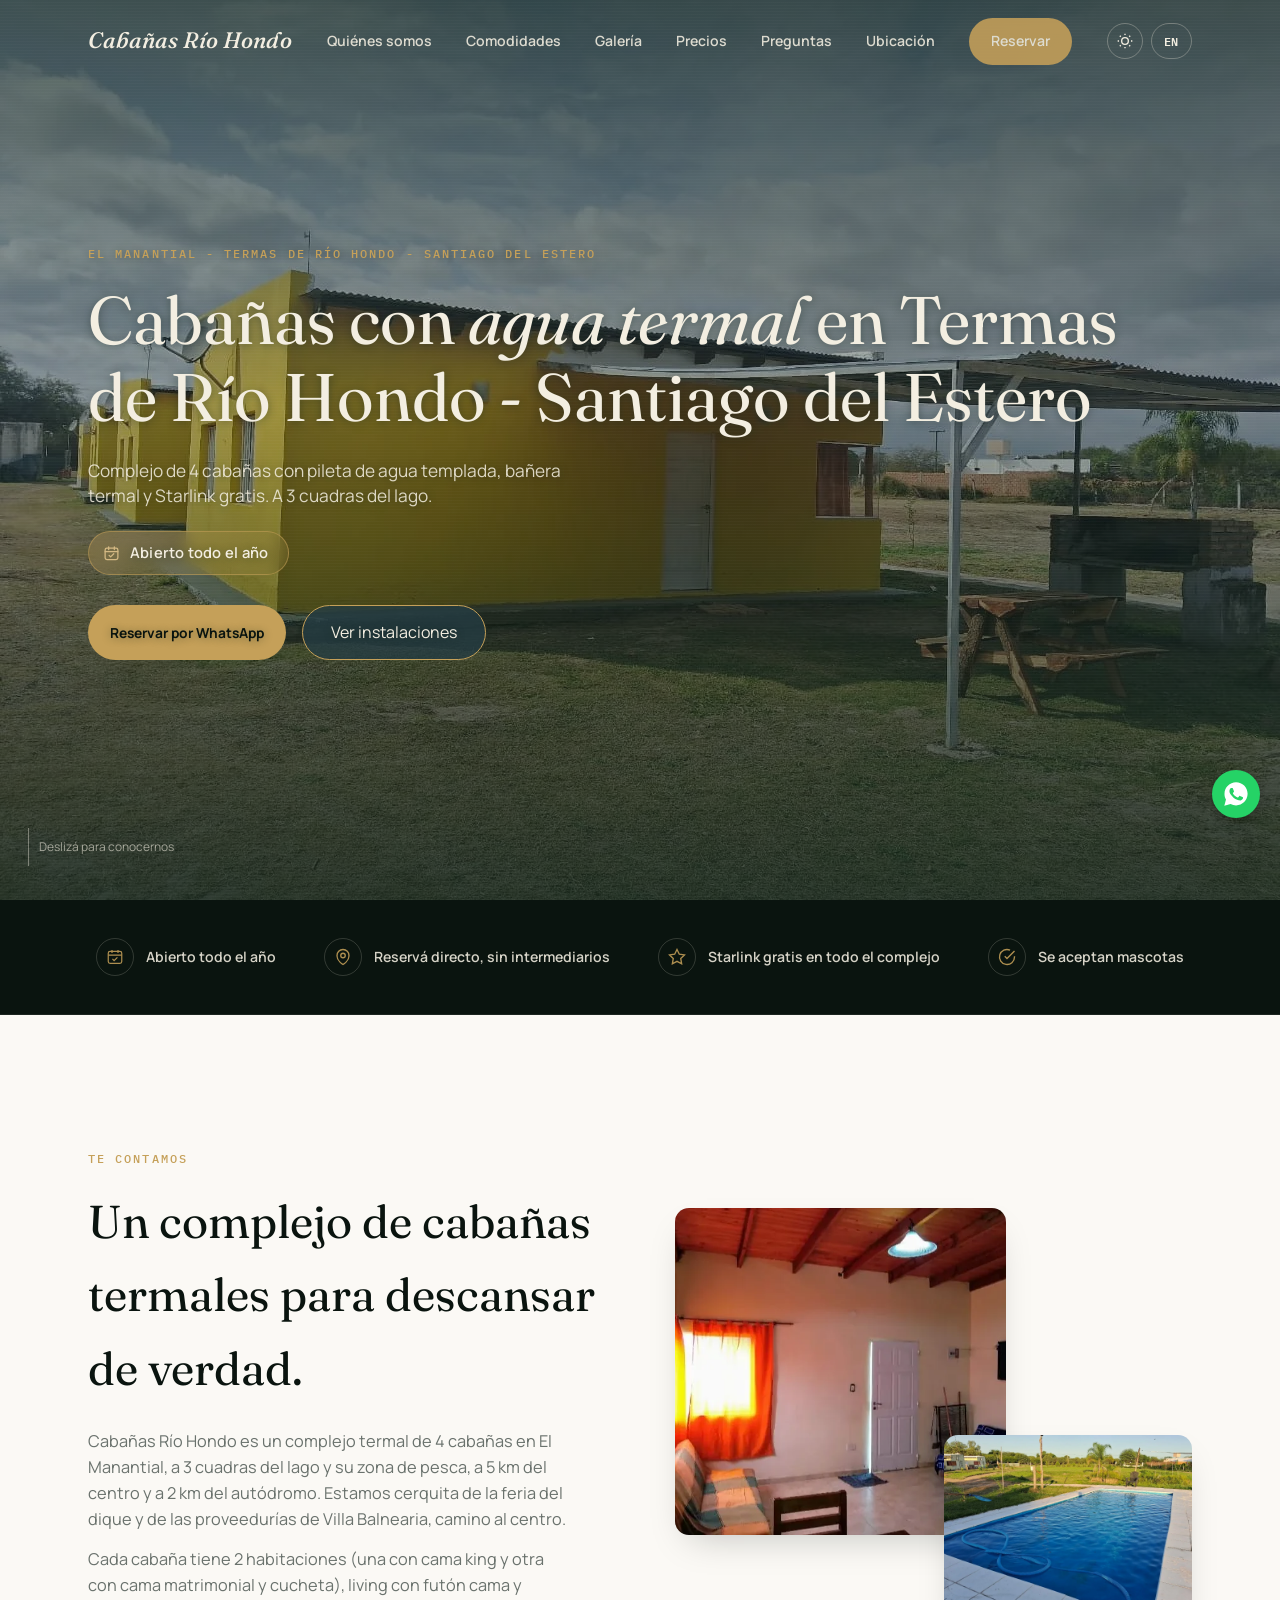
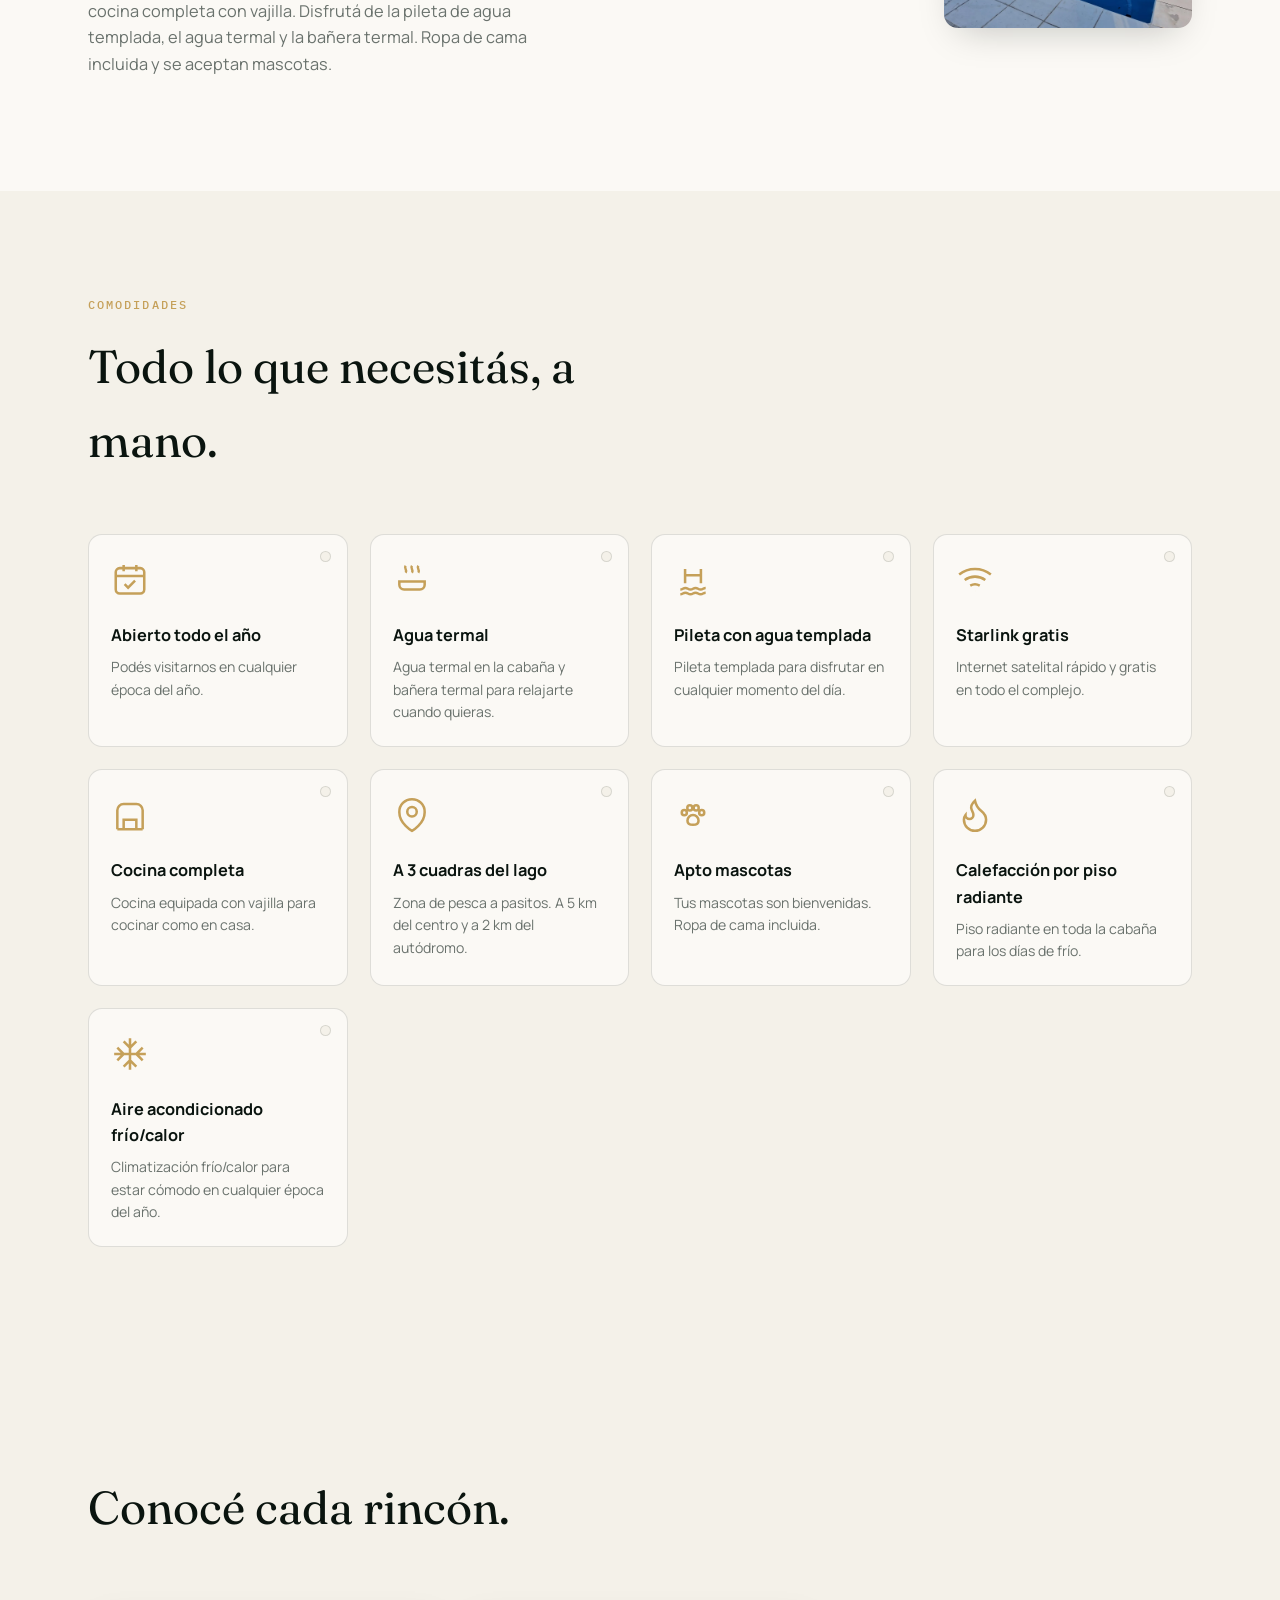
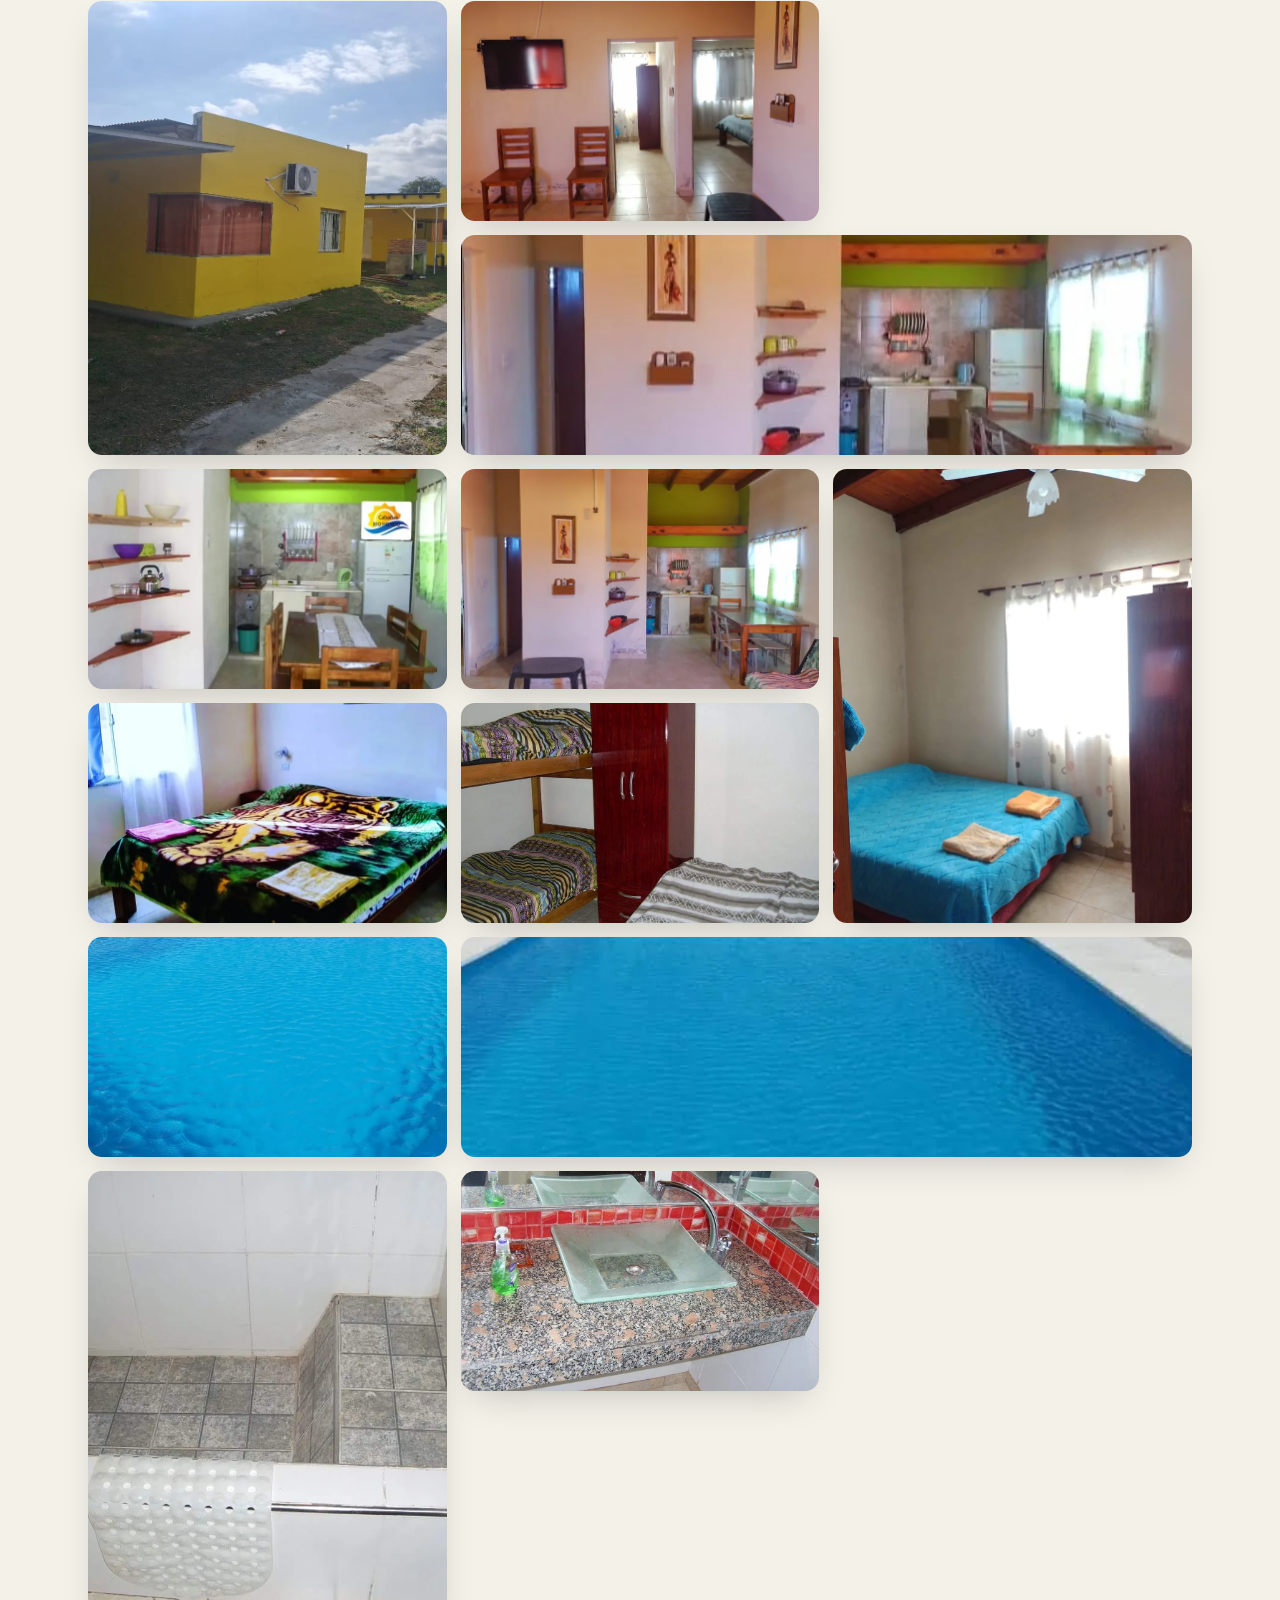
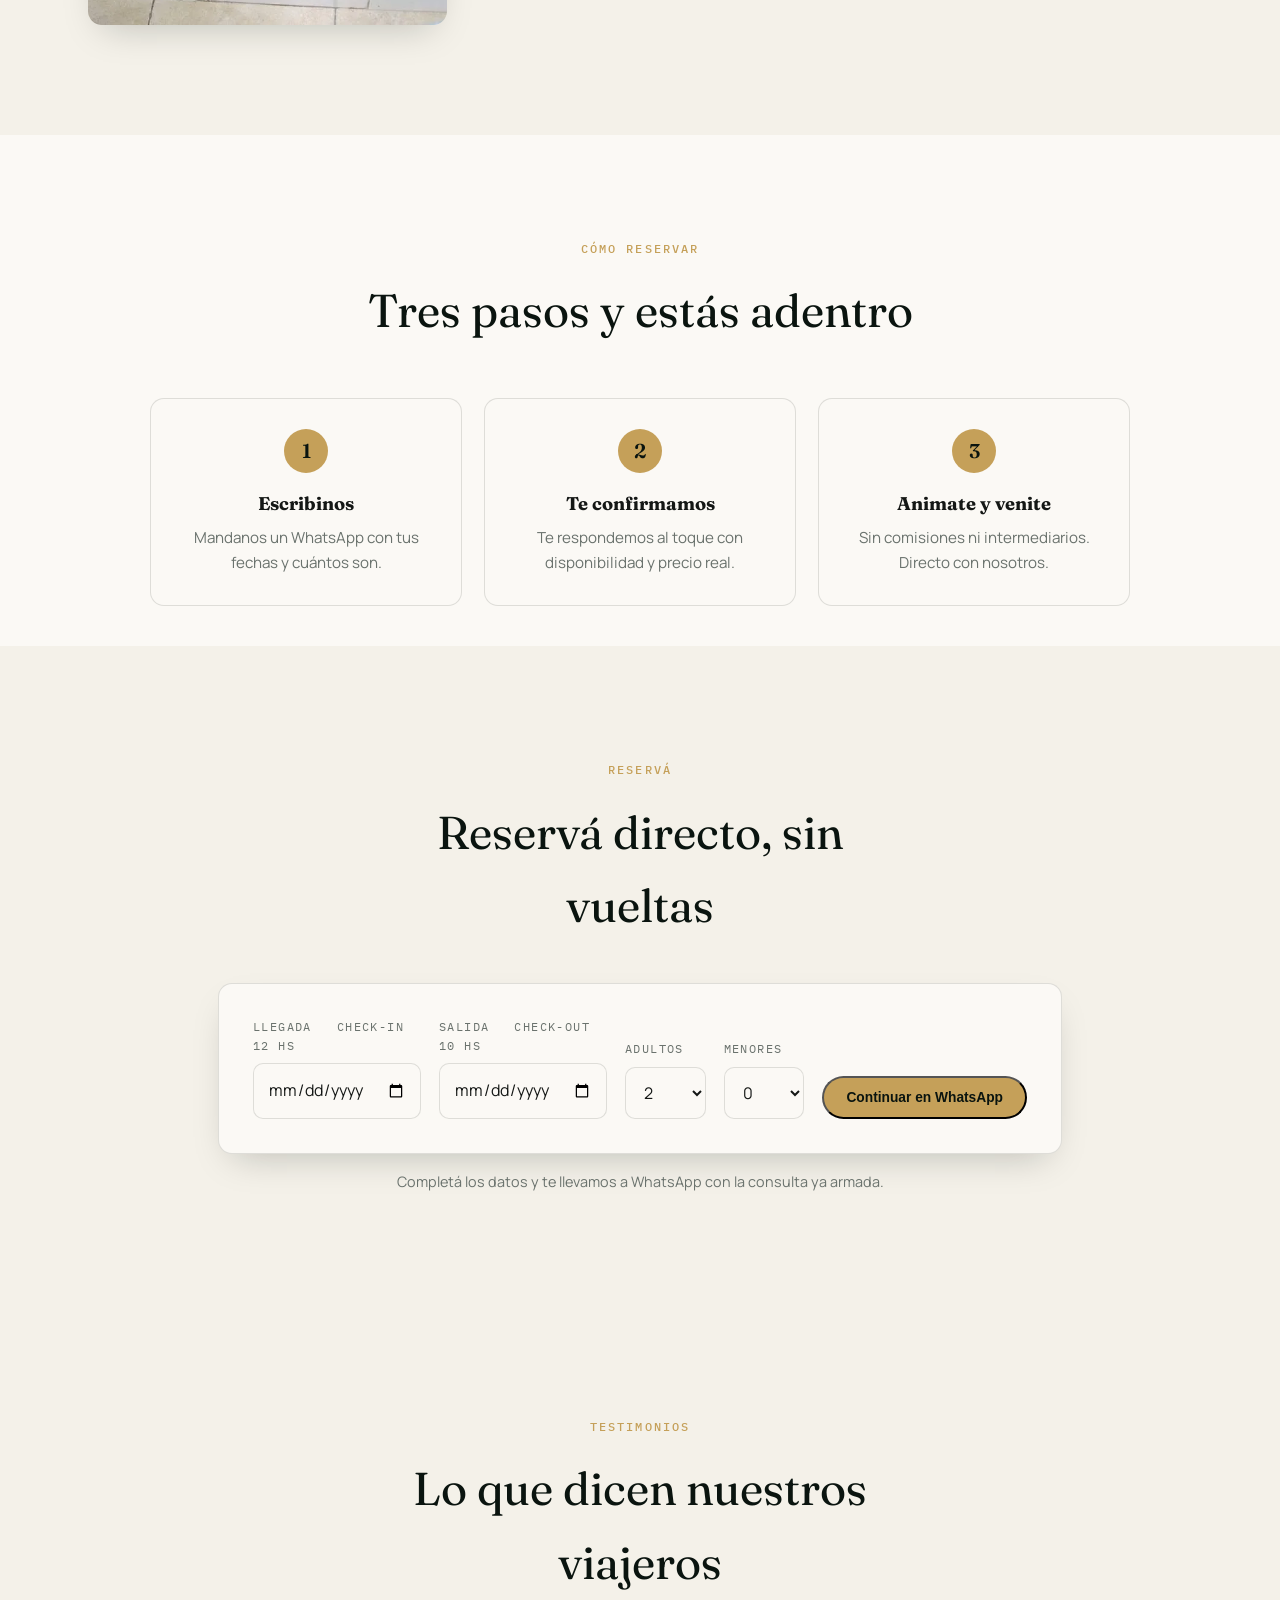
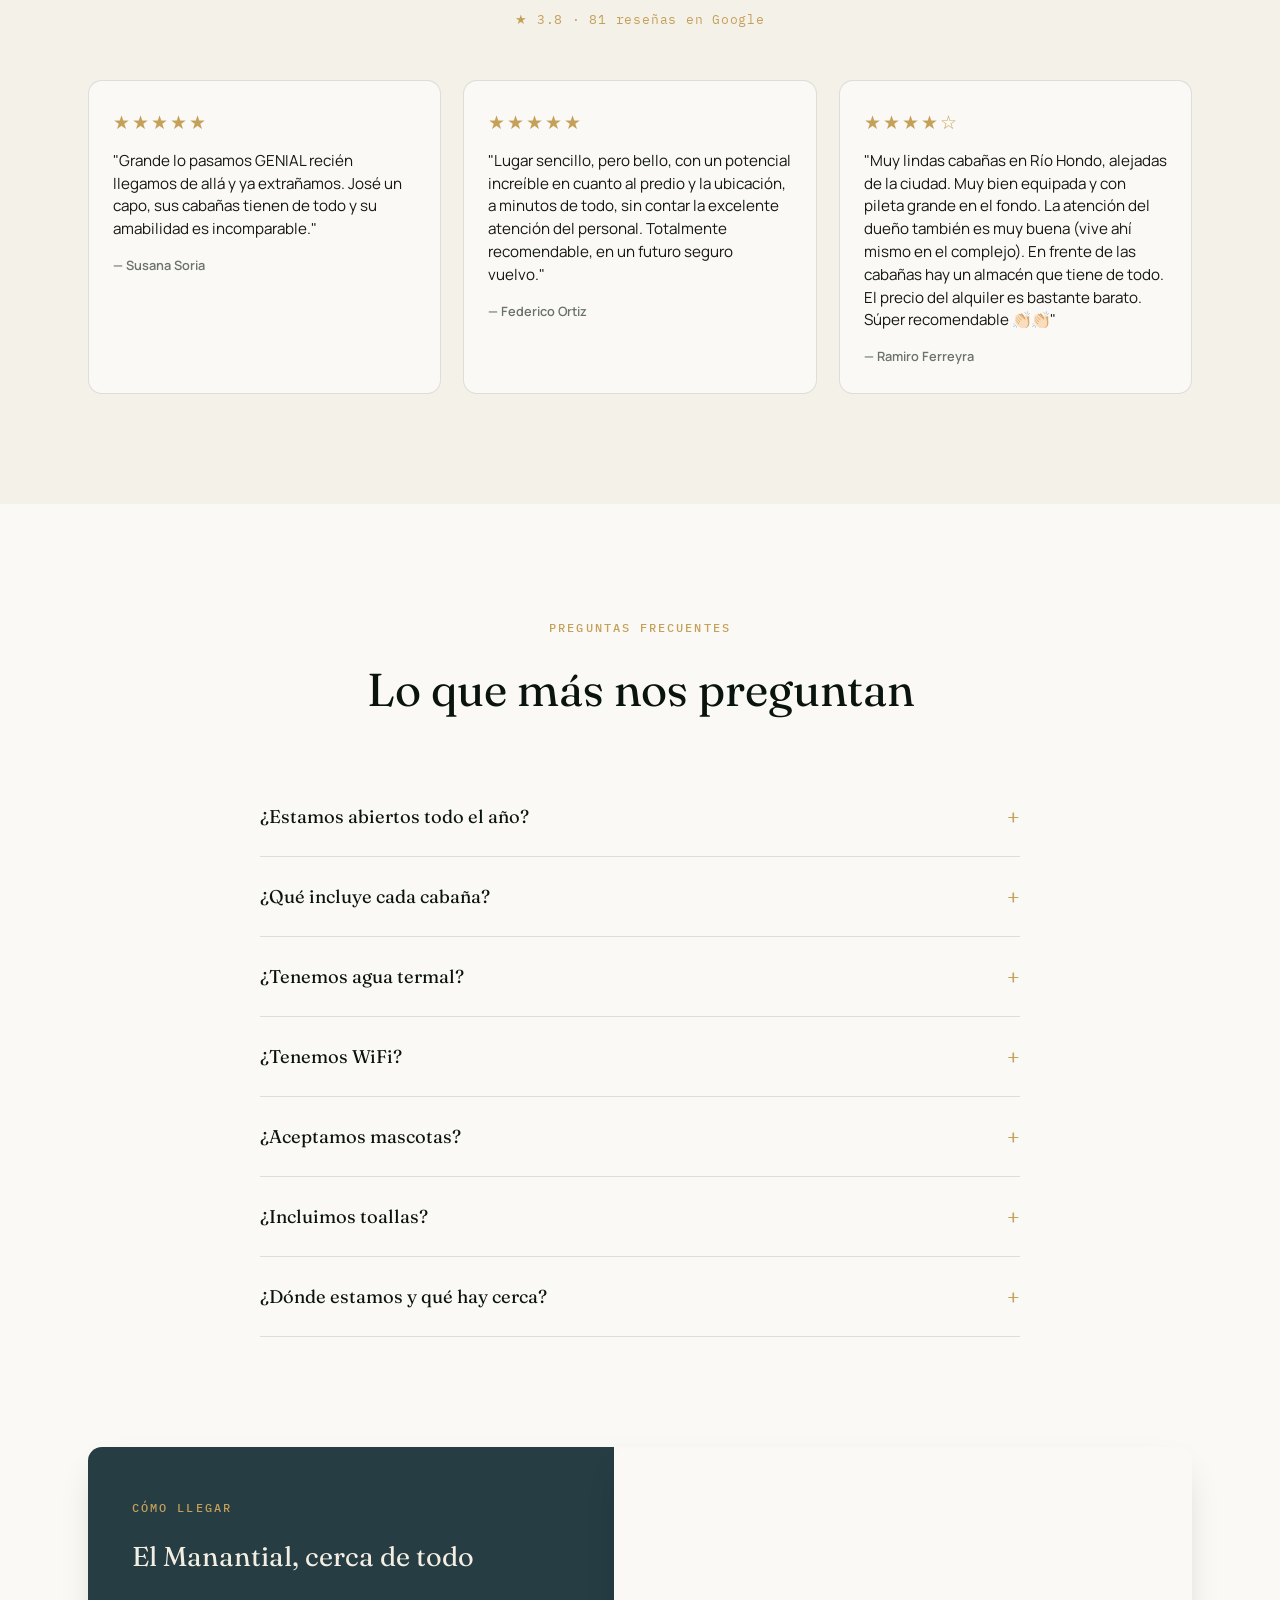
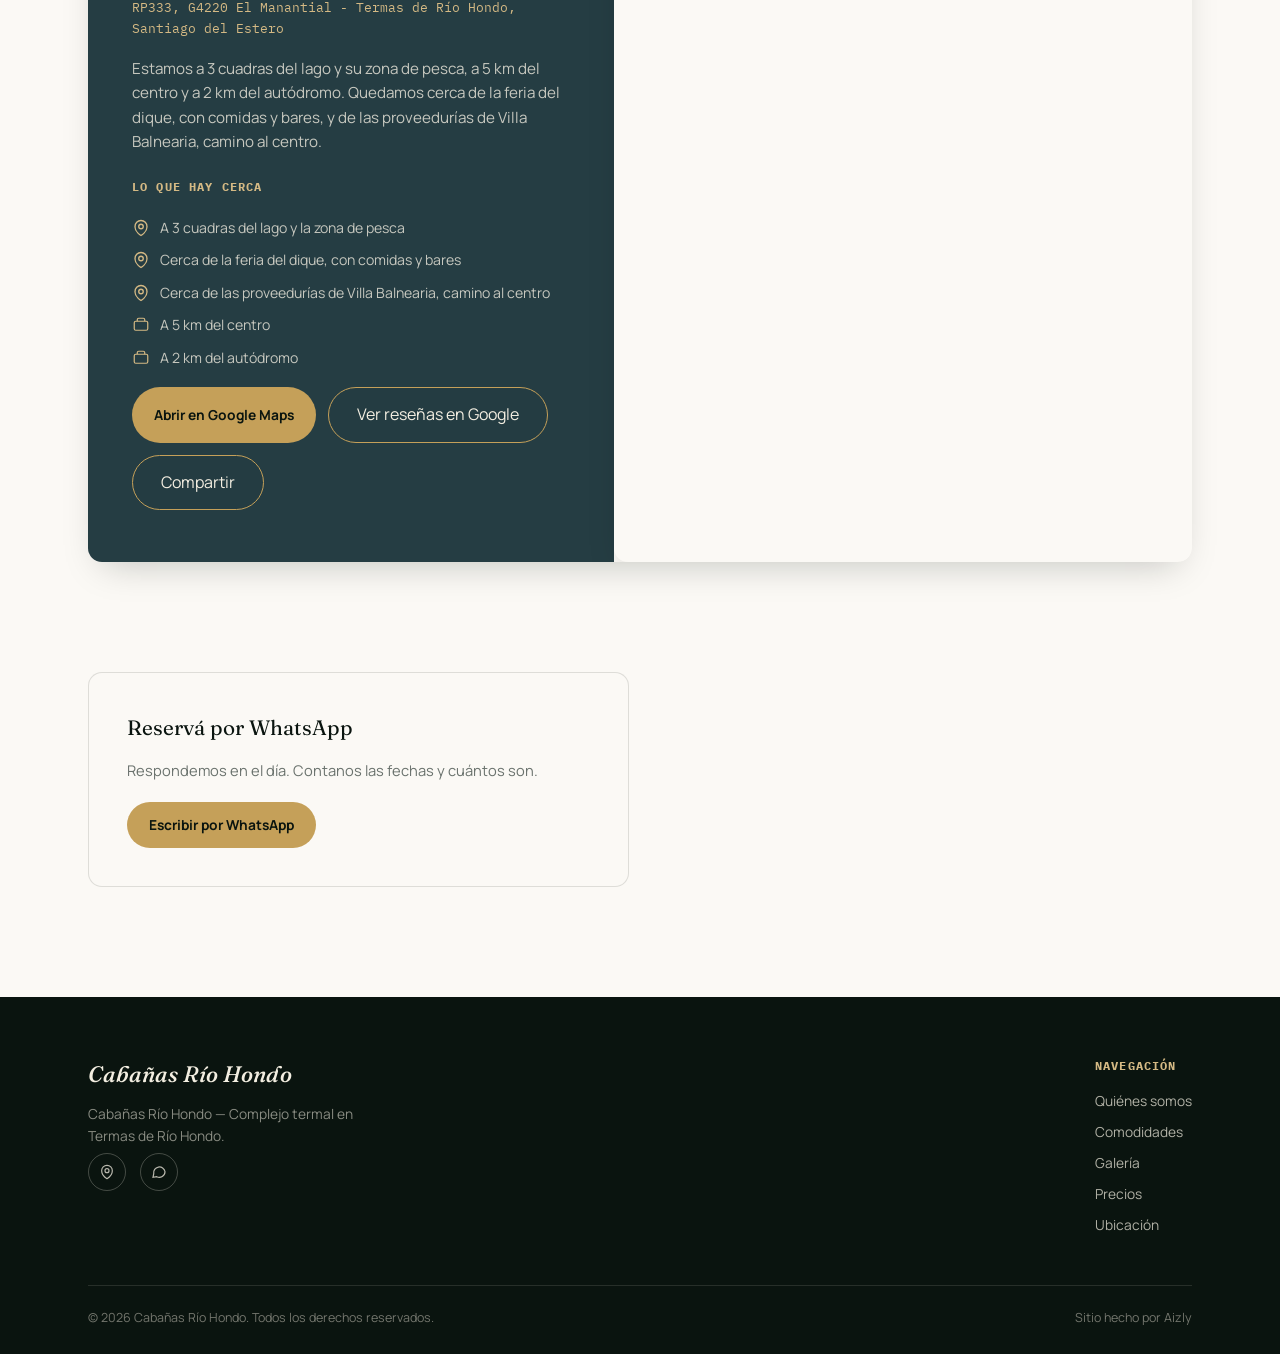
==== index.html @ 29305fe4 "Formulario de reserva: labels con check-in 12 hs y check-out 10 hs, campos separados de Adultos y Me" ====
<!DOCTYPE html>
<html lang="es-AR">

<head>
  <meta charset="UTF-8">
  <meta name="viewport" content="width=device-width, initial-scale=1.0">
  <meta name="robots" content="index,follow,max-image-preview:large,max-snippet:-1,max-video-preview:-1">
  <meta name="author" content="Cabañas Río Hondo">
  <meta name="geo.region" content="AR-G">
  <meta name="geo.placename" content="Termas de Río Hondo, Santiago del Estero">
  <meta name="geo.position" content="-27.5385363;-64.8663391">
  <meta name="ICBM" content="-27.5385363, -64.8663391">
  <title id="meta-title">Cabañas en Termas de Río Hondo | Reserva Directa y Sin Comisiones</title>
  <meta name="description" id="meta-description" content="Alquiler de cabañas en Termas de Río Hondo. Equipadas, con pileta y excelente ubicación. Consultá disponibilidad y reservá directo por WhatsApp.">
  <link rel="canonical" href="https://cabanas-rio-hondo.vercel.app/">
  <meta name="theme-color" content="#16281F">
  <meta name="apple-mobile-web-app-capable" content="yes">
  <meta name="apple-mobile-web-app-status-bar-style" content="black-translucent">
  <meta name="mobile-web-app-capable" content="yes">

  <script type="application/ld+json" id="schema-json">{"@context":"https://schema.org","@graph":[{"@type":"LodgingBusiness","@id":"https://cabanas-rio-hondo.vercel.app/#lodging","name":"Cabañas Río Hondo","alternateName":"Cabañas en Termas de Río Hondo","description":"Complejo termal de 4 cabañas en Termas de Río Hondo, con pileta de agua templada, agua termal, bañera termal y Starlink gratis. A 3 cuadras del lago.","url":"https://cabanas-rio-hondo.vercel.app/","telephone":"+5493813009166","image":["https://cabanas-rio-hondo.vercel.app/fotos/portada.webp","https://cabanas-rio-hondo.vercel.app/fotos/galeria-01.webp","https://cabanas-rio-hondo.vercel.app/fotos/galeria-05.webp","https://cabanas-rio-hondo.vercel.app/fotos/galeria-09.webp"],"logo":"https://cabanas-rio-hondo.vercel.app/fotos/Logo-direccionweb.jpeg","sameAs":["https://www.google.com/maps/place/Caba%C3%B1as+R%C3%ADo+Hondo/@-27.5385363,-64.8663391,17z/data=!3m1!4b1!4m9!3m8!1s0x94236fa59726b8b1:0x4a6b296bcb5cc215!5m2!4m1!1i2!8m2!3d-27.5385363!4d-64.8663391!16s%2Fg%2F11c7w748tw!18m1!1e1"],"hasMap":"https://www.google.com/maps/place/Caba%C3%B1as+R%C3%ADo+Hondo/@-27.5385363,-64.8663391,17z/data=!3m1!4b1!4m9!3m8!1s0x94236fa59726b8b1:0x4a6b296bcb5cc215!5m2!4m1!1i2!8m2!3d-27.5385363!4d-64.8663391!16s%2Fg%2F11c7w748tw!18m1!1e1","numberOfRooms":4,"petsAllowed":true,"address":{"@type":"PostalAddress","streetAddress":"RP333","addressLocality":"Termas de Río Hondo","addressRegion":"Santiago del Estero","postalCode":"G4220","addressCountry":"AR"},"geo":{"@type":"GeoCoordinates","latitude":-27.5385363,"longitude":-64.8663391},"areaServed":{"@type":"Place","name":"Termas de Río Hondo"},"amenityFeature":[{"@type":"LocationFeatureSpecification","name":"Abierto todo el año","value":true},{"@type":"LocationFeatureSpecification","name":"Agua termal","value":true},{"@type":"LocationFeatureSpecification","name":"Pileta con agua templada","value":true},{"@type":"LocationFeatureSpecification","name":"Starlink gratis","value":true},{"@type":"LocationFeatureSpecification","name":"Cocina completa","value":true},{"@type":"LocationFeatureSpecification","name":"A 3 cuadras del lago","value":true},{"@type":"LocationFeatureSpecification","name":"Apto mascotas","value":true},{"@type":"LocationFeatureSpecification","name":"Calefacción por piso radiante","value":true},{"@type":"LocationFeatureSpecification","name":"Aire acondicionado frío/calor","value":true}]},{"@type":"WebSite","@id":"https://cabanas-rio-hondo.vercel.app/#website","url":"https://cabanas-rio-hondo.vercel.app/","name":"Cabañas Río Hondo","inLanguage":"es-AR","publisher":{"@id":"https://cabanas-rio-hondo.vercel.app/#lodging"}},{"@type":"FAQPage","@id":"https://cabanas-rio-hondo.vercel.app/#faq","mainEntity":[{"@type":"Question","name":"¿Estamos abiertos todo el año?","acceptedAnswer":{"@type":"Answer","text":"Sí, estamos abiertos todo el año."}},{"@type":"Question","name":"¿Qué incluye cada cabaña?","acceptedAnswer":{"@type":"Answer","text":"Cada cabaña tiene 2 habitaciones (una con cama king y otra con cama matrimonial y cucheta), living con futón cama y cocina completa con vajilla."}},{"@type":"Question","name":"¿Tenemos agua termal?","acceptedAnswer":{"@type":"Answer","text":"Sí. Cada cabaña tiene agua termal y bañera termal, además de la pileta con agua templada."}},{"@type":"Question","name":"¿Tenemos WiFi?","acceptedAnswer":{"@type":"Answer","text":"Sí, Starlink gratis en todo el complejo."}},{"@type":"Question","name":"¿Aceptamos mascotas?","acceptedAnswer":{"@type":"Answer","text":"Sí, aceptamos mascotas."}},{"@type":"Question","name":"¿Incluimos toallas?","acceptedAnswer":{"@type":"Answer","text":"La ropa de cama está incluida. No entregamos toallas, te pedimos que traigas las tuyas."}},{"@type":"Question","name":"¿Dónde estamos y qué hay cerca?","acceptedAnswer":{"@type":"Answer","text":"Estamos en El Manantial, a 3 cuadras del lago y la zona de pesca, a 5 km del centro y a 2 km del autódromo. Además, cerca de la feria del dique (comidas y bares) y de las proveedurías de Villa Balnearia, camino al centro."}}]}]}</script>

  <meta property="og:title" id="og-title" content="Cabañas en Termas de Río Hondo | Reserva Directa y Sin Comisiones">
  <meta property="og:description" id="og-description" content="Alquiler de cabañas en Termas de Río Hondo. Equipadas, con pileta y excelente ubicación. Consultá disponibilidad y reservá directo por WhatsApp.">
  <meta property="og:url" id="og-url" content="https://cabanas-rio-hondo.vercel.app/">
  <meta property="og:type" content="website">
  <meta property="og:site_name" content="Cabañas Río Hondo">
  <meta property="og:locale" content="es_AR">
  <meta property="og:locale:alternate" content="en_US">
  <meta property="og:image" id="og-image" content="https://cabanas-rio-hondo.vercel.app/fotos/og-cabanas.jpg">
  <meta property="og:image:width" content="1200">
  <meta property="og:image:height" content="630">
  <meta property="og:image:type" content="image/jpeg">
  <meta property="og:image:alt" content="Cabañas en Termas de Río Hondo">
  <meta name="twitter:card" content="summary_large_image">
  <meta name="twitter:title" id="twitter-title" content="Cabañas en Termas de Río Hondo | Reserva Directa y Sin Comisiones">
  <meta name="twitter:description" id="twitter-description" content="Alquiler de cabañas en Termas de Río Hondo. Equipadas, con pileta y excelente ubicación. Consultá disponibilidad y reservá directo por WhatsApp.">
  <meta name="twitter:image" id="twitter-image" content="https://cabanas-rio-hondo.vercel.app/fotos/og-cabanas.jpg">

  <link rel="icon" id="favicon-link"
    href="data:image/svg+xml,%3Csvg xmlns='http://www.w3.org/2000/svg' viewBox='0 0 100 100'%3E%3Crect width='100' height='100' rx='22' fill='%2316281F'/%3E%3Cpath d='M18 70 L40 40 L52 56 L64 32 L84 70 Z' fill='%23D9A441'/%3E%3Ccircle cx='74' cy='26' r='7' fill='%23D9A441' opacity='0.85'/%3E%3C/svg%3E">
  <link rel="apple-touch-icon"
    href="data:image/svg+xml,%3Csvg xmlns='http://www.w3.org/2000/svg' viewBox='0 0 100 100'%3E%3Crect width='100' height='100' rx='22' fill='%2316281F'/%3E%3Cpath d='M18 70 L40 40 L52 56 L64 32 L84 70 Z' fill='%23D9A441'/%3E%3Ccircle cx='74' cy='26' r='7' fill='%23D9A441' opacity='0.85'/%3E%3C/svg%3E">

  <link rel="preconnect" href="https://fonts.googleapis.com">
  <link rel="preconnect" href="https://fonts.gstatic.com" crossorigin>
  <link
    href="https://fonts.googleapis.com/css2?family=Fraunces:ital,opsz,wght@0,9..144,400;0,9..144,600;1,9..144,500&family=Manrope:wght@400;500;600;700;800&family=IBM+Plex+Mono:wght@400;500&display=swap"
    rel="stylesheet">

  <style>
    :root {
      --pine-dark: #0A140F;
      --pine: #1A3025;
      --sea-dusk: #253D43;
      --gold: #C5A059;
      --gold-soft: #D4B984;
      --paper: #FBF9F5;
      --paper-warm: #F4F1E9;
      --ink: #141715;
      --ink-soft: #6A726D;
      --line: rgba(10, 20, 15, 0.12);
      --radius: 14px;
      --shadow: 0 15px 35px -15px rgba(10, 20, 15, 0.25);
      --card-bg: var(--paper);
      --section-alt-bg: var(--paper-warm);
      --header-scrolled-bg: rgba(251, 249, 245, 0.95);
      --header-scrolled-shadow: 0 4px 15px -5px rgba(10, 20, 15, 0.1);
    }

    [data-theme="dark"] {
      --paper: #0A140F;
      --paper-warm: #141715;
      --ink: #FBF9F5;
      --ink-soft: #A6A9A8;
      --line: rgba(251, 249, 245, 0.08);
      --shadow: 0 15px 35px -15px rgba(0, 0, 0, 0.5);
      --card-bg: #141715;
      --section-alt-bg: #141715;
      --header-scrolled-bg: rgba(10, 20, 15, 0.95);
      --header-scrolled-shadow: 0 4px 15px -5px rgba(0, 0, 0, 0.3);
    }

    * {
      margin: 0;
      padding: 0;
      box-sizing: border-box;
    }

    html {
      scroll-behavior: smooth;
      overflow-x: hidden;
    }

    body {
      font-family: 'Manrope', sans-serif;
      background: var(--paper);
      color: var(--ink);
      line-height: 1.6;
      overflow-x: hidden;
    }

    h1,
    h2,
    h3,
    .display {
      font-family: 'Fraunces', serif;
    }

    .mono {
      font-family: 'IBM Plex Mono', monospace;
    }

    a {
      text-decoration: none;
      color: inherit;
    }

    ul {
      list-style: none;
    }

    img {
      max-width: 100%;
      display: block;
    }

    section {
      position: relative;
    }

    .wrap {
      max-width: 1160px;
      margin: 0 auto;
      padding: 0 28px;
    }

    .eyebrow {
      font-family: 'IBM Plex Mono', monospace;
      text-transform: uppercase;
      letter-spacing: 0.18em;
      font-size: 0.72rem;
      color: var(--gold);
      font-weight: 500;
    }

    .reveal {
      opacity: 0;
      transform: translateY(28px);
      transition: opacity .8s ease, transform .8s ease;
    }

    .reveal.in {
      opacity: 1;
      transform: translateY(0);
    }

    @media (prefers-reduced-motion: reduce) {
      .reveal {
        opacity: 1;
        transform: none;
        transition: none;
      }

      html {
        scroll-behavior: auto;
      }
    }

    .trust-bar {
      background: var(--pine-dark);
      padding: 38px 0;
      text-align: center;
      border-bottom: 1px solid rgba(243, 238, 225, 0.08);
    }

    [data-theme="dark"] .trust-bar {
      background: #0A120D;
    }

    .trust-inner {
      display: flex;
      justify-content: center;
      align-items: center;
      gap: 48px;
      flex-wrap: wrap;
    }

    .trust-item {
      display: flex;
      align-items: center;
      gap: 12px;
      color: #F3EEE1;
      font-size: 0.88rem;
      font-weight: 600;
      opacity: 0.88;
    }

    .trust-item .trust-icon {
      width: 38px;
      height: 38px;
      border-radius: 50%;
      border: 1.5px solid rgba(243, 238, 225, 0.2);
      display: flex;
      align-items: center;
      justify-content: center;
      flex-shrink: 0;
      color: var(--gold);
    }

    .trust-item .trust-icon svg {
      width: 18px;
      height: 18px;
    }


    /* Botón flotante WhatsApp (móvil, sobre la barra de reserva) */
    .wa-float {
      position: fixed;
      bottom: 82px;
      right: 20px;
      z-index: 9999;
      width: 48px;
      height: 48px;
      border-radius: 50%;
      background: #25D366;
      display: flex;
      align-items: center;
      justify-content: center;
      box-shadow: 0 4px 12px rgba(0,0,0,0.25);
      transition: transform 0.2s;
    }
    .wa-float:hover {
      transform: scale(1.08);
    }

    .mobile-bar {
      display: none;
      position: fixed;
      bottom: 0;
      left: 0;
      right: 0;
      z-index: 9998;
      background: var(--pine-dark);
      padding: 10px;
      box-shadow: 0 -2px 10px rgba(0,0,0,0.2);
    }

    .mobile-bar a {
      display: flex;
      align-items: center;
      justify-content: center;
      gap: 6px;
      background: var(--gold);
      color: var(--pine-dark);
      padding: 8px;
      border-radius: 999px;
      font-weight: 700;
      font-size: 0.8rem;
      text-decoration: none;
    }

    .mobile-bar a svg {
      width: 18px;
      height: 18px;
    }

    @media (max-width:720px) {
      .mobile-bar {
        display: block;
      }
      body {
        padding-bottom: 70px;
      }
    }

    header {
      position: fixed;
      top: 0;
      left: 0;
      right: 0;
      z-index: 100;
      padding: 18px 0;
      transition: background .35s ease, padding .35s ease, box-shadow .35s ease;
    }

    header.scrolled {
      background: var(--header-scrolled-bg);
      backdrop-filter: blur(14px) saturate(180%);
      -webkit-backdrop-filter: blur(14px) saturate(180%);
      padding: 12px 0;
      box-shadow: var(--header-scrolled-shadow);
    }

    nav.wrap {
      display: flex;
      align-items: center;
      justify-content: space-between;
    }

    .logo {
      font-family: 'Fraunces', serif;
      font-style: italic;
      font-weight: 500;
      font-size: 1.4rem;
      color: #F3EEE1;
      letter-spacing: 0.01em;
      transition: color .35s ease;
    }

    header.scrolled .logo {
      color: var(--pine-dark);
    }

    .nav-links {
      display: flex;
      gap: 34px;
      align-items: center;
    }

    .nav-links a {
      font-size: 0.88rem;
      font-weight: 600;
      color: #F3EEE1;
      transition: color .35s ease, opacity .2s ease;
      opacity: 0.88;
    }

    header.scrolled .nav-links a {
      color: var(--pine-dark);
    }

    .nav-links a:hover {
      opacity: 1;
    }

    .nav-toggles {
      display: flex;
      gap: 8px;
      align-items: center;
    }

    .toggle-btn {
      width: 36px;
      height: 36px;
      border-radius: 50%;
      border: 1.5px solid rgba(243, 238, 225, 0.3);
      background: transparent;
      color: #F3EEE1;
      cursor: pointer;
      display: flex;
      align-items: center;
      justify-content: center;
      transition: background .2s, border-color .2s;
    }

    .toggle-btn:hover {
      background: rgba(243, 238, 225, 0.1);
      border-color: var(--gold);
    }

    .toggle-btn svg {
      width: 16px;
      height: 16px;
    }

    .lang-btn {
      width: auto;
      padding: 0 12px;
      border-radius: 999px;
      height: 36px;
      font-family: 'IBM Plex Mono', monospace;
      font-size: 0.72rem;
      font-weight: 600;
      letter-spacing: 0.05em;
    }

    header.scrolled .toggle-btn {
      border-color: rgba(22, 40, 31, 0.3);
      color: var(--ink);
    }

    header.scrolled .toggle-btn:hover {
      background: rgba(22, 40, 31, 0.06);
    }

    [data-theme="dark"] header.scrolled .toggle-btn {
      border-color: rgba(232, 227, 214, 0.2);
      color: var(--ink);
    }

    [data-theme="dark"] header.scrolled .toggle-btn:hover {
      background: rgba(232, 227, 214, 0.08);
    }

    [data-theme="dark"] header.scrolled .logo {
      color: var(--ink);
    }

    [data-theme="dark"] header.scrolled .nav-links a {
      color: var(--ink);
    }

    [data-theme="dark"] header.scrolled .burger span {
      background: var(--ink);
    }

    .btn {
      display: inline-flex;
      align-items: center;
      gap: 8px;
      padding: 12px 22px;
      border-radius: 999px;
      font-weight: 700;
      font-size: 0.86rem;
      transition: transform .25s ease, box-shadow .25s ease;
    }

    .btn-gold {
      background: var(--gold);
      color: var(--pine-dark);
    }

    .btn-gold:hover {
      transform: translateY(-2px);
      box-shadow: 0 12px 24px -10px rgba(217, 164, 65, 0.6);
    }

    .btn-ghost, button.btn-ghost {
      border: 1.5px solid var(--gold);
      color: #F3EEE1;
      padding: 14px 28px;
      border-radius: 999px;
      cursor: pointer;
      font: inherit;
      background: rgba(37, 61, 67, 0.8);
    }

    header.scrolled .btn-ghost {
      border-color: var(--pine-dark);
      color: var(--pine-dark);
    }

    [data-theme="dark"] .btn-ghost {
      border-color: rgba(232, 227, 214, 0.3);
      color: var(--ink);
    }

    [data-theme="dark"] header.scrolled .btn-ghost {
      border-color: var(--ink);
      color: var(--ink);
    }

    .burger {
      display: none;
      width: 26px;
      height: 20px;
      position: relative;
      cursor: pointer;
      background: none;
      border: none;
    }

    .burger span {
      position: absolute;
      left: 0;
      right: 0;
      height: 2px;
      background: var(--paper);
      transition: .3s;
    }

    header.scrolled .burger span {
      background: var(--pine-dark);
    }

    .burger span:nth-child(1) {
      top: 0;
    }

    .burger span:nth-child(2) {
      top: 9px;
    }

    .burger span:nth-child(3) {
      top: 18px;
    }

    .hero {
      height: 100vh;
      min-height: 640px;
      display: flex;
      align-items: center;
      position: relative;
      overflow: hidden;
      background: var(--pine-dark);
    }

    .hero-video {
      position: absolute;
      inset: 0;
      width: 100%;
      height: 100%;
      object-fit: cover;
      z-index: 0;
      background: var(--pine-dark);
    }

    .hero.no-video::before {
      content: '';
      position: absolute;
      inset: 0;
      background: linear-gradient(135deg, #1a3a2a 0%, #2d5a3d 25%, #1a3a2a 50%, #0f2318 75%, #1a3a2a 100%);
      background-size: 400% 400%;
      animation: gradientShift 8s ease infinite;
      z-index: 0;
    }

    .hero.no-video.has-poster::before {
      background: var(--hero-poster, var(--pine-dark)) center/cover no-repeat;
      animation: none;
    }

    @keyframes gradientShift {
      0%, 100% { background-position: 0% 50%; }
      25% { background-position: 100% 0%; }
      50% { background-position: 100% 100%; }
      75% { background-position: 0% 100%; }
    }

    .hero-overlay {
      position: absolute;
      inset: 0;
      z-index: 1;
      background: linear-gradient(180deg, rgba(22, 40, 31, 0.75) 0%, rgba(22, 40, 31, 0.35) 45%, rgba(22, 40, 31, 0.85) 100%);
    }

    .grain {
      position: absolute;
      inset: 0;
      z-index: 1;
      background: repeating-linear-gradient(0deg, rgba(255, 255, 255, 0.02) 0 1px, transparent 1px 3px);
      pointer-events: none;
    }

    .hero-content {
      position: relative;
      z-index: 2;
      color: #F3EEE1;
      text-shadow: 0 1px 8px rgba(22, 40, 31, 0.4);
    }

    .hero-content .eyebrow {
      margin-bottom: 18px;
      display: inline-block;
    }

    .hero-content h1 {
      font-size: clamp(2.4rem, 6vw, 4.2rem);
      font-weight: 400;
      line-height: 1.15;
      margin-bottom: 22px;
      overflow-wrap: break-word;
      word-break: break-word;
      hyphens: auto;
    }

    .hero-content p {
      max-width: 520px;
      font-size: 1.08rem;
      color: rgba(243, 238, 225, 0.85);
      margin-bottom: 34px;
      line-height: 1.5;
    }

    .hero-social-proof {
      display: inline-flex;
      align-items: center;
      gap: 9px;
      margin: 0 0 26px;
      padding: 8px 16px 8px 12px;
      border-radius: 999px;
      border: 1px solid rgba(243, 238, 225, 0.25);
      background: rgba(243, 238, 225, 0.08);
      backdrop-filter: blur(6px);
      color: #F3EEE1;
      font-size: 0.86rem;
      font-weight: 600;
      width: fit-content;
    }

    .hero-social-proof svg {
      width: 16px;
      height: 16px;
      color: var(--gold-soft);
      flex-shrink: 0;
    }

    .hero-social-proof .count {
      font-family: 'IBM Plex Mono', monospace;
      color: var(--gold-soft);
    }

    .hero-badge {
      display: inline-flex;
      align-items: center;
      gap: 10px;
      margin: -12px 0 30px;
      padding: 9px 20px 9px 14px;
      border-radius: 999px;
      border: 1px solid rgba(197, 160, 89, 0.55);
      background: linear-gradient(135deg, rgba(197, 160, 89, 0.30), rgba(197, 160, 89, 0.08));
      backdrop-filter: blur(8px);
      -webkit-backdrop-filter: blur(8px);
      color: #F3EEE1;
      font-size: 0.92rem;
      font-weight: 600;
      letter-spacing: 0.015em;
      width: fit-content;
      animation: heroReveal .7s ease forwards .55s, heroBadgeGlow 3s ease-in-out infinite 1.4s;
      opacity: 0;
    }

    .hero-badge svg {
      width: 17px;
      height: 17px;
      color: var(--gold-soft);
      flex-shrink: 0;
    }

    @keyframes heroBadgeGlow {
      0%,
      100% {
        box-shadow: 0 8px 26px rgba(197, 160, 89, 0.18);
      }

      50% {
        box-shadow: 0 10px 32px rgba(197, 160, 89, 0.5);
      }
    }

    .hero-actions {
      display: flex;
      gap: 16px;
      flex-wrap: wrap;
    }

    .scroll-cue {
      position: absolute;
      bottom: 34px;
      left: 28px;
      z-index: 2;
      display: flex;
      align-items: center;
      gap: 10px;
      color: rgba(243, 238, 225, 0.6);
      font-size: 0.75rem;
    }

    @keyframes heroReveal {
      from {
        opacity: 0;
        transform: translateY(30px);
      }

      to {
        opacity: 1;
        transform: translateY(0);
      }
    }

    .hero-content .eyebrow {
      animation: heroReveal .7s ease forwards .05s;
      opacity: 0;
    }

    .hero-content h1 {
      animation: heroReveal .7s ease forwards .2s;
      opacity: 0;
    }

    .hero-content h1 em {
      animation: heroReveal .7s ease forwards .45s;
      opacity: 0;
    }

    .hero-content p {
      animation: heroReveal .7s ease forwards .65s;
      opacity: 0;
    }

    .hero-content .hero-actions {
      animation: heroReveal .7s ease forwards .8s;
      opacity: 0;
    }

    .scroll-cue::before {
      content: "";
      width: 1px;
      height: 38px;
      background: rgba(243, 238, 225, 0.4);
      animation: scrollline 2s ease-in-out infinite;
    }

    @keyframes scrollline {

      0%,
      100% {
        transform: scaleY(1);
        opacity: .4;
      }

      50% {
        transform: scaleY(0.5);
        opacity: 1;
      }
    }

    .about {
      padding: 130px 0 100px;
    }

    .about-grid {
      display: grid;
      grid-template-columns: 1fr 1fr;
      gap: 70px;
      align-items: center;
    }

    .about h2 {
      font-size: clamp(2.1rem, 3.6vw, 2.9rem);
      font-weight: 400;
      margin: 14px 0 22px;
      color: var(--pine-dark);
    }

    [data-theme="dark"] .about h2 {
      color: var(--ink);
    }

    .about p {
      color: var(--ink-soft);
      font-size: 1.02rem;
      max-width: 480px;
    }

    .photo-stack {
      position: relative;
      height: 420px;
    }

    .about-photo {
      position: absolute;
      border-radius: var(--radius);
      overflow: hidden;
      box-shadow: var(--shadow);
      object-fit: cover;
    }

    .about-photo.p1 {
      width: 64%;
      height: 78%;
      top: 0;
      left: 0;
    }

    .about-photo.p2 {
      width: 48%;
      height: 46%;
      bottom: 0;
      right: 0;
    }

    .amenities {
      padding: 100px 0;
      background: var(--section-alt-bg);
    }

    .section-head {
      max-width: 560px;
      margin-bottom: 56px;
    }

    .section-head h2 {
      font-size: clamp(2.1rem, 3.6vw, 2.9rem);
      font-weight: 400;
      margin-top: 14px;
      color: var(--pine-dark);
    }

    [data-theme="dark"] .section-head h2 {
      color: var(--ink);
    }

    .tag-grid {
      display: grid;
      grid-template-columns: repeat(4, 1fr);
      gap: 22px;
    }

    .tag-card {
      background: var(--card-bg);
      border-radius: 14px;
      padding: 26px 22px 22px;
      border: 1px solid var(--line);
      position: relative;
      transition: transform .3s ease, box-shadow .3s ease, border-color .3s ease;
    }

    .tag-card::before {
      content: "";
      position: absolute;
      top: 16px;
      right: 16px;
      width: 9px;
      height: 9px;
      border-radius: 50%;
      background: var(--paper-warm);
      border: 1px solid var(--line);
    }

    .tag-card:hover {
      transform: translateY(-8px);
      box-shadow: 0 24px 60px -20px rgba(22, 40, 31, 0.45);
      border-color: transparent;
    }

    .tag-card .icon {
      width: 38px;
      height: 38px;
      margin-bottom: 16px;
      color: var(--gold);
    }

    .tag-card h3 {
      font-family: 'Manrope', sans-serif;
      font-size: 1.02rem;
      font-weight: 700;
      margin-bottom: 8px;
      color: var(--pine-dark);
    }

    [data-theme="dark"] .tag-card h3 {
      color: var(--ink);
    }

    .tag-card p {
      font-size: 0.88rem;
      color: var(--ink-soft);
    }

    .gallery {
      padding: 110px 0;
      background: var(--section-alt-bg);
    }

    .gallery-grid {
      display: grid;
      grid-template-columns: repeat(3, 1fr);
      grid-auto-rows: 220px;
      gap: 14px;
    }

    .gallery-item {
      border-radius: var(--radius);
      overflow: hidden;
      position: relative;
      min-width: 0;
      box-shadow: var(--shadow);
      transition: transform .35s cubic-bezier(0.4, 0, 0.2, 1);
      cursor: pointer;
    }

    .gallery-item:hover {
      transform: scale(1.03);
      z-index: 2;
    }

    .gallery-item:nth-child(5n+1) {
      grid-row: span 2;
    }

    .gallery-item:nth-child(7n+3) {
      grid-column: span 2;
    }

    .gallery-item img,
    .gallery-item video {
      width: 100%;
      height: 100%;
      object-fit: cover;
      display: block;
    }

    .gallery-overlay {
      position: absolute;
      inset: 0;
      background: linear-gradient(180deg, transparent 40%, rgba(22, 40, 31, 0.85) 100%);
      display: flex;
      align-items: flex-end;
      padding: 20px;
      opacity: 0;
      transition: opacity .35s ease;
    }

    .gallery-item:hover .gallery-overlay {
      opacity: 1;
    }

    .gallery-overlay span {
      color: #F3EEE1;
      font-size: 0.82rem;
      font-weight: 600;
      letter-spacing: 0.02em;
    }

    .pricing {
      padding: 110px 0;
      background: var(--pine-dark);
      color: #F3EEE1;
      text-align: center;
      position: relative;
      overflow: hidden;
    }

    .pricing::before {
      content: "";
      position: absolute;
      inset: 0;
      background-image: radial-gradient(circle, rgba(243, 238, 225, 0.05) 1px, transparent 1px);
      background-size: 26px 26px;
    }

    .pricing .wrap {
      position: relative;
    }

    .seal {
      width: 180px;
      height: 180px;
      border: 2px dashed var(--gold);
      border-radius: 50%;
      display: flex;
      flex-direction: column;
      align-items: center;
      justify-content: center;
      margin: 0 auto 34px;
      transform: rotate(-6deg);
    }

    .seal .amount {
      font-family: 'Fraunces', serif;
      font-size: 2.1rem;
      color: var(--gold-soft);
    }

    .seal .per {
      font-family: 'IBM Plex Mono', monospace;
      font-size: 0.68rem;
      letter-spacing: 0.08em;
      color: rgba(243, 238, 225, 0.7);
      margin-top: 4px;
    }

    .pricing h2 {
      font-size: clamp(1.8rem, 3vw, 2.4rem);
      font-weight: 400;
      max-width: 520px;
      margin: 0 auto 30px;
    }

    .faq {
      padding: 110px 0;
    }

    .faq-list {
      max-width: 760px;
      margin: 0 auto;
    }

    .faq-item {
      border-bottom: 1px solid var(--line);
    }

    .faq-q {
      width: 100%;
      text-align: left;
      background: none;
      border: none;
      cursor: pointer;
      padding: 26px 0;
      display: flex;
      justify-content: space-between;
      align-items: center;
      gap: 20px;
      font-family: 'Fraunces', serif;
      font-size: 1.15rem;
      color: var(--pine-dark);
    }

    [data-theme="dark"] .faq-q {
      color: var(--ink);
    }

    .faq-q .plus {
      font-family: 'IBM Plex Mono', monospace;
      font-size: 1.3rem;
      color: var(--gold);
      transition: transform .3s ease;
      flex-shrink: 0;
    }

    .faq-item.open .plus {
      transform: rotate(45deg);
    }

    .faq-a {
      max-height: 0;
      overflow: hidden;
      transition: max-height .4s ease;
    }

    .faq-a p {
      padding-bottom: 24px;
      color: var(--ink-soft);
      max-width: 600px;
    }

    .location {
      padding: 0 0 110px;
    }

    .loc-grid {
      display: grid;
      grid-template-columns: 1fr 1.1fr;
      gap: 0;
      border-radius: var(--radius);
      overflow: hidden;
      box-shadow: var(--shadow);
    }

    .loc-info {
      background: var(--sea-dusk);
      color: #F3EEE1;
      padding: 52px 44px;
      display: flex;
      flex-direction: column;
      justify-content: center;
      gap: 18px;
    }

    .loc-info h3,
    .loc-info h2 {
      font-size: 1.7rem;
      font-weight: 400;
    }

    .loc-info p {
      color: rgba(243, 238, 225, 0.78);
      font-size: 0.95rem;
    }

    .loc-info .addr {
      font-family: 'IBM Plex Mono', monospace;
      font-size: 0.82rem;
      color: var(--gold-soft);
    }

    #loc-highlights {
      display: flex;
      flex-direction: column;
      gap: 10px;
      margin-top: 6px;
    }

    .loc-highlight {
      display: flex;
      align-items: center;
      gap: 10px;
      font-size: 0.88rem;
      color: rgba(243, 238, 225, 0.78);
    }

    .loc-highlight svg {
      width: 18px;
      height: 18px;
      color: var(--gold-soft);
      flex-shrink: 0;
    }

    .map-embed {
      position: relative;
      width: 100%;
      min-height: 340px;
      border-radius: var(--radius);
      overflow: hidden;
      box-shadow: var(--shadow);
    }

    .map-embed iframe {
      position: absolute;
      inset: 0;
      width: 100%;
      height: 100%;
      border: 0;
    }

    .map-embed img,
    .map-embed video {
      width: 100%;
      height: 100%;
      min-height: 340px;
      object-fit: cover;
      display: block;
    }

    .map-embed video {
      background: #000;
    }

    .map-embed img {
      animation: kenBurns 12s ease-in-out infinite alternate;
    }

    .map-embed .map-overlay {
      position: absolute;
      inset: 0;
      background: linear-gradient(135deg, rgba(22, 40, 31, 0.55) 0%, transparent 60%);
      display: flex;
      align-items: flex-end;
      padding: 24px;
      pointer-events: none;
    }

    .map-embed .map-overlay .pin-badge {
      display: flex;
      align-items: center;
      gap: 8px;
      background: rgba(22, 40, 31, 0.75);
      backdrop-filter: blur(8px);
      -webkit-backdrop-filter: blur(8px);
      padding: 10px 16px;
      border-radius: 999px;
      color: #F3EEE1;
      font-family: 'IBM Plex Mono', monospace;
      font-size: 0.78rem;
      letter-spacing: 0.04em;
    }

    .map-embed .map-overlay .pin-badge svg {
      width: 14px;
      height: 14px;
      flex-shrink: 0;
    }

    @keyframes kenBurns {
      0% {
        transform: scale(1) translate(0, 0);
      }

      100% {
        transform: scale(1.12) translate(-1.5%, -1%);
      }
    }

    .contact {
      padding: 0 0 110px;
    }

    .contact-grid {
      display: grid;
      grid-template-columns: 1fr 1fr;
      gap: 22px;
    }

    .contact-card {
      background: var(--card-bg);
      border-radius: var(--radius);
      padding: 38px;
      display: flex;
      flex-direction: column;
      gap: 14px;
      border: 1px solid var(--line);
    }

    .contact-card h3 {
      font-size: 1.3rem;
      font-weight: 400;
      color: var(--pine-dark);
    }

    [data-theme="dark"] .contact-card h3 {
      color: var(--ink);
    }

    .contact-card p {
      color: var(--ink-soft);
      font-size: 0.92rem;
    }

    .contact-card .btn {
      align-self: flex-start;
      margin-top: 6px;
    }

    .contact-email-btn {
      border-color: var(--pine-dark);
      color: var(--pine-dark);
    }

    [data-theme="dark"] .contact-email-btn {
      border-color: var(--ink);
      color: var(--ink);
    }

    footer {
      background: var(--pine-dark);
      color: rgba(243, 238, 225, 0.75);
      padding: 60px 0 26px;
    }

    .foot-top {
      display: flex;
      justify-content: space-between;
      align-items: flex-start;
      flex-wrap: wrap;
      gap: 36px;
      padding-bottom: 40px;
      border-bottom: 1px solid rgba(243, 238, 225, 0.12);
    }

    .foot-brand .logo {
      color: #F3EEE1;
      margin-bottom: 10px;
      display: block;
    }

    .foot-brand p {
      max-width: 280px;
      font-size: 0.86rem;
      color: rgba(243, 238, 225, 0.55);
    }

    .foot-cols {
      display: flex;
      gap: 60px;
      flex-wrap: wrap;
    }

    .foot-col h4 {
      font-family: 'IBM Plex Mono', monospace;
      font-size: 0.72rem;
      letter-spacing: 0.1em;
      text-transform: uppercase;
      color: var(--gold-soft);
      margin-bottom: 14px;
    }

    .foot-col a {
      display: block;
      font-size: 0.86rem;
      margin-bottom: 9px;
      color: rgba(243, 238, 225, 0.72);
      transition: color .2s;
    }

    .foot-col a:hover {
      color: var(--gold-soft);
    }

    .social-row {
      display: flex;
      gap: 14px;
      margin-top: 6px;
    }

    .social-row a {
      width: 38px;
      height: 38px;
      border-radius: 50%;
      border: 1px solid rgba(243, 238, 225, 0.25);
      display: flex;
      align-items: center;
      justify-content: center;
      transition: .25s;
    }

    .social-row a:hover {
      background: var(--gold);
      border-color: var(--gold);
      color: var(--pine-dark);
    }

    .foot-bottom {
      display: flex;
      justify-content: space-between;
      padding-top: 22px;
      font-size: 0.78rem;
      color: rgba(243, 238, 225, 0.45);
      flex-wrap: wrap;
      gap: 10px;
    }

    @media (max-width:920px) {

      .about-grid,
      .loc-grid,
      .contact-grid {
        grid-template-columns: 1fr;
      }

      .tag-grid {
        grid-template-columns: repeat(2, 1fr);
      }

      /* specificity: repeat the nth-child rules so they override the desktop spans */
      .gallery-item,
      .gallery-item:nth-child(5n+1),
      .gallery-item:nth-child(7n+3) {
        grid-column: auto;
        grid-row: auto;
      }

      .gallery-grid {
        grid-template-columns: repeat(2, 1fr);
        grid-auto-rows: 180px;
        width: 100%;
      }

      .foot-top {
        flex-direction: column;
      }

      .map-embed {
        min-height: 260px;
      }

      .map-embed img,
      .map-embed video {
        min-height: 260px;
      }
    }

    @media (max-width:720px) {
      .nav-links {
        position: fixed;
        top: 0;
        right: 0;
        height: 100vh;
        width: 76%;
        max-width: 320px;
        background: var(--pine-dark);
        flex-direction: column;
        justify-content: center;
        align-items: flex-start;
        padding: 40px;
        gap: 28px;
        transform: translateX(100%);
        visibility: hidden;
        transition: transform .4s ease, visibility 0s .4s;
      }

      .nav-links.open {
        transform: translateX(0);
        visibility: visible;
        transition: transform .4s ease, visibility 0s;
      }

      .nav-links a {
        color: #F3EEE1 !important;
        font-size: 1.1rem;
      }

      .burger {
        display: block;
      }

      .tag-grid {
        grid-template-columns: 1fr 1fr;
      }

      .hero-content p {
        max-width: 100%;
      }
    }

    @media (max-width:480px) {
      .tag-grid {
        grid-template-columns: 1fr;
      }

      .gallery-grid {
        grid-template-columns: 1fr;
        grid-auto-rows: 240px;
        width: 100%;
      }

      .gallery-item,
      .gallery-item:nth-child(5n+1),
      .gallery-item:nth-child(7n+3) {
        grid-column: auto;
        grid-row: auto;
      }

      .wrap {
        padding: 0 20px;
      }
    }

    /* === Scroll Progress === */
    .scroll-progress {
      position: fixed;
      top: 0;
      left: 0;
      height: 3px;
      background: var(--gold);
      z-index: 101;
      width: 0%;
      transition: width 50ms linear;
    }

    /* === Splash Screen === */
    .splash {
      position: fixed;
      inset: 0;
      z-index: 999;
      background: var(--pine-dark);
      display: flex;
      flex-direction: column;
      align-items: center;
      justify-content: center;
      gap: 24px;
      transition: opacity .5s ease;
    }

    .splash.hide {
      opacity: 0;
      pointer-events: none;
    }

    .splash-logo {
      font-family: 'Fraunces', serif;
      font-style: italic;
      font-size: 2rem;
      color: var(--gold);
    }

    .splash-spinner {
      width: 32px;
      height: 32px;
      border: 2px solid rgba(243, 238, 225, 0.15);
      border-top-color: var(--gold);
      border-radius: 50%;
      animation: spin .8s linear infinite;
    }

    @keyframes spin {
      to {
        transform: rotate(360deg);
      }
    }

    /* === Lightbox === */
    .lightbox {
      display: none;
      position: fixed;
      inset: 0;
      z-index: 200;
      background: rgba(0, 0, 0, 0.92);
      backdrop-filter: blur(8px);
      align-items: center;
      justify-content: center;
      opacity: 0;
      transition: opacity .3s ease;
    }

    .lightbox.active {
      display: flex;
      opacity: 1;
    }

    .lb-content {
      max-width: 90vw;
      max-height: 85vh;
    }

    .lb-content img,
    .lb-content video {
      max-width: 100%;
      max-height: 85vh;
      border-radius: 8px;
      object-fit: contain;
    }

    .lb-close,
    .lb-prev,
    .lb-next {
      position: absolute;
      background: none;
      border: none;
      color: white;
      cursor: pointer;
      z-index: 201;
      transition: opacity .2s;
    }

    .lb-close:hover,
    .lb-prev:hover,
    .lb-next:hover {
      opacity: 0.7;
    }

    .lb-close {
      top: 20px;
      right: 24px;
      font-size: 2.5rem;
    }

    .lb-prev {
      left: 20px;
      top: 50%;
      transform: translateY(-50%);
      font-size: 3rem;
    }

    .lb-next {
      right: 20px;
      top: 50%;
      transform: translateY(-50%);
      font-size: 3rem;
    }

    .lb-counter {
      position: absolute;
      bottom: 20px;
      left: 50%;
      transform: translateX(-50%);
      color: rgba(255, 255, 255, 0.7);
      font-family: 'IBM Plex Mono', monospace;
      font-size: 0.8rem;
    }

    @media (max-width: 720px) {

      .lb-prev,
      .lb-next {
        font-size: 2rem;
      }

      .lb-prev {
        left: 10px;
      }

      .lb-next {
        right: 10px;
      }
    }

    /* === Stagger Animations === */
    .tag-grid .reveal:nth-child(1) {
      transition-delay: 0ms;
    }

    .tag-grid .reveal:nth-child(2) {
      transition-delay: 80ms;
    }

    .tag-grid .reveal:nth-child(3) {
      transition-delay: 160ms;
    }

    .tag-grid .reveal:nth-child(4) {
      transition-delay: 240ms;
    }

    .tag-grid .reveal:nth-child(5) {
      transition-delay: 320ms;
    }

    .tag-grid .reveal:nth-child(6) {
      transition-delay: 400ms;
    }

    .tag-grid .reveal:nth-child(7) {
      transition-delay: 480ms;
    }

    .tag-grid .reveal:nth-child(8) {
      transition-delay: 560ms;
    }

    .gallery-grid .reveal:nth-child(1) {
      transition-delay: 0ms;
    }

    .gallery-grid .reveal:nth-child(2) {
      transition-delay: 80ms;
    }

    .gallery-grid .reveal:nth-child(3) {
      transition-delay: 160ms;
    }

    .gallery-grid .reveal:nth-child(4) {
      transition-delay: 240ms;
    }

    .gallery-grid .reveal:nth-child(5) {
      transition-delay: 320ms;
    }

    .gallery-grid .reveal:nth-child(6) {
      transition-delay: 400ms;
    }

    .gallery-grid .reveal:nth-child(7) {
      transition-delay: 480ms;
    }

    .gallery-grid .reveal:nth-child(8) {
      transition-delay: 560ms;
    }

    .gallery-grid .reveal:nth-child(9) {
      transition-delay: 640ms;
    }

    .gallery-grid .reveal:nth-child(10) {
      transition-delay: 720ms;
    }

    .gallery-grid .reveal:nth-child(11) {
      transition-delay: 800ms;
    }

    .gallery-grid .reveal:nth-child(12) {
      transition-delay: 880ms;
    }

    .pricing .reveal {
      transition-delay: 0ms;
    }

    .pricing .reveal:nth-child(2) {
      transition-delay: 120ms;
    }

    .pricing .reveal:nth-child(3) {
      transition-delay: 240ms;
    }

    /* === Testimonials === */
    .testimonials {
      padding: 110px 0;
      background: var(--section-alt-bg);
    }

    .testimonials-grid {
      display: grid;
      grid-template-columns: repeat(3, 1fr);
      gap: 22px;
    }

    .testimonial-card {
      background: var(--card-bg);
      border-radius: var(--radius);
      padding: 26px 24px;
      border: 1px solid var(--line);
      transition: transform .3s ease, box-shadow .3s ease;
    }

    .testimonial-card:hover {
      transform: translateY(-6px);
      box-shadow: var(--shadow);
    }

    .testimonial-card .stars {
      color: var(--gold);
      font-size: 1.2rem;
      margin-bottom: 12px;
      letter-spacing: 2px;
    }

    .testimonial-card .quote {
      font-size: 0.95rem;
      color: var(--ink);
      line-height: 1.5;
      margin-bottom: 14px;
    }

    .testimonial-card .author {
      font-size: 0.8rem;
      color: var(--ink-soft);
      font-weight: 600;
    }

    .testimonials-grid .reveal:nth-child(1) {
      transition-delay: 0ms;
    }

    .testimonials-grid .reveal:nth-child(2) {
      transition-delay: 100ms;
    }

    .testimonials-grid .reveal:nth-child(3) {
      transition-delay: 200ms;
    }

    @media (max-width:920px) {
      .testimonials-grid {
        grid-template-columns: repeat(2, 1fr);
      }
    }

    @media (max-width:600px) {
      .testimonials-grid {
        grid-template-columns: 1fr;
      }
    }

    /* ── Reservá (asistente de reservas) ── */
    .booking {
      padding: 110px 0;
      background: var(--section-alt-bg);
    }
    .booking .wrap {
      max-width: 900px;
    }
    .booking-form {
      display: grid;
      grid-template-columns: 1fr 1fr 0.8fr 0.8fr auto;
      gap: 18px;
      align-items: end;
      background: var(--card-bg);
      border: 1px solid var(--line);
      border-radius: var(--radius);
      box-shadow: var(--shadow);
      padding: 34px;
    }
    .bk-field {
      display: flex;
      flex-direction: column;
      gap: 8px;
      text-align: left;
    }
    .bk-field label {
      font-family: 'IBM Plex Mono', monospace;
      font-size: 0.72rem;
      letter-spacing: 0.12em;
      text-transform: uppercase;
      color: var(--ink-soft);
    }
    .bk-field input,
    .bk-field select {
      font: inherit;
      color: var(--ink);
      background: var(--paper);
      border: 1px solid var(--line);
      border-radius: 10px;
      padding: 13px 14px;
      outline: none;
      width: 100%;
      transition: border-color 0.2s ease;
    }
    .bk-field input:focus,
    .bk-field select:focus {
      border-color: var(--gold);
    }
    .booking-form .btn {
      white-space: nowrap;
    }
    .bk-error {
      color: #b3402f;
      margin-top: 14px;
      font-size: 0.95rem;
      text-align: center;
    }
    .bk-note {
      margin-top: 16px;
      text-align: center;
      color: var(--ink-soft);
      font-size: 0.9rem;
    }
    @media (max-width: 860px) {
      .booking-form {
        grid-template-columns: 1fr 1fr;
      }
      .booking-form .btn {
        grid-column: 1 / -1;
      }
    }
    @media (max-width: 520px) {
      .booking-form {
        grid-template-columns: 1fr;
        padding: 24px;
      }
    }
    /* ── Cómo reservar (3 pasos) ── */
    .steps {
      padding: 100px 0 40px;
    }
    .steps-grid {
      display: grid;
      grid-template-columns: repeat(3, 1fr);
      gap: 22px;
      max-width: 980px;
      margin: 0 auto;
    }
    .step-card {
      background: var(--card-bg);
      border: 1px solid var(--line);
      border-radius: var(--radius);
      padding: 30px 26px;
      text-align: center;
    }
    .step-num {
      width: 44px;
      height: 44px;
      margin: 0 auto 16px;
      display: flex;
      align-items: center;
      justify-content: center;
      border-radius: 50%;
      background: var(--gold);
      color: var(--pine-dark);
      font-family: 'Fraunces', serif;
      font-size: 1.25rem;
      font-weight: 600;
    }
    .step-card h3 {
      font-size: 1.15rem;
      margin-bottom: 8px;
      color: var(--ink);
    }
    .step-card p {
      color: var(--ink-soft);
      font-size: 0.95rem;
    }
    @media (max-width: 720px) {
      .steps-grid {
        grid-template-columns: 1fr;
      }
    }

    /* ── Testimonios: meta de reseñas + acciones de ubicación ── */
    .tst-meta {
      margin-top: 10px;
      color: var(--gold);
      font-family: 'IBM Plex Mono', monospace;
      font-size: 0.8rem;
      letter-spacing: 0.06em;
    }
    .loc-actions {
      display: flex;
      gap: 12px;
      flex-wrap: wrap;
      align-self: flex-start;
    }
    @media (max-width: 520px) {
      .loc-actions {
        flex-direction: column;
        align-self: stretch;
      }
    }
  </style>
</head>

<body>

  <div class="scroll-progress" id="scroll-progress"></div>

  <div class="splash" id="splash">
    <div class="splash-logo" id="splash-logo">...</div>
    <div class="splash-spinner"></div>
  </div>

  <header id="header">
    <nav class="wrap">
      <a href="#" class="logo" id="nav-logo">
        <span id="nav-logo-text"></span>
      </a>
      <ul class="nav-links" id="navLinks">
        <li><a href="#quienes-somos" id="nav-link-about">Quiénes somos</a></li>
        <li><a href="#comodidades" id="nav-link-amenities">Comodidades</a></li>
        <li><a href="#galeria" id="nav-link-gallery">Galería</a></li>
        <li><a href="#precios" id="nav-link-pricing">Precios</a></li>
        <li><a href="#faq" id="nav-link-faq">Preguntas</a></li>
        <li><a href="#ubicacion" id="nav-link-location">Ubicación</a></li>
        <li id="nav-cta-li"><a class="btn btn-gold" id="nav-cta" href="#" target="_blank" rel="noopener">Reservar</a>
        </li>
      </ul>
      <div class="nav-toggles">
        <button class="toggle-btn" id="theme-toggle" aria-label="Cambiar tema">
          <svg id="theme-icon-sun" viewBox="0 0 24 24" fill="none" stroke="currentColor" stroke-width="2">
            <circle cx="12" cy="12" r="5" />
            <path
              d="M12 1v2M12 21v2M4.22 4.22l1.42 1.42M18.36 18.36l1.42 1.42M1 12h2M21 12h2M4.22 19.78l1.42-1.42M18.36 5.64l1.42-1.42" />
          </svg>
          <svg id="theme-icon-moon" viewBox="0 0 24 24" fill="none" stroke="currentColor" stroke-width="2"
            style="display:none;">
            <path d="M21 12.79A9 9 0 1 1 11.21 3 7 7 0 0 0 21 12.79z" />
          </svg>
        </button>
        <button class="toggle-btn lang-btn" id="lang-toggle" aria-label="Cambiar idioma">EN</button>
      </div>
      <button class="burger" id="burger" aria-label="Abrir menú"><span></span><span></span><span></span></button>
    </nav>
  </header>

  <section class="hero">
    <video class="hero-video" autoplay muted loop playsinline preload="none" id="hero-video" poster="">
      <source src="" type="video/mp4" id="hero-video-src">
    </video>
    <div class="hero-overlay"></div>
    <div class="grain"></div>
    <div class="wrap hero-content">
      <span class="eyebrow" id="hero-eyebrow">...</span>
      <h1 id="hero-title">...</h1>
      <p id="hero-subtitle">...</p>
      <div class="hero-badge" id="hero-badge" style="display:none;">
        <svg viewBox="0 0 24 24" fill="none" stroke="currentColor" stroke-width="1.8" stroke-linecap="round" stroke-linejoin="round">
          <rect x="3" y="4.5" width="18" height="16" rx="2.5" />
          <path d="M3 9.5h18" />
          <path d="M8 2.5v4M16 2.5v4" />
          <path d="M8.6 14.6l2.2 2.2 4.4-4.4" />
        </svg>
        <span id="hero-badge-text"></span>
      </div>
      <div class="hero-social-proof" id="hero-social-proof" style="display:none;">
        <svg viewBox="0 0 24 24" fill="none" stroke="currentColor" stroke-width="1.8">
          <rect x="3" y="3" width="18" height="18" rx="5" />
          <circle cx="12" cy="12" r="4" />
          <circle cx="17.5" cy="6.5" r="1" />
        </svg>
        <span class="count" id="hero-social-proof-text"></span>
      </div>
      <div class="hero-actions" id="hero-actions">
        <a href="#" class="btn btn-gold" id="hero-cta-primary" target="_blank" rel="noopener">...</a>
        <a href="#comodidades" class="btn btn-ghost">Ver instalaciones</a>
      </div>
    </div>
    <div class="scroll-cue">Deslizá para conocernos</div>
  </section>

  <section class="trust-bar">
    <div class="wrap">
      <div class="trust-inner reveal" id="trust-bar-inner"></div>
    </div>
  </section>

  <section class="about" id="quienes-somos">
    <div class="wrap about-grid">
      <div class="reveal">
        <span class="eyebrow" id="about-eyebrow">...</span>
        <h2 id="about-title">...</h2>
        <div id="about-paragraphs"></div>
      </div>
      <div class="photo-stack reveal" id="about-photos"></div>
    </div>
  </section>

  <section class="amenities" id="comodidades">
    <div class="wrap">
      <div class="section-head reveal">
        <span class="eyebrow" id="amenities-eyebrow">Comodidades</span>
        <h2 id="amenities-title">Todo lo que necesitás, a mano.</h2>
      </div>
      <div class="tag-grid" id="amenities-grid"></div>
    </div>
  </section>

  <section class="gallery" id="galeria">
    <div class="wrap">
      <div class="section-head reveal">
        <span class="eyebrow" id="gallery-eyebrow">Galería</span>
        <h2 id="gallery-title">Así se vive.</h2>
      </div>
      <div class="gallery-grid" id="gallery-grid"></div>
    </div>
  </section>

  <section class="pricing" id="precios">
    <div class="wrap reveal">
      <div class="seal">
        <span class="amount mono" id="pricing-amount">...</span>
        <span class="per" id="pricing-period">...</span>
      </div>
      <h2 id="pricing-title">...</h2>
      <a href="#" class="btn btn-gold" id="pricing-cta" target="_blank" rel="noopener">...</a>
    </div>
  </section>

  <section class="steps" id="como-reservar">
    <div class="wrap">
      <div class="section-head reveal" style="margin:0 auto 50px;text-align:center;">
        <span class="eyebrow" id="steps-eyebrow">Cómo reservar</span>
        <h2 id="steps-title">Tres pasos y estás adentro</h2>
      </div>
      <div class="steps-grid reveal">
        <div class="step-card">
          <div class="step-num">1</div>
          <h3 id="step1-title">Escribinos</h3>
          <p id="step1-text">Mandanos un WhatsApp con tus fechas y cuántos son.</p>
        </div>
        <div class="step-card">
          <div class="step-num">2</div>
          <h3 id="step2-title">Te confirmamos</h3>
          <p id="step2-text">Te respondemos al toque con disponibilidad y precio real.</p>
        </div>
        <div class="step-card">
          <div class="step-num">3</div>
          <h3 id="step3-title">Animate y venite</h3>
          <p id="step3-text">Sin comisiones ni intermediarios. Directo con nosotros.</p>
        </div>
      </div>
    </div>
  </section>

  <section class="booking" id="reservas">
    <div class="wrap reveal">
      <div class="section-head" style="margin:0 auto 40px;text-align:center;">
        <span class="eyebrow" id="booking-eyebrow">Reservá</span>
        <h2 id="booking-title">Reservá directo, sin vueltas</h2>
      </div>
      <form class="booking-form" id="booking-form" novalidate>
        <div class="bk-field">
          <label for="bk-checkin" id="bk-label-checkin">Llegada</label>
          <input type="date" id="bk-checkin" required>
        </div>
        <div class="bk-field">
          <label for="bk-checkout" id="bk-label-checkout">Salida</label>
          <input type="date" id="bk-checkout" required>
        </div>
        <div class="bk-field">
          <label for="bk-adults" id="bk-label-adults">Adultos</label>
          <select id="bk-adults"></select>
        </div>
        <div class="bk-field">
          <label for="bk-minors" id="bk-label-minors">Menores</label>
          <select id="bk-minors"></select>
        </div>
        <button type="submit" class="btn btn-gold" id="bk-submit">Continuar en WhatsApp</button>
      </form>
      <p class="bk-error" id="bk-error" hidden></p>
      <p class="bk-note" id="bk-note">Completá los datos y te llevamos a WhatsApp con la consulta ya armada.</p>
    </div>
  </section>

  <section class="testimonials" id="testimonios">
    <div class="wrap">
      <div class="section-head reveal" style="margin:0 auto 50px;text-align:center;">
        <span class="eyebrow" id="testimonials-eyebrow">Testimonios</span>
        <h2 id="testimonials-title">Lo que dicen nuestros viajeros</h2>
        <p class="tst-meta" id="testimonials-meta" hidden></p>
      </div>
      <div class="testimonials-grid reveal" id="testimonials-grid"></div>
    </div>
  </section>

  <section class="faq" id="faq">
    <div class="wrap">
      <div class="section-head reveal" style="margin:0 auto 50px;text-align:center;">
        <span class="eyebrow" id="faq-eyebrow">Preguntas frecuentes</span>
        <h2 id="faq-title">Lo que más nos preguntan</h2>
      </div>
      <div class="faq-list reveal" id="faq-list"></div>
    </div>
  </section>

  <section class="location" id="ubicacion">
    <div class="wrap">
      <div class="loc-grid reveal">
        <div class="loc-info">
          <span class="eyebrow" id="loc-eyebrow">Cómo llegar</span>
          <h2 id="loc-title">...</h2>
          <p class="addr" id="loc-address">...</p>
          <p id="loc-description">...</p>
          <div id="loc-highlights"></div>
          <div class="loc-actions">
            <a href="#" class="btn btn-gold" id="loc-maps-btn" target="_blank"
              rel="noopener">Abrir en Google Maps</a>
            <a href="#" class="btn btn-ghost" id="loc-reviews-btn" target="_blank"
              rel="noopener">Ver reseñas en Google</a>
            <button class="btn btn-ghost" id="share-btn"><i class="fas fa-share-alt"></i> Compartir</button>
          </div>
        </div>
        <div class="map-embed">
          <div class="map-overlay">
            <div class="pin-badge">
              <svg viewBox="0 0 24 24" fill="none" stroke="currentColor" stroke-width="2">
                <path d="M21 10c0 7-9 13-9 13s-9-6-9-13a9 9 0 0 1 18 0z" />
                <circle cx="12" cy="10" r="3" />
              </svg>
              <span id="loc-map-text">Ver ubicación</span>
            </div>
          </div>
        </div>
      </div>
    </div>
  </section>

  <section class="contact">
    <div class="wrap">
      <div class="contact-grid reveal" id="contact-grid"></div>
    </div>
  </section>

  <footer>
    <div class="wrap">
      <div class="foot-top">
        <div class="foot-brand">
          <a href="#" class="logo" id="foot-logo">...</a>
          <p id="foot-description">...</p>
          <div class="social-row" id="social-row"></div>
        </div>
        <div class="foot-cols" id="foot-cols">
          <div class="foot-col">
            <h4>Navegación</h4>
            <a href="#quienes-somos">Quiénes somos</a>
            <a href="#comodidades">Comodidades</a>
            <a href="#galeria">Galería</a>
            <a href="#precios">Precios</a>
            <a href="#ubicacion">Ubicación</a>
          </div>
        </div>
      </div>
      <div class="foot-bottom">
        <span id="foot-copyright">...</span>
        <span id="foot-made-by">...</span>
      </div>
    </div>
  </footer>

  <a href="#" class="wa-float" target="_blank" rel="noopener" aria-label="WhatsApp" id="wa-float">
    <svg width="28" height="28" viewBox="0 0 24 24" fill="white">
      <path
        d="M12.04 2C6.58 2 2.13 6.45 2.13 11.91c0 1.77.46 3.42 1.27 4.86L2 22l5.36-1.4a9.86 9.86 0 0 0 4.68 1.19h.01c5.46 0 9.91-4.45 9.91-9.91S17.5 2 12.04 2zm5.8 14.15c-.24.68-1.4 1.3-1.93 1.36-.5.06-1.03.24-3.44-.72-2.9-1.16-4.77-4.1-4.92-4.29-.14-.19-1.17-1.55-1.17-2.96 0-1.4.74-2.09 1-2.38.26-.28.57-.35.76-.35.19 0 .38 0 .55.01.18.01.42-.07.65.5.24.58.82 2 .89 2.14.07.14.12.31.02.5-.1.19-.15.31-.29.48-.14.17-.3.37-.43.5-.14.14-.29.29-.12.57.17.28.75 1.24 1.62 2 1.11.99 2.05 1.3 2.33 1.44.28.14.44.12.6-.07.17-.19.71-.83.9-1.11.19-.28.38-.24.64-.14.26.1 1.65.78 1.93.92.28.14.47.21.54.33.07.12.07.68-.17 1.36z" />
    </svg>
  </a>

  <div class="lightbox" id="lightbox">
    <button class="lb-close" id="lb-close" aria-label="Cerrar">&times;</button>
    <button class="lb-prev" id="lb-prev" aria-label="Anterior">&#8249;</button>
    <button class="lb-next" id="lb-next" aria-label="Siguiente">&#8250;</button>
    <div class="lb-content" id="lb-content"></div>
    <div class="lb-counter" id="lb-counter"></div>
  </div>

  <div class="mobile-bar">
    <a href="#" id="mobile-bar-link">
      <svg viewBox="0 0 24 24" fill="currentColor">
        <path
          d="M12.04 2C6.58 2 2.13 6.45 2.13 11.91c0 1.77.46 3.42 1.27 4.86L2 22l5.36-1.4a9.86 9.86 0 0 0 4.68 1.19h.01c5.46 0 9.91-4.45 9.91-9.91S17.5 2 12.04 2z" />
      </svg>
      <span id="mobile-bar-text">Reservar ahora</span>
    </a>
  </div>

  <script src="config-data.js"></script>
  <script src="js/main.js"></script>
</body>

</html>
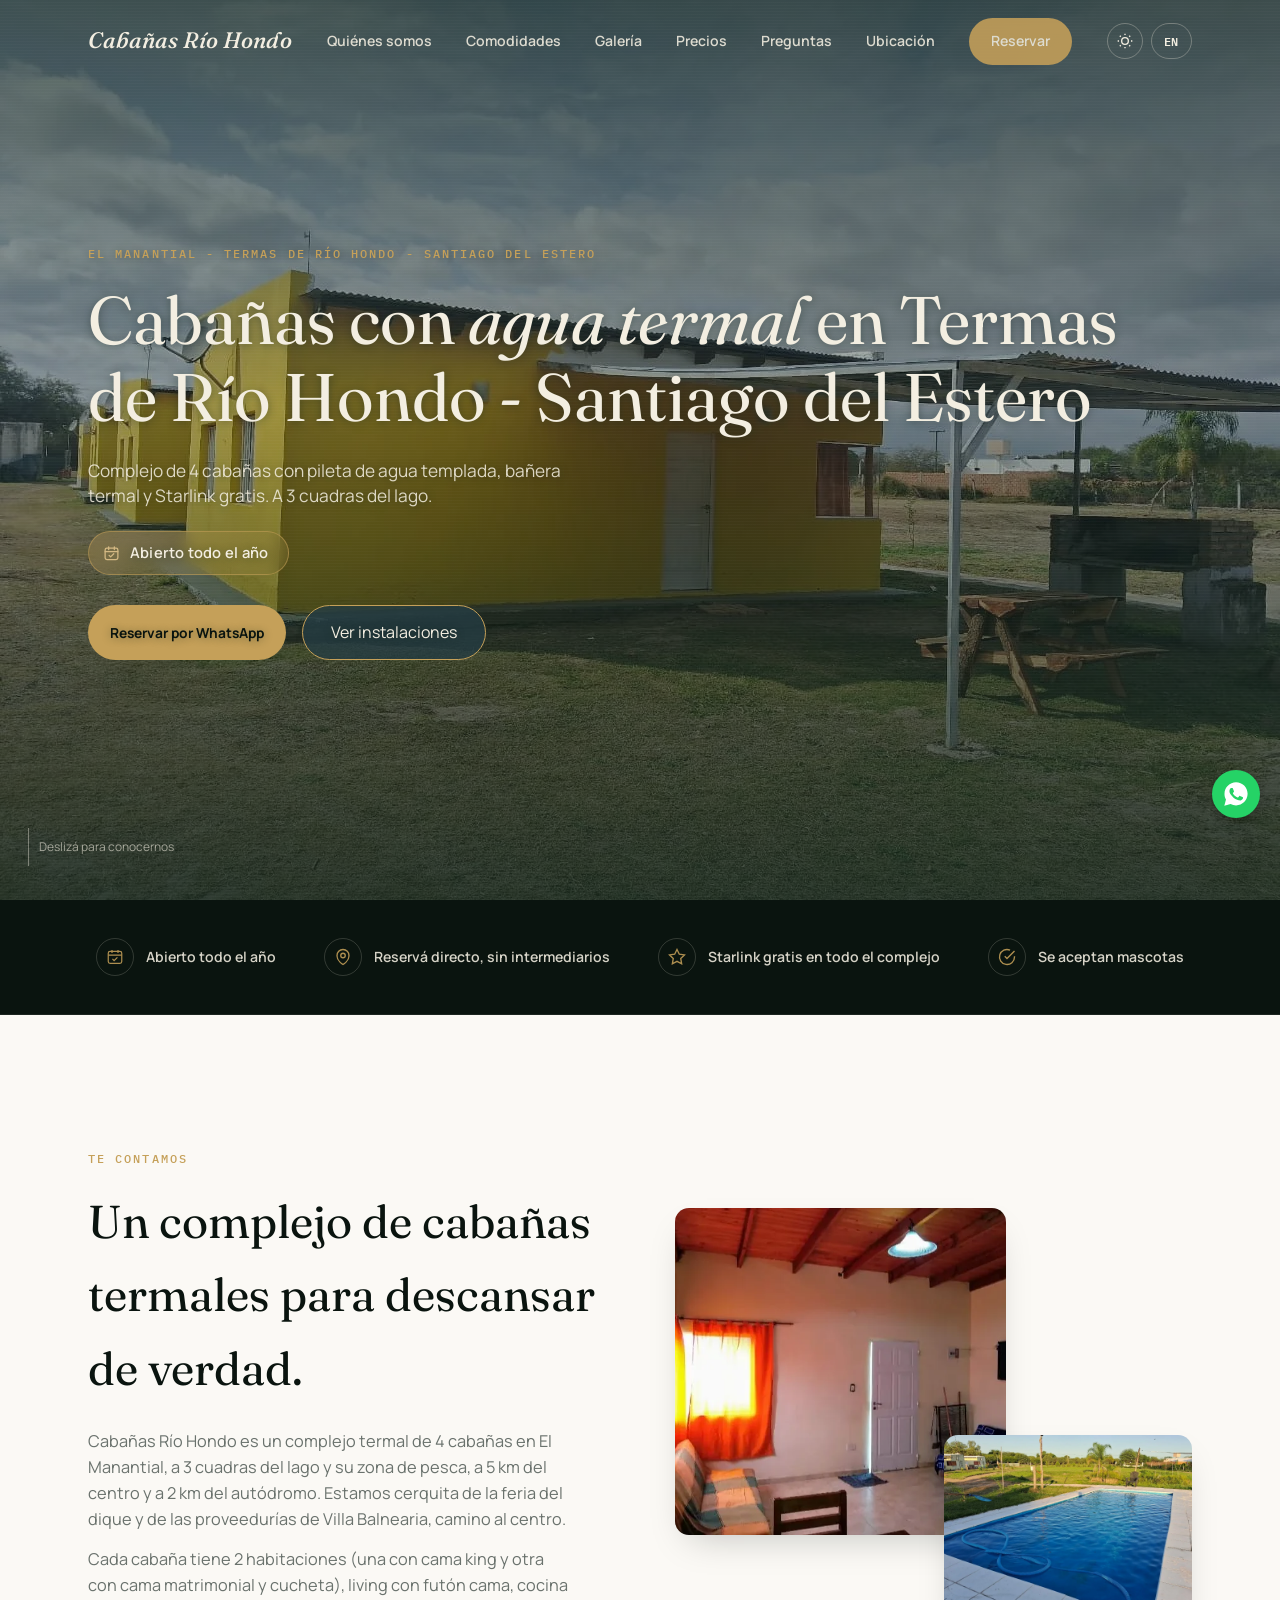
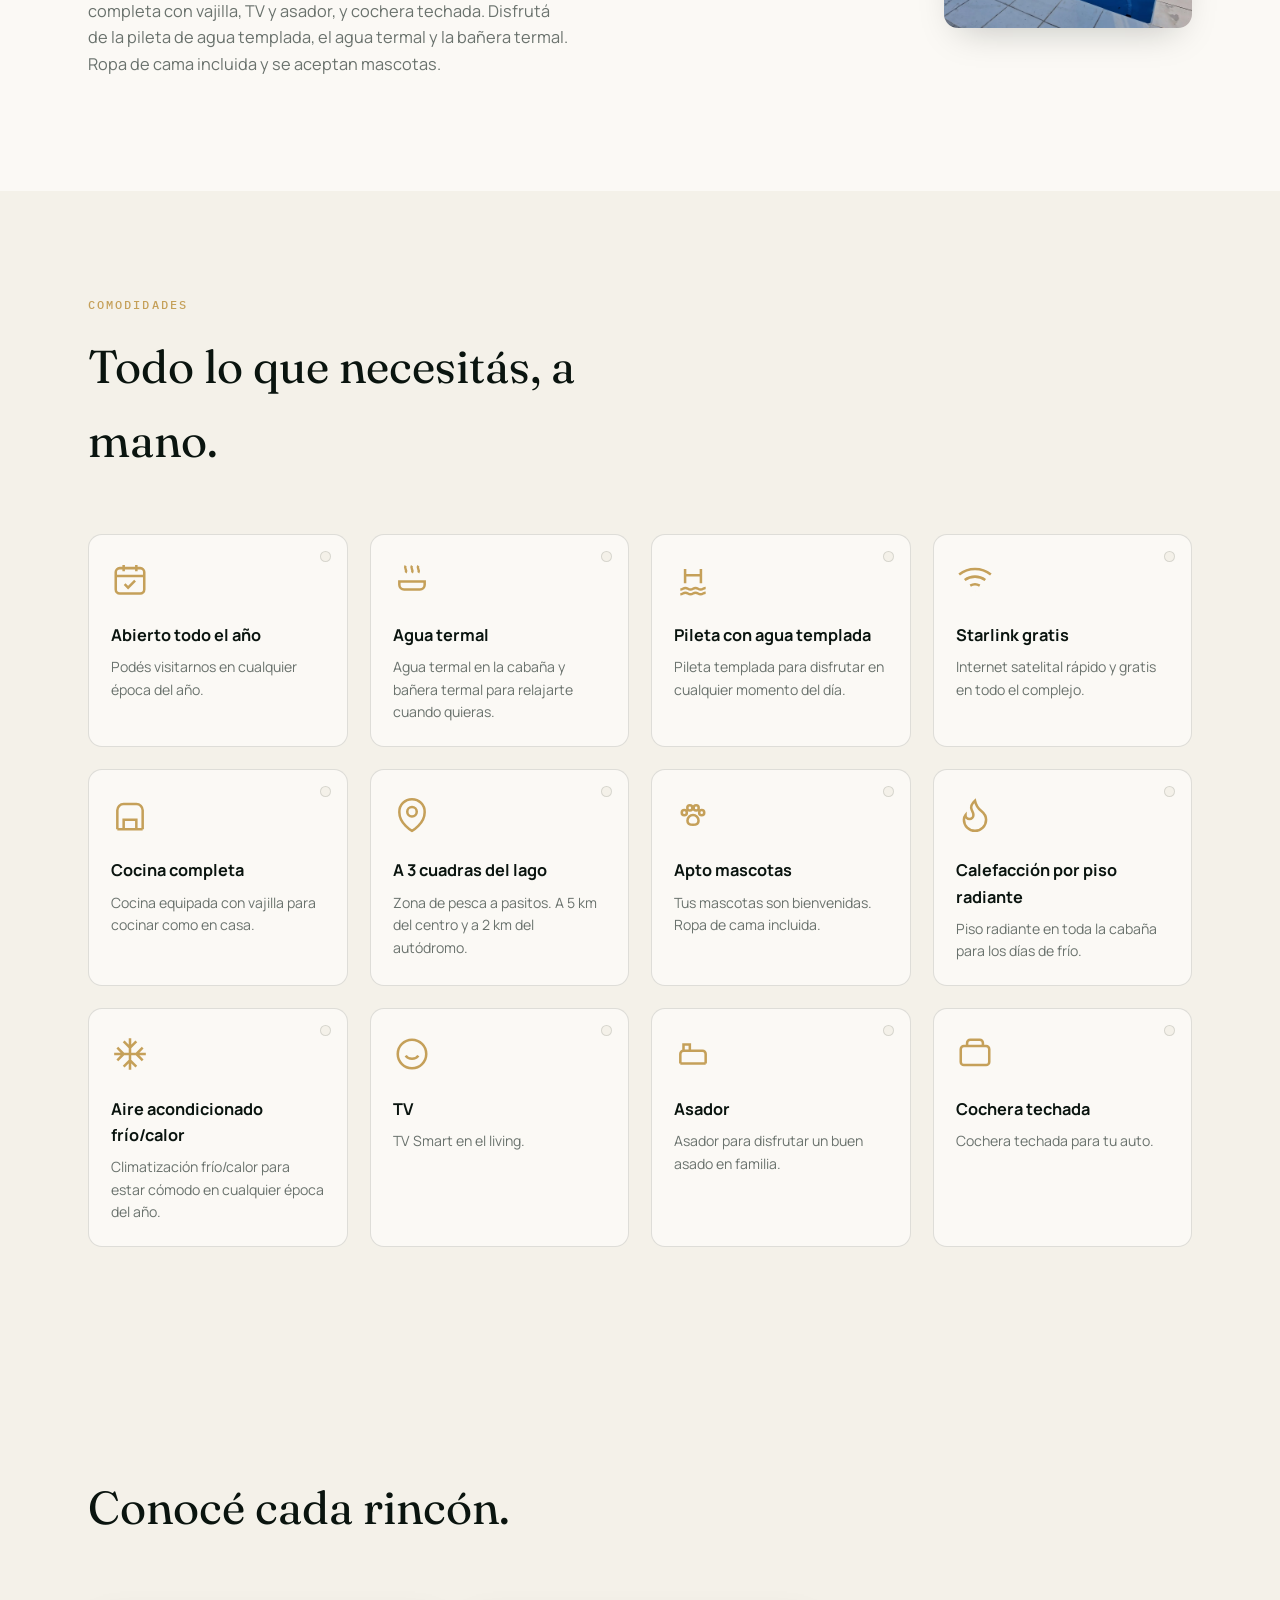
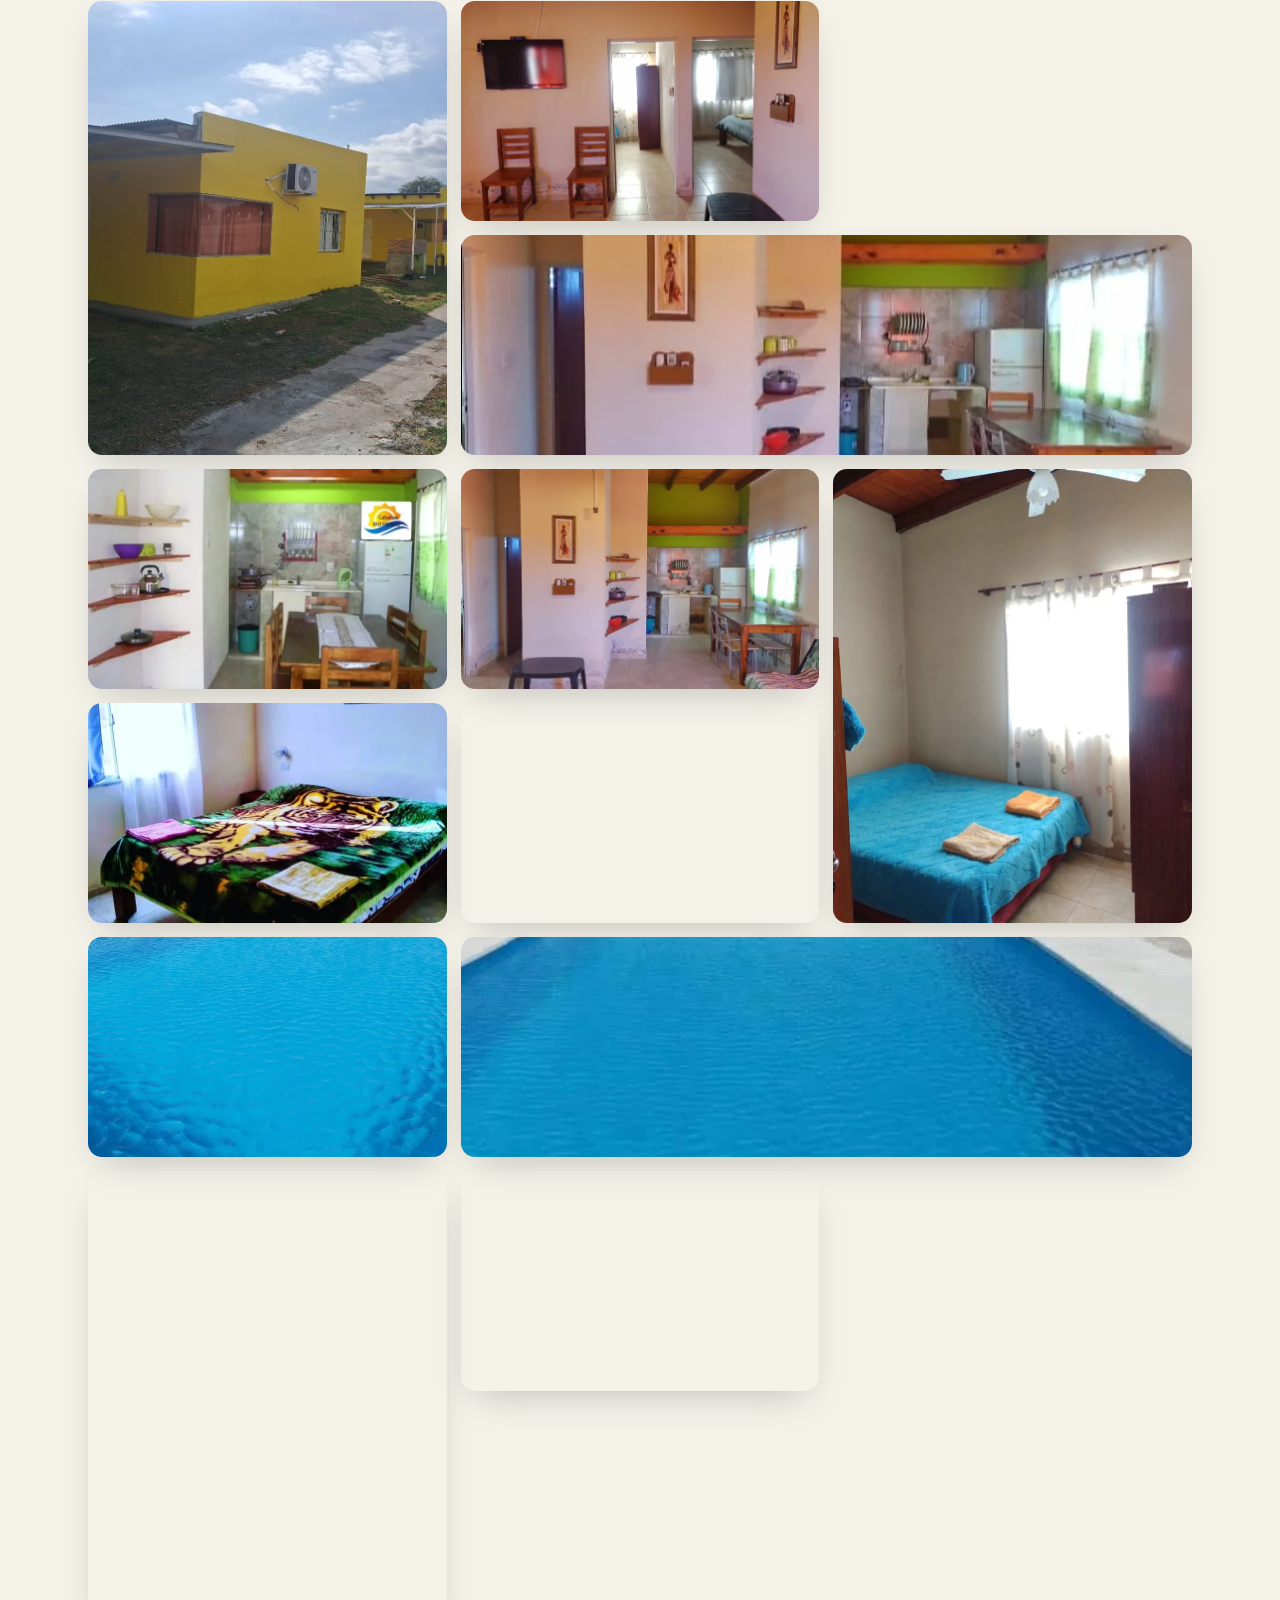
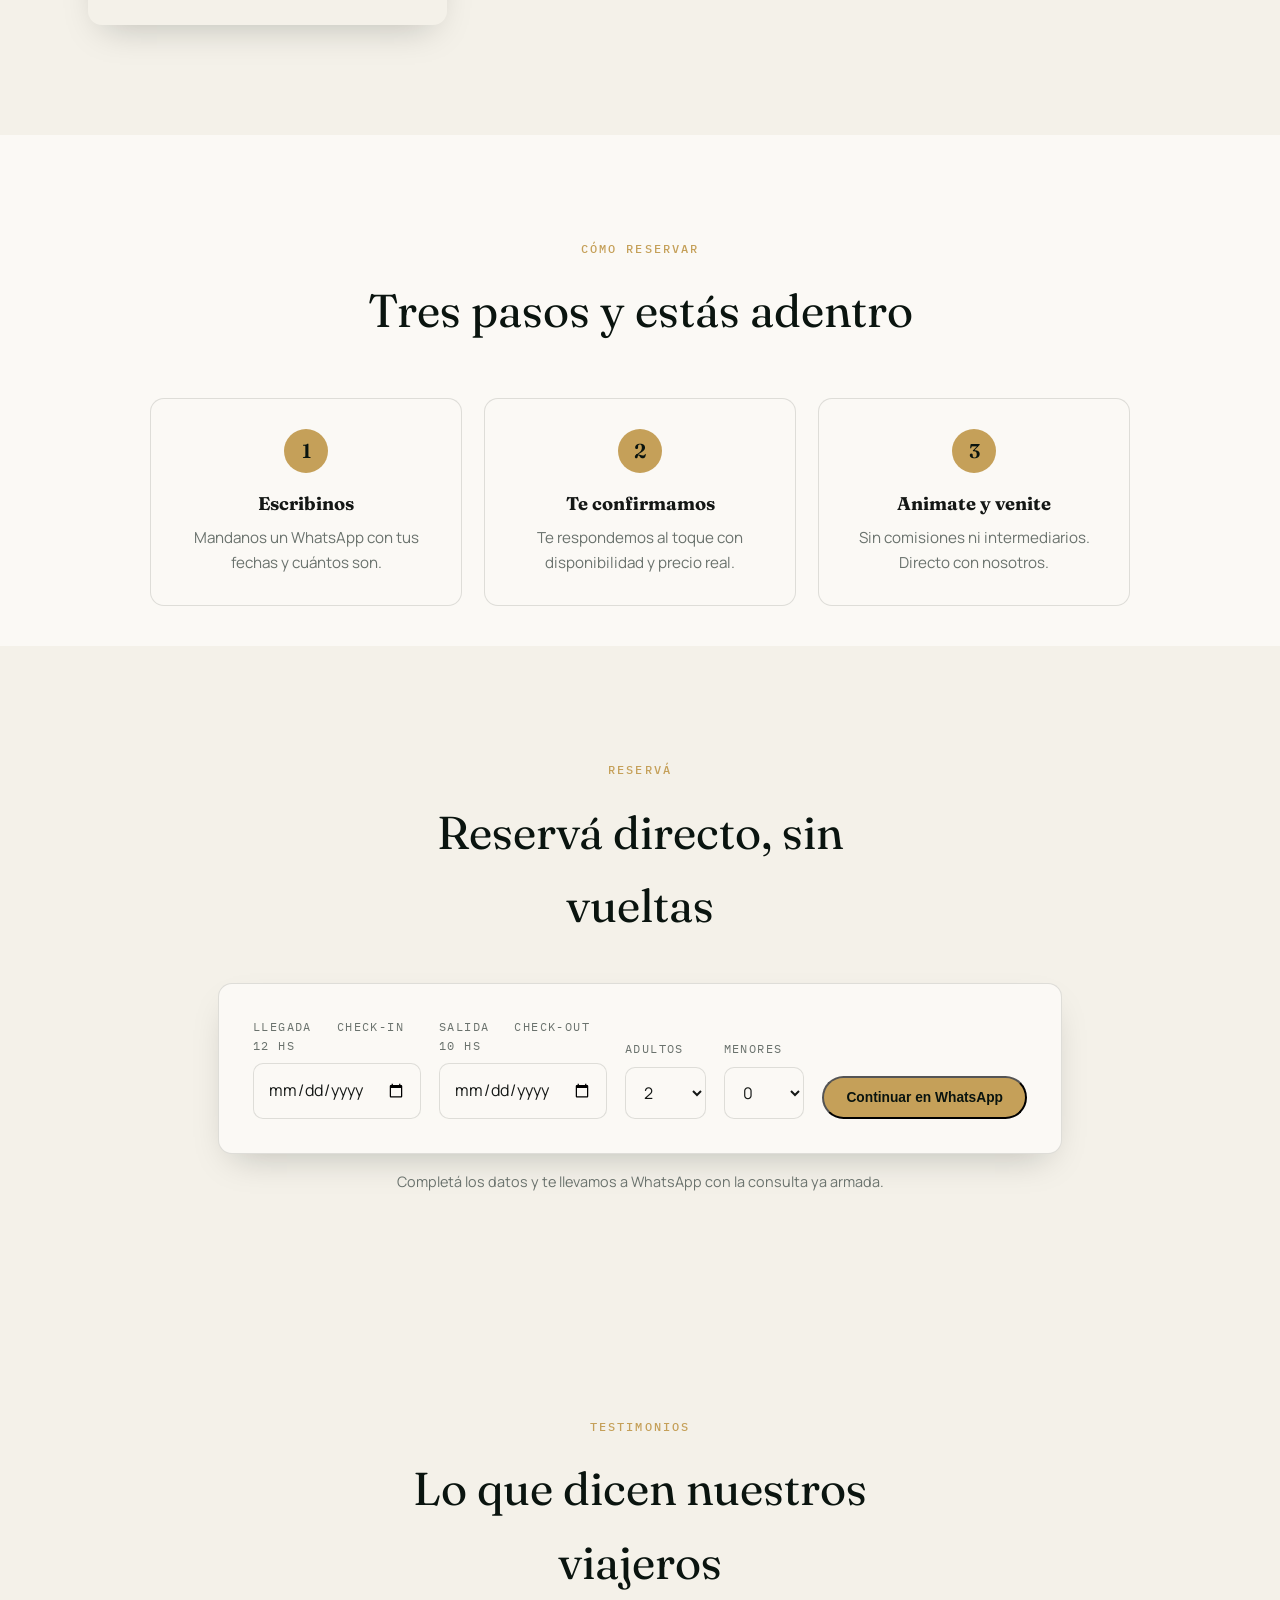
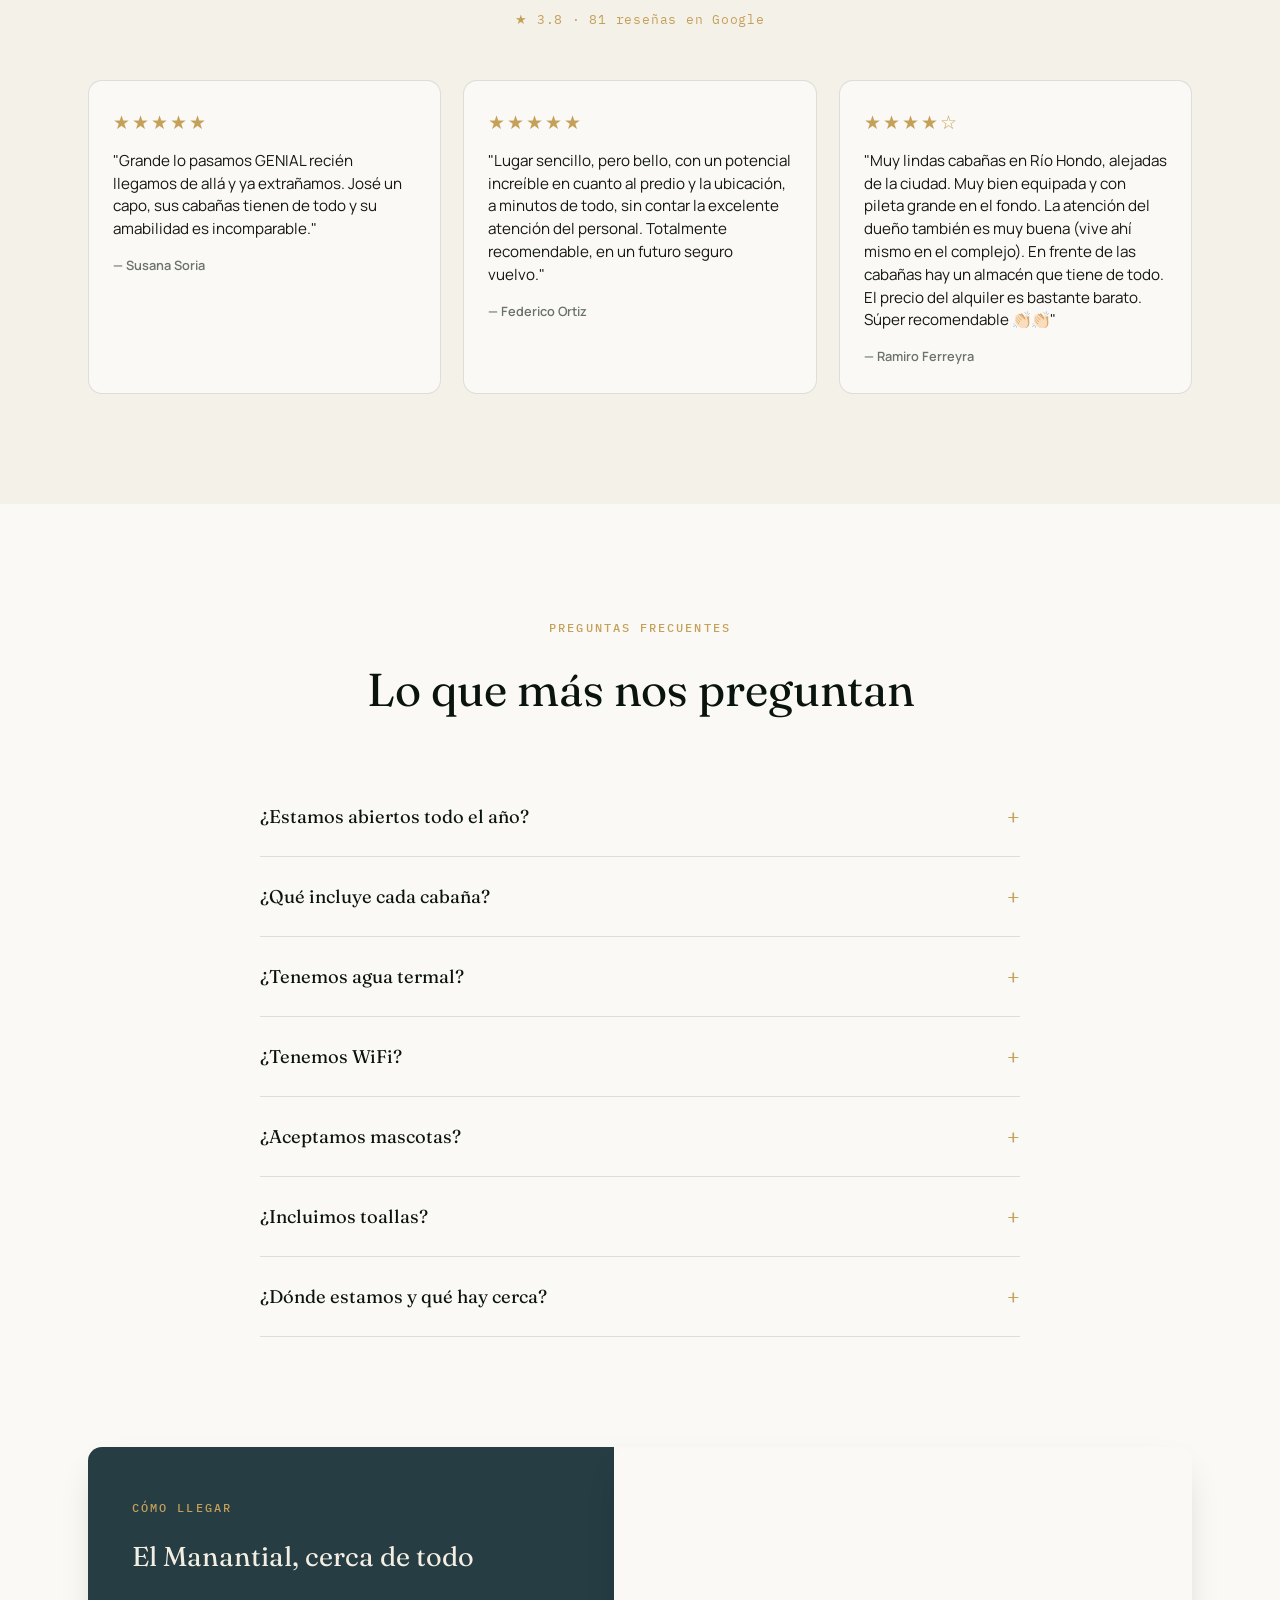
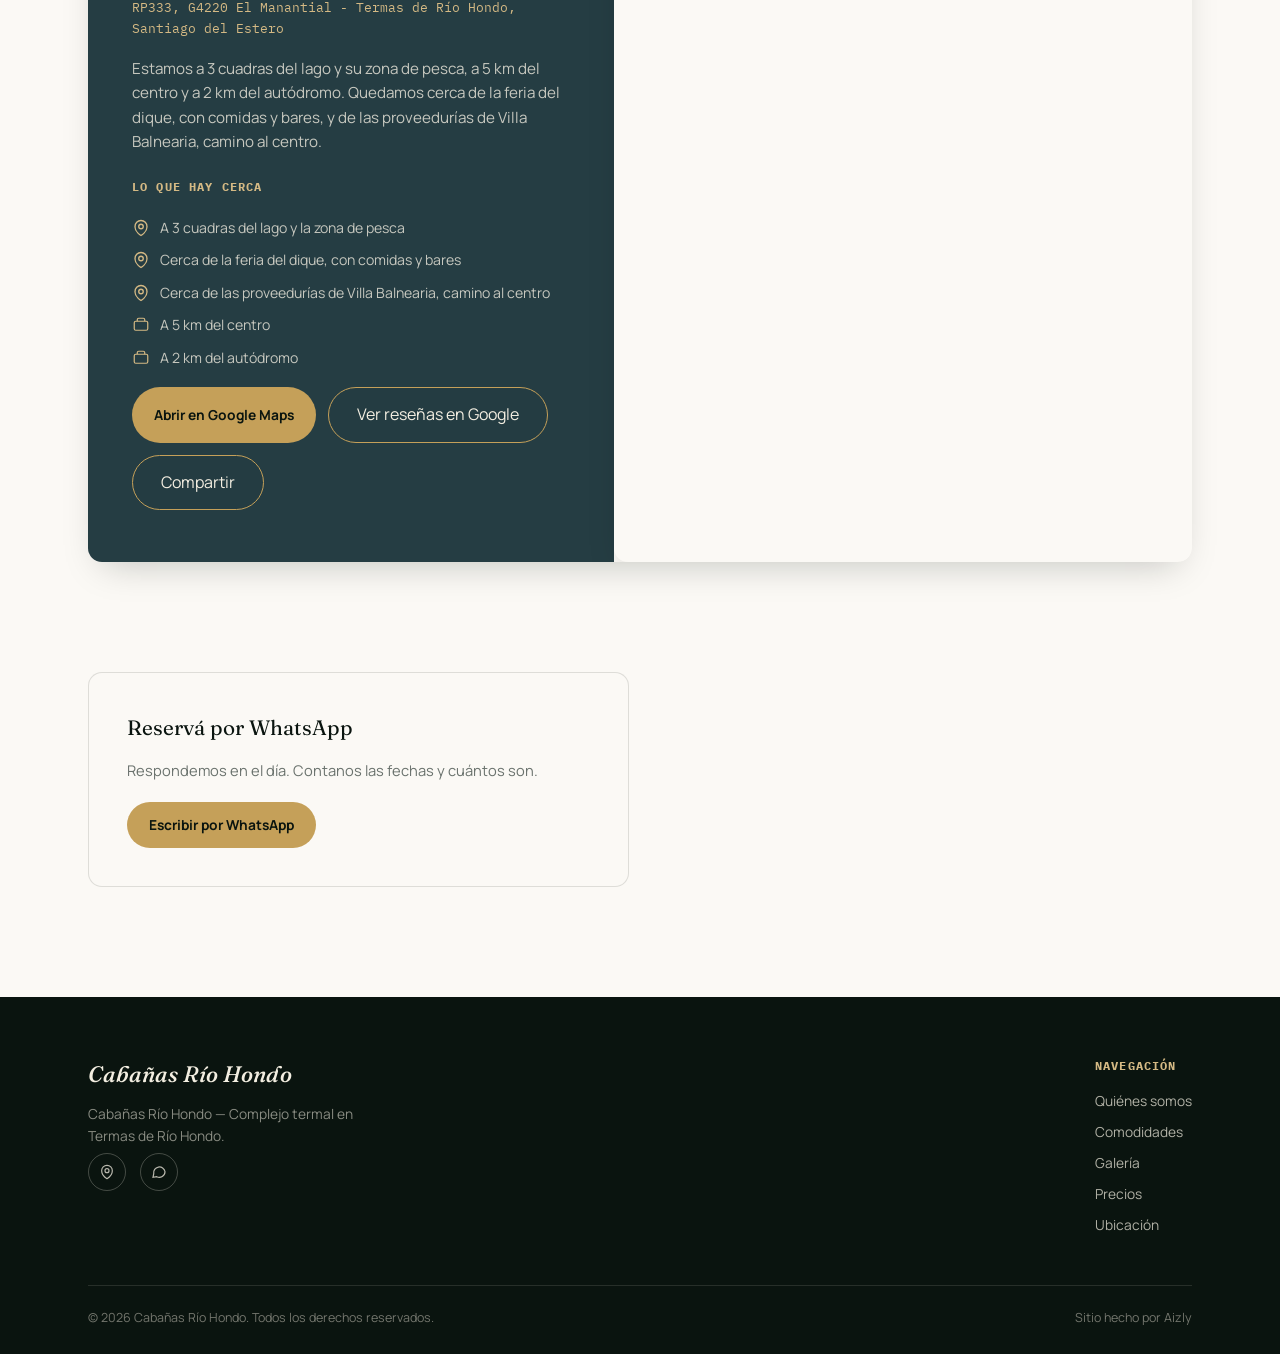
==== commit 2779b540: "Agregar TV, asador y cochera techada: párrafo de Quiénes somos, FAQ, tarjetas de Comodidades (TV/Asa" ====
--- a/index.html
+++ b/index.html
@@ -18,7 +18,7 @@
   <meta name="apple-mobile-web-app-status-bar-style" content="black-translucent">
   <meta name="mobile-web-app-capable" content="yes">
 
-  <script type="application/ld+json" id="schema-json">{"@context":"https://schema.org","@graph":[{"@type":"LodgingBusiness","@id":"https://cabanas-rio-hondo.vercel.app/#lodging","name":"Cabañas Río Hondo","alternateName":"Cabañas en Termas de Río Hondo","description":"Complejo termal de 4 cabañas en Termas de Río Hondo, con pileta de agua templada, agua termal, bañera termal y Starlink gratis. A 3 cuadras del lago.","url":"https://cabanas-rio-hondo.vercel.app/","telephone":"+5493813009166","image":["https://cabanas-rio-hondo.vercel.app/fotos/portada.webp","https://cabanas-rio-hondo.vercel.app/fotos/galeria-01.webp","https://cabanas-rio-hondo.vercel.app/fotos/galeria-05.webp","https://cabanas-rio-hondo.vercel.app/fotos/galeria-09.webp"],"logo":"https://cabanas-rio-hondo.vercel.app/fotos/Logo-direccionweb.jpeg","sameAs":["https://www.google.com/maps/place/Caba%C3%B1as+R%C3%ADo+Hondo/@-27.5385363,-64.8663391,17z/data=!3m1!4b1!4m9!3m8!1s0x94236fa59726b8b1:0x4a6b296bcb5cc215!5m2!4m1!1i2!8m2!3d-27.5385363!4d-64.8663391!16s%2Fg%2F11c7w748tw!18m1!1e1"],"hasMap":"https://www.google.com/maps/place/Caba%C3%B1as+R%C3%ADo+Hondo/@-27.5385363,-64.8663391,17z/data=!3m1!4b1!4m9!3m8!1s0x94236fa59726b8b1:0x4a6b296bcb5cc215!5m2!4m1!1i2!8m2!3d-27.5385363!4d-64.8663391!16s%2Fg%2F11c7w748tw!18m1!1e1","numberOfRooms":4,"petsAllowed":true,"address":{"@type":"PostalAddress","streetAddress":"RP333","addressLocality":"Termas de Río Hondo","addressRegion":"Santiago del Estero","postalCode":"G4220","addressCountry":"AR"},"geo":{"@type":"GeoCoordinates","latitude":-27.5385363,"longitude":-64.8663391},"areaServed":{"@type":"Place","name":"Termas de Río Hondo"},"amenityFeature":[{"@type":"LocationFeatureSpecification","name":"Abierto todo el año","value":true},{"@type":"LocationFeatureSpecification","name":"Agua termal","value":true},{"@type":"LocationFeatureSpecification","name":"Pileta con agua templada","value":true},{"@type":"LocationFeatureSpecification","name":"Starlink gratis","value":true},{"@type":"LocationFeatureSpecification","name":"Cocina completa","value":true},{"@type":"LocationFeatureSpecification","name":"A 3 cuadras del lago","value":true},{"@type":"LocationFeatureSpecification","name":"Apto mascotas","value":true},{"@type":"LocationFeatureSpecification","name":"Calefacción por piso radiante","value":true},{"@type":"LocationFeatureSpecification","name":"Aire acondicionado frío/calor","value":true}]},{"@type":"WebSite","@id":"https://cabanas-rio-hondo.vercel.app/#website","url":"https://cabanas-rio-hondo.vercel.app/","name":"Cabañas Río Hondo","inLanguage":"es-AR","publisher":{"@id":"https://cabanas-rio-hondo.vercel.app/#lodging"}},{"@type":"FAQPage","@id":"https://cabanas-rio-hondo.vercel.app/#faq","mainEntity":[{"@type":"Question","name":"¿Estamos abiertos todo el año?","acceptedAnswer":{"@type":"Answer","text":"Sí, estamos abiertos todo el año."}},{"@type":"Question","name":"¿Qué incluye cada cabaña?","acceptedAnswer":{"@type":"Answer","text":"Cada cabaña tiene 2 habitaciones (una con cama king y otra con cama matrimonial y cucheta), living con futón cama y cocina completa con vajilla."}},{"@type":"Question","name":"¿Tenemos agua termal?","acceptedAnswer":{"@type":"Answer","text":"Sí. Cada cabaña tiene agua termal y bañera termal, además de la pileta con agua templada."}},{"@type":"Question","name":"¿Tenemos WiFi?","acceptedAnswer":{"@type":"Answer","text":"Sí, Starlink gratis en todo el complejo."}},{"@type":"Question","name":"¿Aceptamos mascotas?","acceptedAnswer":{"@type":"Answer","text":"Sí, aceptamos mascotas."}},{"@type":"Question","name":"¿Incluimos toallas?","acceptedAnswer":{"@type":"Answer","text":"La ropa de cama está incluida. No entregamos toallas, te pedimos que traigas las tuyas."}},{"@type":"Question","name":"¿Dónde estamos y qué hay cerca?","acceptedAnswer":{"@type":"Answer","text":"Estamos en El Manantial, a 3 cuadras del lago y la zona de pesca, a 5 km del centro y a 2 km del autódromo. Además, cerca de la feria del dique (comidas y bares) y de las proveedurías de Villa Balnearia, camino al centro."}}]}]}</script>
+  <script type="application/ld+json" id="schema-json">{"@context":"https://schema.org","@graph":[{"@type":"LodgingBusiness","@id":"https://cabanas-rio-hondo.vercel.app/#lodging","name":"Cabañas Río Hondo","alternateName":"Cabañas en Termas de Río Hondo","description":"Complejo termal de 4 cabañas en Termas de Río Hondo, con pileta de agua templada, agua termal, bañera termal y Starlink gratis. A 3 cuadras del lago.","url":"https://cabanas-rio-hondo.vercel.app/","telephone":"+5493813009166","image":["https://cabanas-rio-hondo.vercel.app/fotos/portada.webp","https://cabanas-rio-hondo.vercel.app/fotos/galeria-01.webp","https://cabanas-rio-hondo.vercel.app/fotos/galeria-05.webp","https://cabanas-rio-hondo.vercel.app/fotos/galeria-09.webp"],"logo":"https://cabanas-rio-hondo.vercel.app/fotos/Logo-direccionweb.jpeg","sameAs":["https://www.google.com/maps/place/Caba%C3%B1as+R%C3%ADo+Hondo/@-27.5385363,-64.8663391,17z/data=!3m1!4b1!4m9!3m8!1s0x94236fa59726b8b1:0x4a6b296bcb5cc215!5m2!4m1!1i2!8m2!3d-27.5385363!4d-64.8663391!16s%2Fg%2F11c7w748tw!18m1!1e1"],"hasMap":"https://www.google.com/maps/place/Caba%C3%B1as+R%C3%ADo+Hondo/@-27.5385363,-64.8663391,17z/data=!3m1!4b1!4m9!3m8!1s0x94236fa59726b8b1:0x4a6b296bcb5cc215!5m2!4m1!1i2!8m2!3d-27.5385363!4d-64.8663391!16s%2Fg%2F11c7w748tw!18m1!1e1","numberOfRooms":4,"petsAllowed":true,"address":{"@type":"PostalAddress","streetAddress":"RP333","addressLocality":"Termas de Río Hondo","addressRegion":"Santiago del Estero","postalCode":"G4220","addressCountry":"AR"},"geo":{"@type":"GeoCoordinates","latitude":-27.5385363,"longitude":-64.8663391},"areaServed":{"@type":"Place","name":"Termas de Río Hondo"},"amenityFeature":[{"@type":"LocationFeatureSpecification","name":"Abierto todo el año","value":true},{"@type":"LocationFeatureSpecification","name":"Agua termal","value":true},{"@type":"LocationFeatureSpecification","name":"Pileta con agua templada","value":true},{"@type":"LocationFeatureSpecification","name":"Starlink gratis","value":true},{"@type":"LocationFeatureSpecification","name":"Cocina completa","value":true},{"@type":"LocationFeatureSpecification","name":"A 3 cuadras del lago","value":true},{"@type":"LocationFeatureSpecification","name":"Apto mascotas","value":true},{"@type":"LocationFeatureSpecification","name":"Calefacción por piso radiante","value":true},{"@type":"LocationFeatureSpecification","name":"Aire acondicionado frío/calor","value":true},{"@type":"LocationFeatureSpecification","name":"TV","value":true},{"@type":"LocationFeatureSpecification","name":"Asador","value":true},{"@type":"LocationFeatureSpecification","name":"Cochera techada","value":true}]},{"@type":"WebSite","@id":"https://cabanas-rio-hondo.vercel.app/#website","url":"https://cabanas-rio-hondo.vercel.app/","name":"Cabañas Río Hondo","inLanguage":"es-AR","publisher":{"@id":"https://cabanas-rio-hondo.vercel.app/#lodging"}},{"@type":"FAQPage","@id":"https://cabanas-rio-hondo.vercel.app/#faq","mainEntity":[{"@type":"Question","name":"¿Estamos abiertos todo el año?","acceptedAnswer":{"@type":"Answer","text":"Sí, estamos abiertos todo el año."}},{"@type":"Question","name":"¿Qué incluye cada cabaña?","acceptedAnswer":{"@type":"Answer","text":"Cada cabaña tiene 2 habitaciones (una con cama king y otra con cama matrimonial y cucheta), living con futón cama, cocina completa con vajilla, TV y asador, y cochera techada."}},{"@type":"Question","name":"¿Tenemos agua termal?","acceptedAnswer":{"@type":"Answer","text":"Sí. Cada cabaña tiene agua termal y bañera termal, además de la pileta con agua templada."}},{"@type":"Question","name":"¿Tenemos WiFi?","acceptedAnswer":{"@type":"Answer","text":"Sí, Starlink gratis en todo el complejo."}},{"@type":"Question","name":"¿Aceptamos mascotas?","acceptedAnswer":{"@type":"Answer","text":"Sí, aceptamos mascotas."}},{"@type":"Question","name":"¿Incluimos toallas?","acceptedAnswer":{"@type":"Answer","text":"La ropa de cama está incluida. No entregamos toallas, te pedimos que traigas las tuyas."}},{"@type":"Question","name":"¿Dónde estamos y qué hay cerca?","acceptedAnswer":{"@type":"Answer","text":"Estamos en El Manantial, a 3 cuadras del lago y la zona de pesca, a 5 km del centro y a 2 km del autódromo. Además, cerca de la feria del dique (comidas y bares) y de las proveedurías de Villa Balnearia, camino al centro."}}]}]}</script>
 
   <meta property="og:title" id="og-title" content="Cabañas en Termas de Río Hondo | Reserva Directa y Sin Comisiones">
   <meta property="og:description" id="og-description" content="Alquiler de cabañas en Termas de Río Hondo. Equipadas, con pileta y excelente ubicación. Consultá disponibilidad y reservá directo por WhatsApp.">
@@ -1587,6 +1587,22 @@
 
     .tag-grid .reveal:nth-child(8) {
       transition-delay: 560ms;
+    }
+
+    .tag-grid .reveal:nth-child(9) {
+      transition-delay: 640ms;
+    }
+
+    .tag-grid .reveal:nth-child(10) {
+      transition-delay: 720ms;
+    }
+
+    .tag-grid .reveal:nth-child(11) {
+      transition-delay: 800ms;
+    }
+
+    .tag-grid .reveal:nth-child(12) {
+      transition-delay: 880ms;
     }
 
     .gallery-grid .reveal:nth-child(1) {
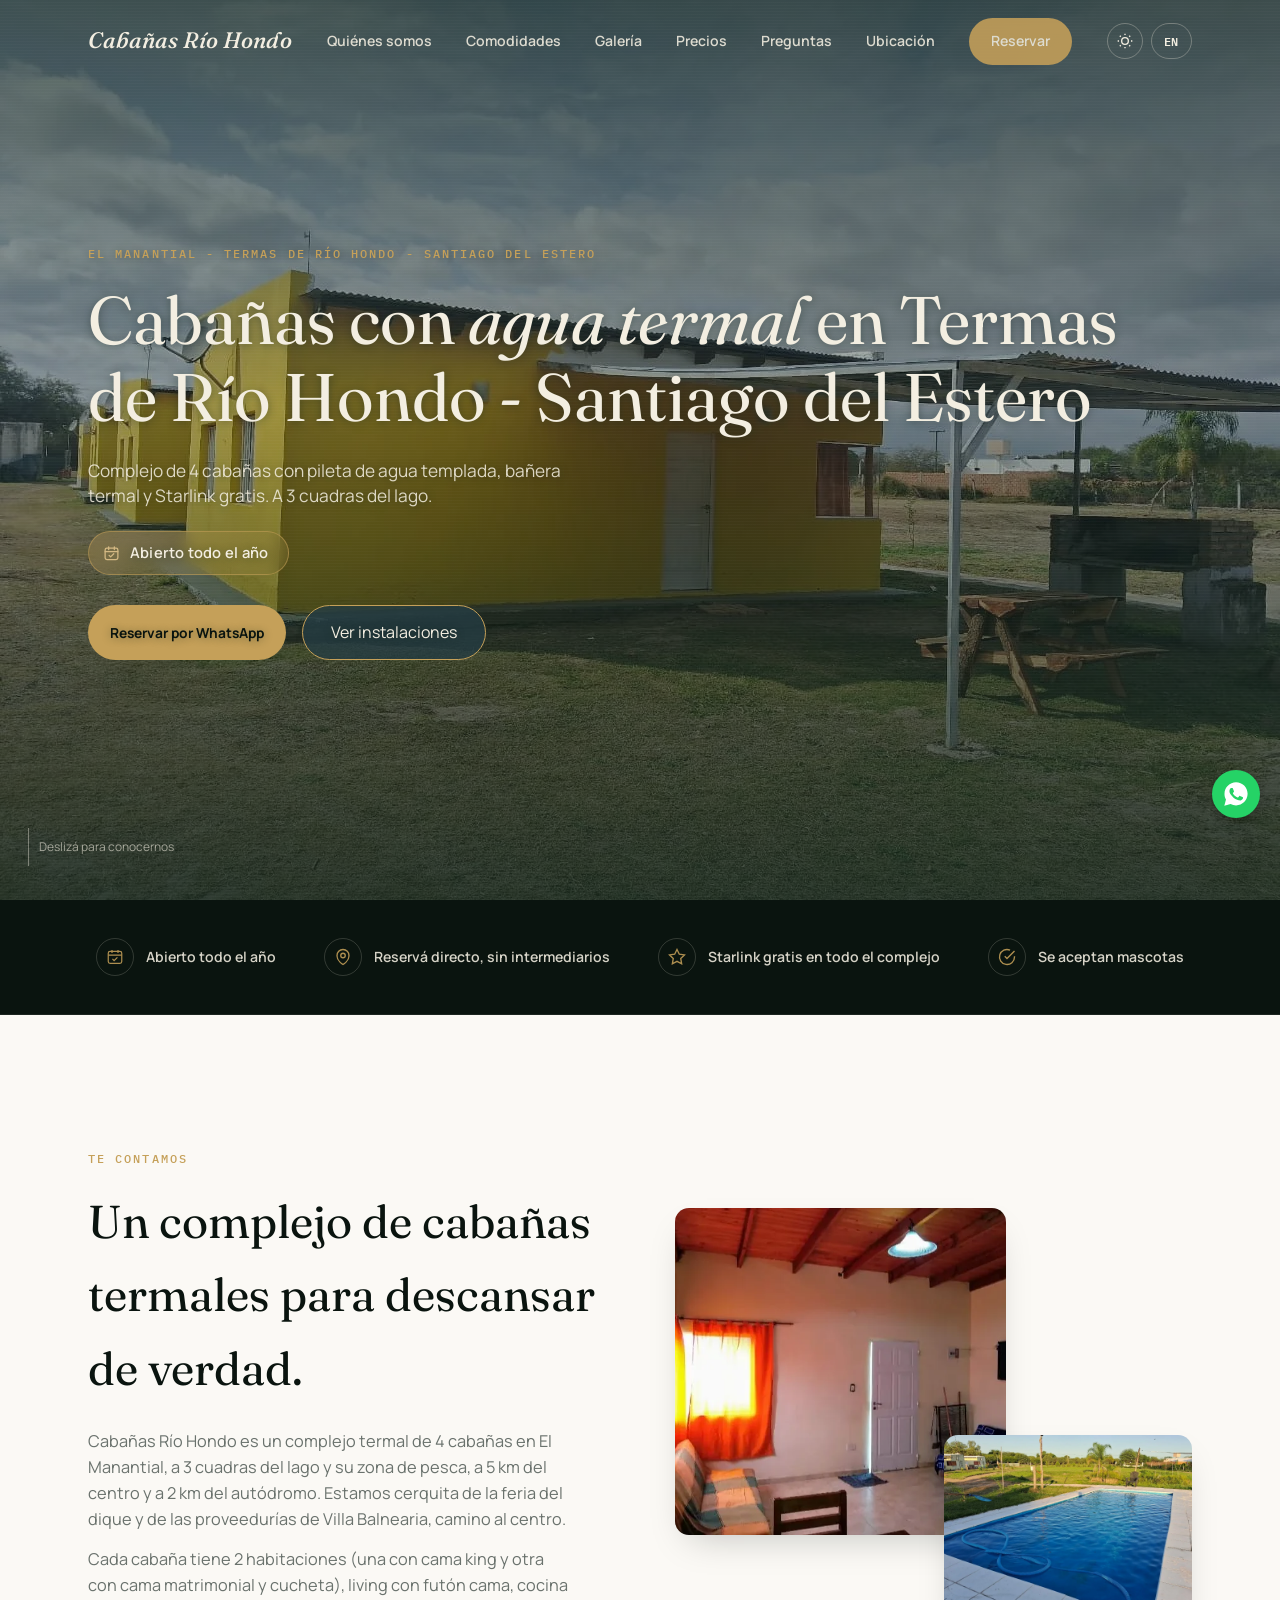
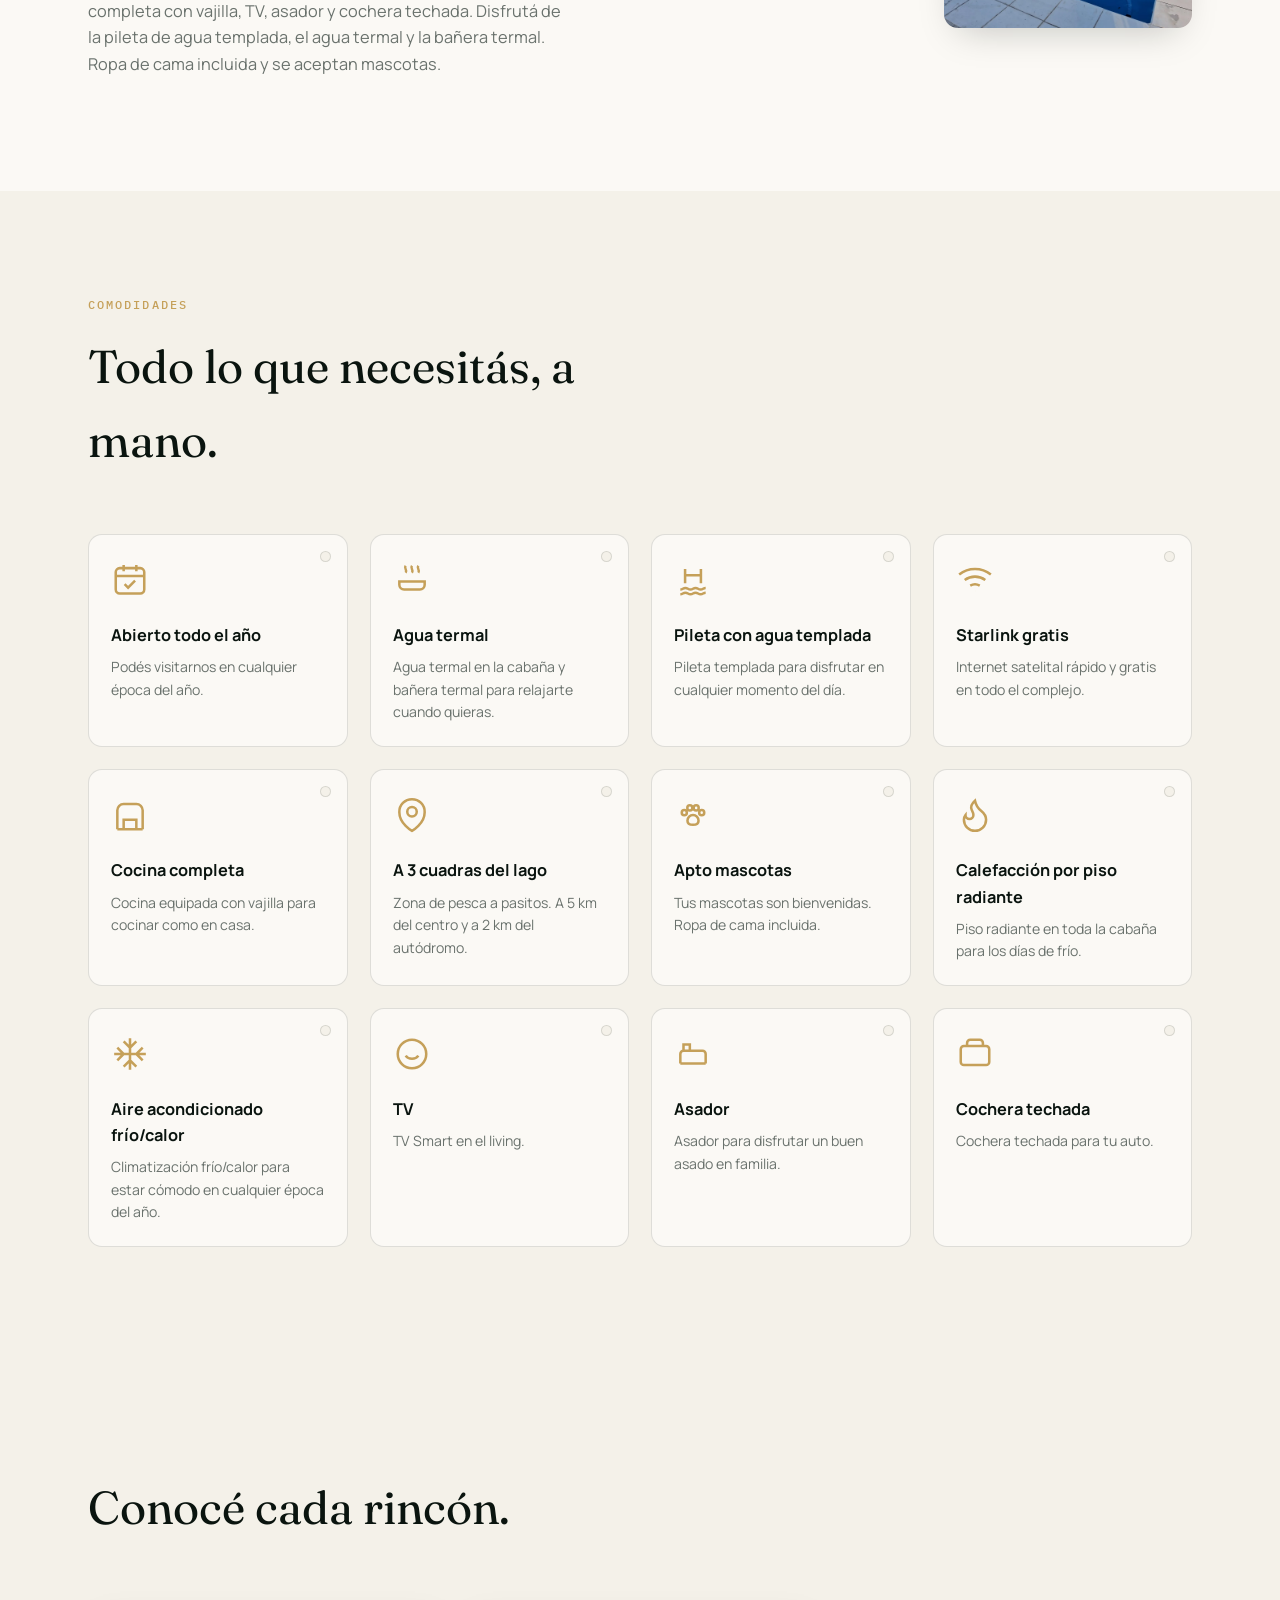
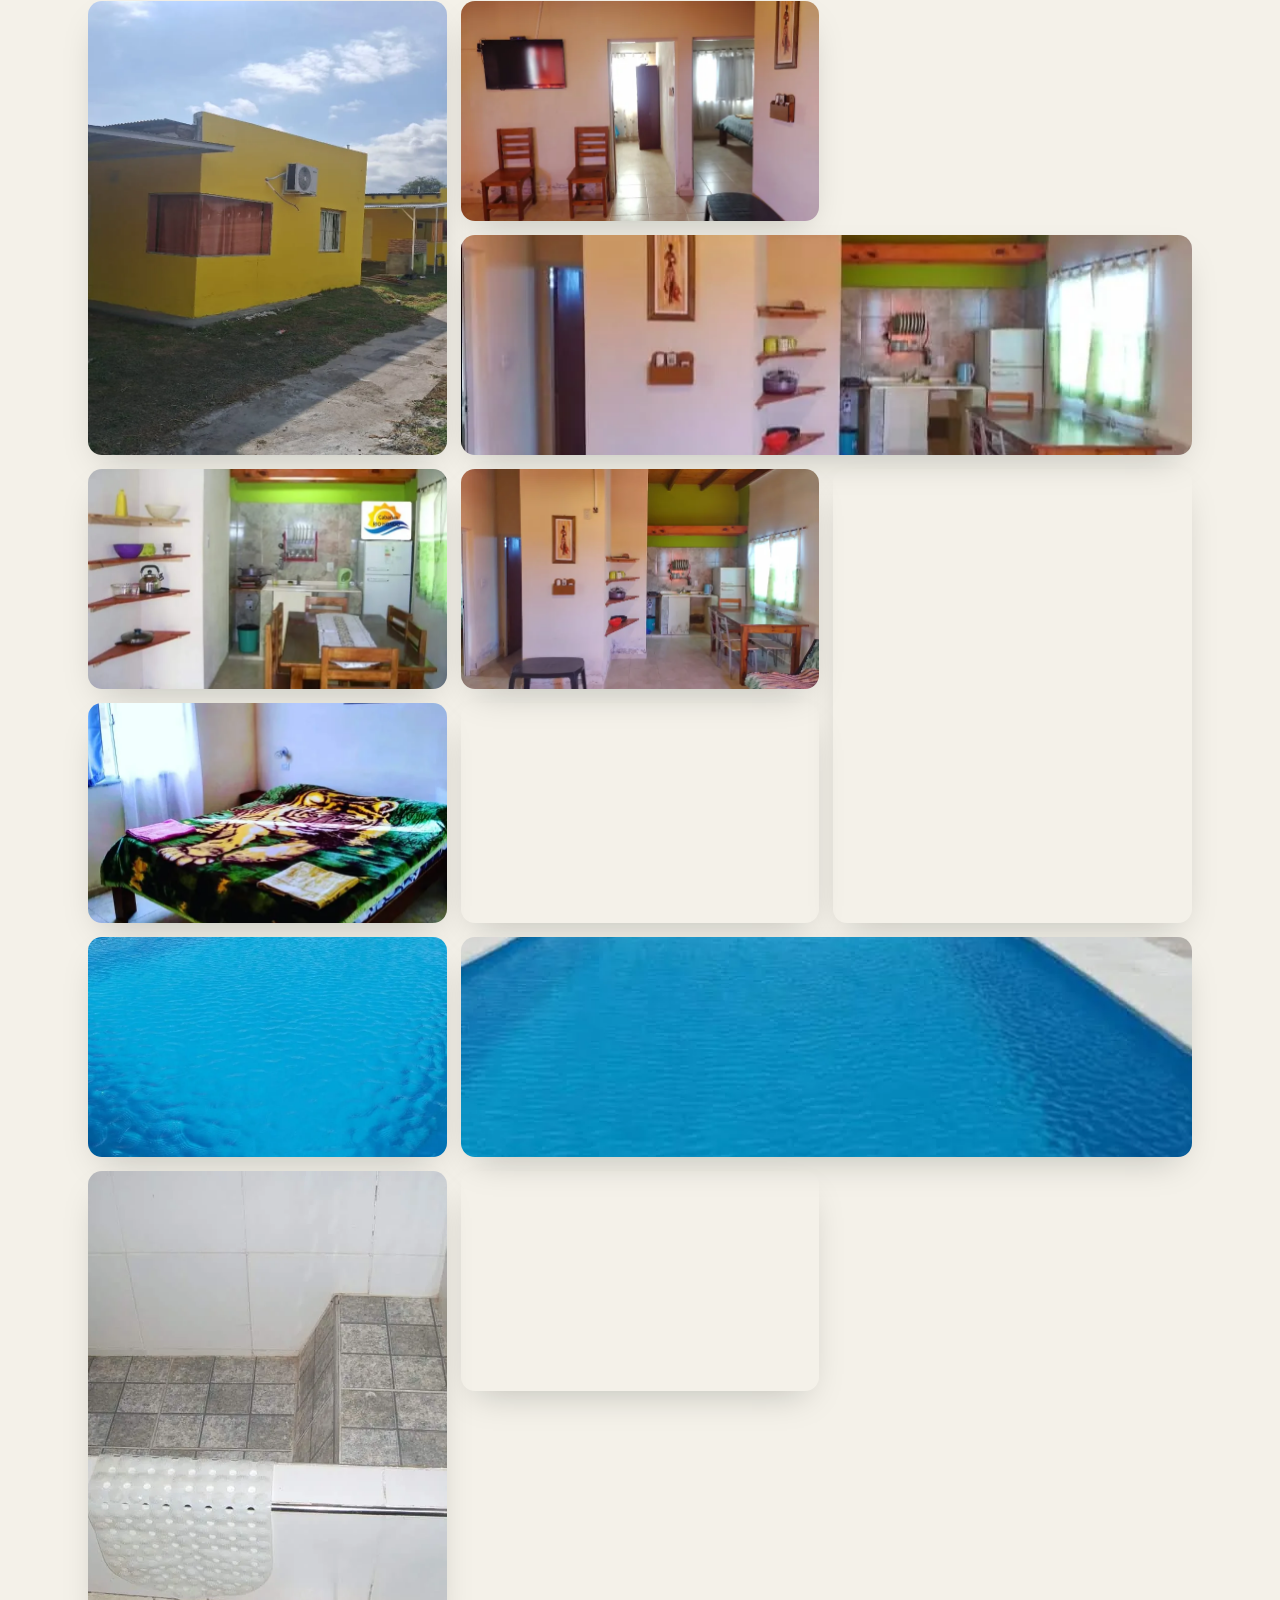
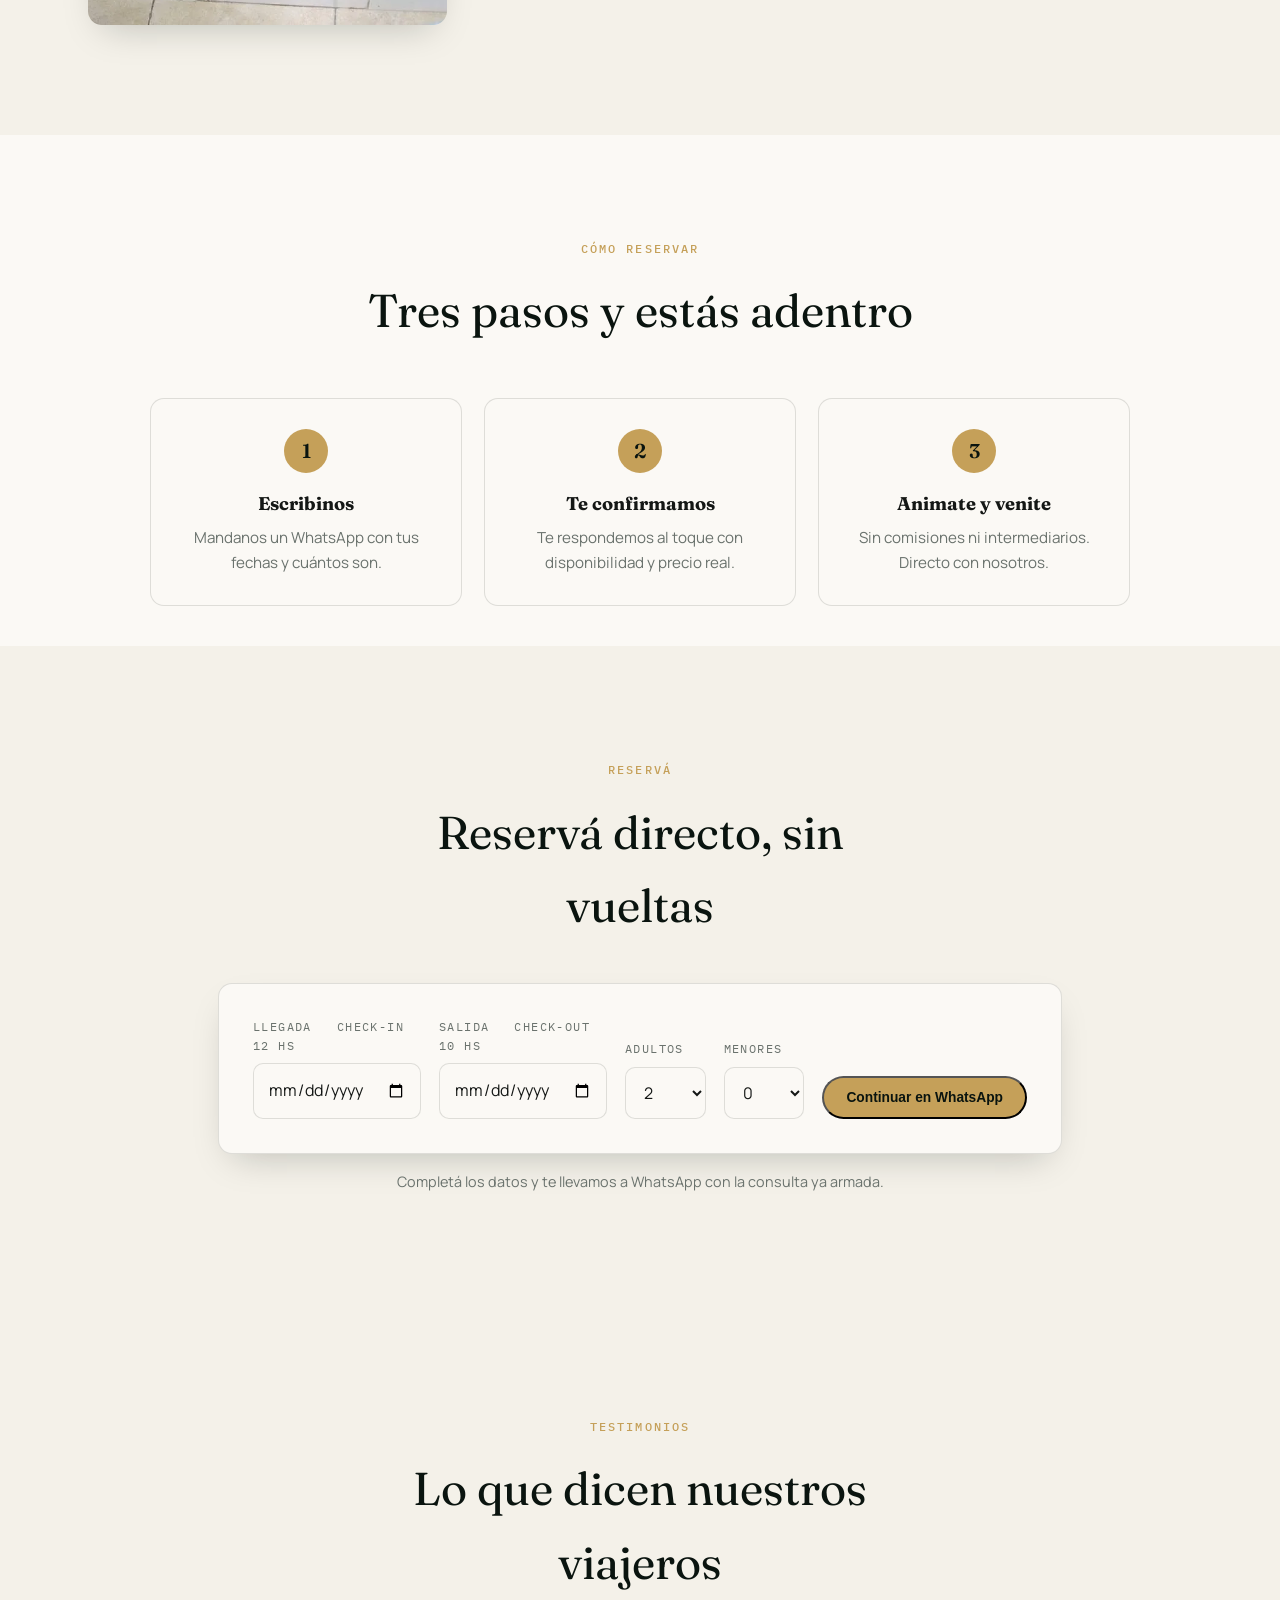
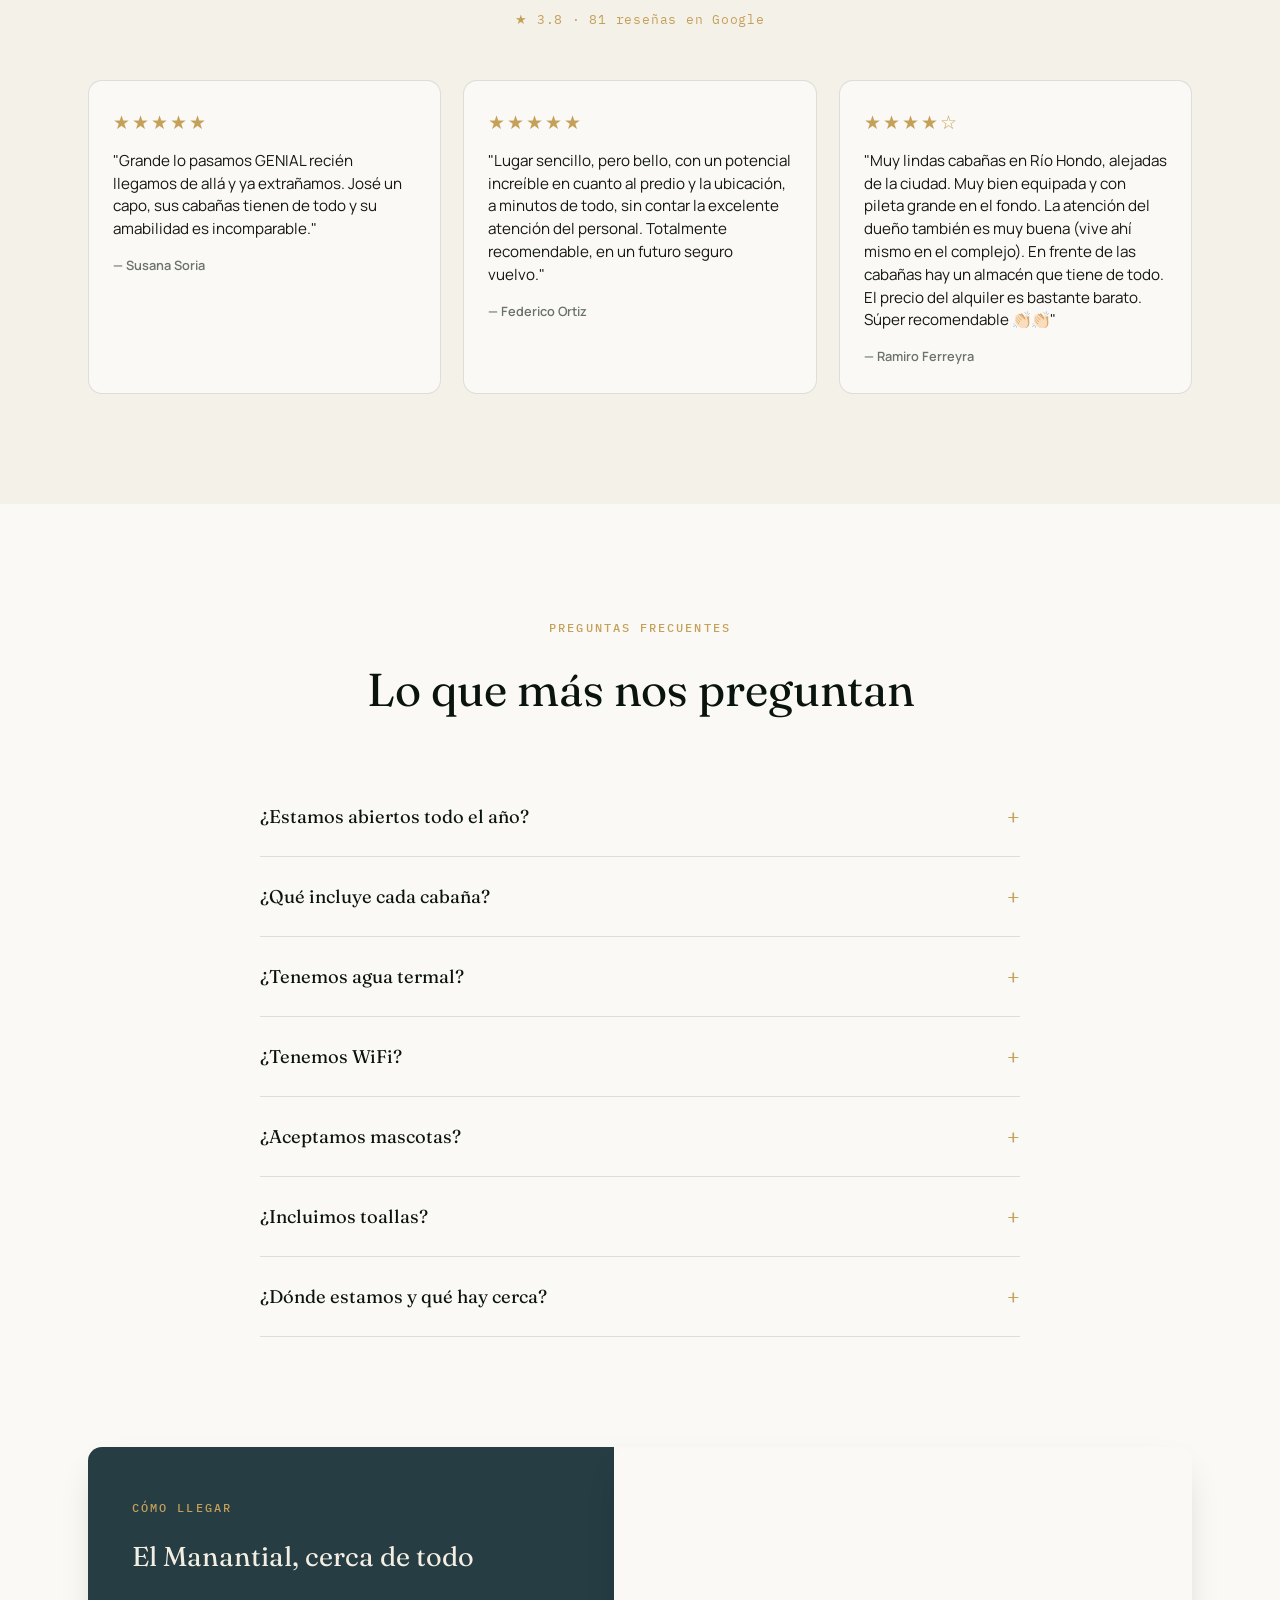
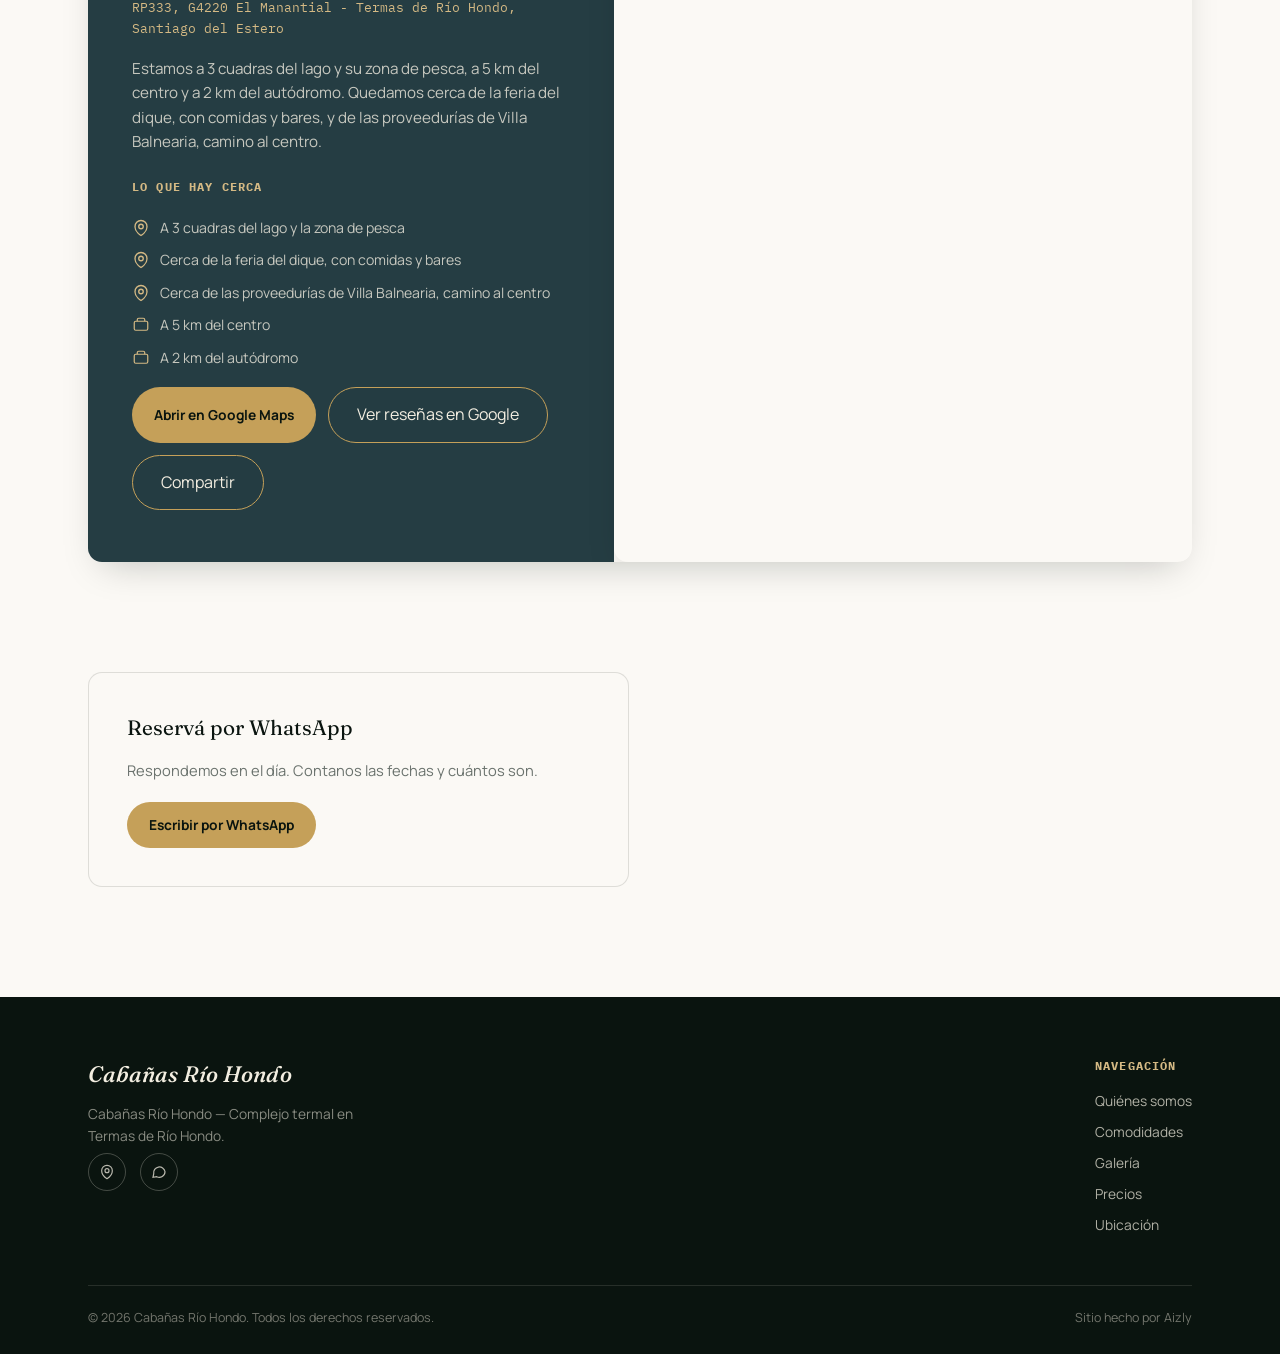
==== commit 6542cc4e: "Pulir redacción: 'TV, asador y cochera techada' (sin doble 'y') en párrafo Quiénes somos, FAQ y sche" ====
--- a/index.html
+++ b/index.html
@@ -18,7 +18,7 @@
   <meta name="apple-mobile-web-app-status-bar-style" content="black-translucent">
   <meta name="mobile-web-app-capable" content="yes">
 
-  <script type="application/ld+json" id="schema-json">{"@context":"https://schema.org","@graph":[{"@type":"LodgingBusiness","@id":"https://cabanas-rio-hondo.vercel.app/#lodging","name":"Cabañas Río Hondo","alternateName":"Cabañas en Termas de Río Hondo","description":"Complejo termal de 4 cabañas en Termas de Río Hondo, con pileta de agua templada, agua termal, bañera termal y Starlink gratis. A 3 cuadras del lago.","url":"https://cabanas-rio-hondo.vercel.app/","telephone":"+5493813009166","image":["https://cabanas-rio-hondo.vercel.app/fotos/portada.webp","https://cabanas-rio-hondo.vercel.app/fotos/galeria-01.webp","https://cabanas-rio-hondo.vercel.app/fotos/galeria-05.webp","https://cabanas-rio-hondo.vercel.app/fotos/galeria-09.webp"],"logo":"https://cabanas-rio-hondo.vercel.app/fotos/Logo-direccionweb.jpeg","sameAs":["https://www.google.com/maps/place/Caba%C3%B1as+R%C3%ADo+Hondo/@-27.5385363,-64.8663391,17z/data=!3m1!4b1!4m9!3m8!1s0x94236fa59726b8b1:0x4a6b296bcb5cc215!5m2!4m1!1i2!8m2!3d-27.5385363!4d-64.8663391!16s%2Fg%2F11c7w748tw!18m1!1e1"],"hasMap":"https://www.google.com/maps/place/Caba%C3%B1as+R%C3%ADo+Hondo/@-27.5385363,-64.8663391,17z/data=!3m1!4b1!4m9!3m8!1s0x94236fa59726b8b1:0x4a6b296bcb5cc215!5m2!4m1!1i2!8m2!3d-27.5385363!4d-64.8663391!16s%2Fg%2F11c7w748tw!18m1!1e1","numberOfRooms":4,"petsAllowed":true,"address":{"@type":"PostalAddress","streetAddress":"RP333","addressLocality":"Termas de Río Hondo","addressRegion":"Santiago del Estero","postalCode":"G4220","addressCountry":"AR"},"geo":{"@type":"GeoCoordinates","latitude":-27.5385363,"longitude":-64.8663391},"areaServed":{"@type":"Place","name":"Termas de Río Hondo"},"amenityFeature":[{"@type":"LocationFeatureSpecification","name":"Abierto todo el año","value":true},{"@type":"LocationFeatureSpecification","name":"Agua termal","value":true},{"@type":"LocationFeatureSpecification","name":"Pileta con agua templada","value":true},{"@type":"LocationFeatureSpecification","name":"Starlink gratis","value":true},{"@type":"LocationFeatureSpecification","name":"Cocina completa","value":true},{"@type":"LocationFeatureSpecification","name":"A 3 cuadras del lago","value":true},{"@type":"LocationFeatureSpecification","name":"Apto mascotas","value":true},{"@type":"LocationFeatureSpecification","name":"Calefacción por piso radiante","value":true},{"@type":"LocationFeatureSpecification","name":"Aire acondicionado frío/calor","value":true},{"@type":"LocationFeatureSpecification","name":"TV","value":true},{"@type":"LocationFeatureSpecification","name":"Asador","value":true},{"@type":"LocationFeatureSpecification","name":"Cochera techada","value":true}]},{"@type":"WebSite","@id":"https://cabanas-rio-hondo.vercel.app/#website","url":"https://cabanas-rio-hondo.vercel.app/","name":"Cabañas Río Hondo","inLanguage":"es-AR","publisher":{"@id":"https://cabanas-rio-hondo.vercel.app/#lodging"}},{"@type":"FAQPage","@id":"https://cabanas-rio-hondo.vercel.app/#faq","mainEntity":[{"@type":"Question","name":"¿Estamos abiertos todo el año?","acceptedAnswer":{"@type":"Answer","text":"Sí, estamos abiertos todo el año."}},{"@type":"Question","name":"¿Qué incluye cada cabaña?","acceptedAnswer":{"@type":"Answer","text":"Cada cabaña tiene 2 habitaciones (una con cama king y otra con cama matrimonial y cucheta), living con futón cama, cocina completa con vajilla, TV y asador, y cochera techada."}},{"@type":"Question","name":"¿Tenemos agua termal?","acceptedAnswer":{"@type":"Answer","text":"Sí. Cada cabaña tiene agua termal y bañera termal, además de la pileta con agua templada."}},{"@type":"Question","name":"¿Tenemos WiFi?","acceptedAnswer":{"@type":"Answer","text":"Sí, Starlink gratis en todo el complejo."}},{"@type":"Question","name":"¿Aceptamos mascotas?","acceptedAnswer":{"@type":"Answer","text":"Sí, aceptamos mascotas."}},{"@type":"Question","name":"¿Incluimos toallas?","acceptedAnswer":{"@type":"Answer","text":"La ropa de cama está incluida. No entregamos toallas, te pedimos que traigas las tuyas."}},{"@type":"Question","name":"¿Dónde estamos y qué hay cerca?","acceptedAnswer":{"@type":"Answer","text":"Estamos en El Manantial, a 3 cuadras del lago y la zona de pesca, a 5 km del centro y a 2 km del autódromo. Además, cerca de la feria del dique (comidas y bares) y de las proveedurías de Villa Balnearia, camino al centro."}}]}]}</script>
+  <script type="application/ld+json" id="schema-json">{"@context":"https://schema.org","@graph":[{"@type":"LodgingBusiness","@id":"https://cabanas-rio-hondo.vercel.app/#lodging","name":"Cabañas Río Hondo","alternateName":"Cabañas en Termas de Río Hondo","description":"Complejo termal de 4 cabañas en Termas de Río Hondo, con pileta de agua templada, agua termal, bañera termal y Starlink gratis. A 3 cuadras del lago.","url":"https://cabanas-rio-hondo.vercel.app/","telephone":"+5493813009166","image":["https://cabanas-rio-hondo.vercel.app/fotos/portada.webp","https://cabanas-rio-hondo.vercel.app/fotos/galeria-01.webp","https://cabanas-rio-hondo.vercel.app/fotos/galeria-05.webp","https://cabanas-rio-hondo.vercel.app/fotos/galeria-09.webp"],"logo":"https://cabanas-rio-hondo.vercel.app/fotos/Logo-direccionweb.jpeg","sameAs":["https://www.google.com/maps/place/Caba%C3%B1as+R%C3%ADo+Hondo/@-27.5385363,-64.8663391,17z/data=!3m1!4b1!4m9!3m8!1s0x94236fa59726b8b1:0x4a6b296bcb5cc215!5m2!4m1!1i2!8m2!3d-27.5385363!4d-64.8663391!16s%2Fg%2F11c7w748tw!18m1!1e1"],"hasMap":"https://www.google.com/maps/place/Caba%C3%B1as+R%C3%ADo+Hondo/@-27.5385363,-64.8663391,17z/data=!3m1!4b1!4m9!3m8!1s0x94236fa59726b8b1:0x4a6b296bcb5cc215!5m2!4m1!1i2!8m2!3d-27.5385363!4d-64.8663391!16s%2Fg%2F11c7w748tw!18m1!1e1","numberOfRooms":4,"petsAllowed":true,"address":{"@type":"PostalAddress","streetAddress":"RP333","addressLocality":"Termas de Río Hondo","addressRegion":"Santiago del Estero","postalCode":"G4220","addressCountry":"AR"},"geo":{"@type":"GeoCoordinates","latitude":-27.5385363,"longitude":-64.8663391},"areaServed":{"@type":"Place","name":"Termas de Río Hondo"},"amenityFeature":[{"@type":"LocationFeatureSpecification","name":"Abierto todo el año","value":true},{"@type":"LocationFeatureSpecification","name":"Agua termal","value":true},{"@type":"LocationFeatureSpecification","name":"Pileta con agua templada","value":true},{"@type":"LocationFeatureSpecification","name":"Starlink gratis","value":true},{"@type":"LocationFeatureSpecification","name":"Cocina completa","value":true},{"@type":"LocationFeatureSpecification","name":"A 3 cuadras del lago","value":true},{"@type":"LocationFeatureSpecification","name":"Apto mascotas","value":true},{"@type":"LocationFeatureSpecification","name":"Calefacción por piso radiante","value":true},{"@type":"LocationFeatureSpecification","name":"Aire acondicionado frío/calor","value":true},{"@type":"LocationFeatureSpecification","name":"TV","value":true},{"@type":"LocationFeatureSpecification","name":"Asador","value":true},{"@type":"LocationFeatureSpecification","name":"Cochera techada","value":true}]},{"@type":"WebSite","@id":"https://cabanas-rio-hondo.vercel.app/#website","url":"https://cabanas-rio-hondo.vercel.app/","name":"Cabañas Río Hondo","inLanguage":"es-AR","publisher":{"@id":"https://cabanas-rio-hondo.vercel.app/#lodging"}},{"@type":"FAQPage","@id":"https://cabanas-rio-hondo.vercel.app/#faq","mainEntity":[{"@type":"Question","name":"¿Estamos abiertos todo el año?","acceptedAnswer":{"@type":"Answer","text":"Sí, estamos abiertos todo el año."}},{"@type":"Question","name":"¿Qué incluye cada cabaña?","acceptedAnswer":{"@type":"Answer","text":"Cada cabaña tiene 2 habitaciones (una con cama king y otra con cama matrimonial y cucheta), living con futón cama, cocina completa con vajilla, TV, asador y cochera techada."}},{"@type":"Question","name":"¿Tenemos agua termal?","acceptedAnswer":{"@type":"Answer","text":"Sí. Cada cabaña tiene agua termal y bañera termal, además de la pileta con agua templada."}},{"@type":"Question","name":"¿Tenemos WiFi?","acceptedAnswer":{"@type":"Answer","text":"Sí, Starlink gratis en todo el complejo."}},{"@type":"Question","name":"¿Aceptamos mascotas?","acceptedAnswer":{"@type":"Answer","text":"Sí, aceptamos mascotas."}},{"@type":"Question","name":"¿Incluimos toallas?","acceptedAnswer":{"@type":"Answer","text":"La ropa de cama está incluida. No entregamos toallas, te pedimos que traigas las tuyas."}},{"@type":"Question","name":"¿Dónde estamos y qué hay cerca?","acceptedAnswer":{"@type":"Answer","text":"Estamos en El Manantial, a 3 cuadras del lago y la zona de pesca, a 5 km del centro y a 2 km del autódromo. Además, cerca de la feria del dique (comidas y bares) y de las proveedurías de Villa Balnearia, camino al centro."}}]}]}</script>
 
   <meta property="og:title" id="og-title" content="Cabañas en Termas de Río Hondo | Reserva Directa y Sin Comisiones">
   <meta property="og:description" id="og-description" content="Alquiler de cabañas en Termas de Río Hondo. Equipadas, con pileta y excelente ubicación. Consultá disponibilidad y reservá directo por WhatsApp.">
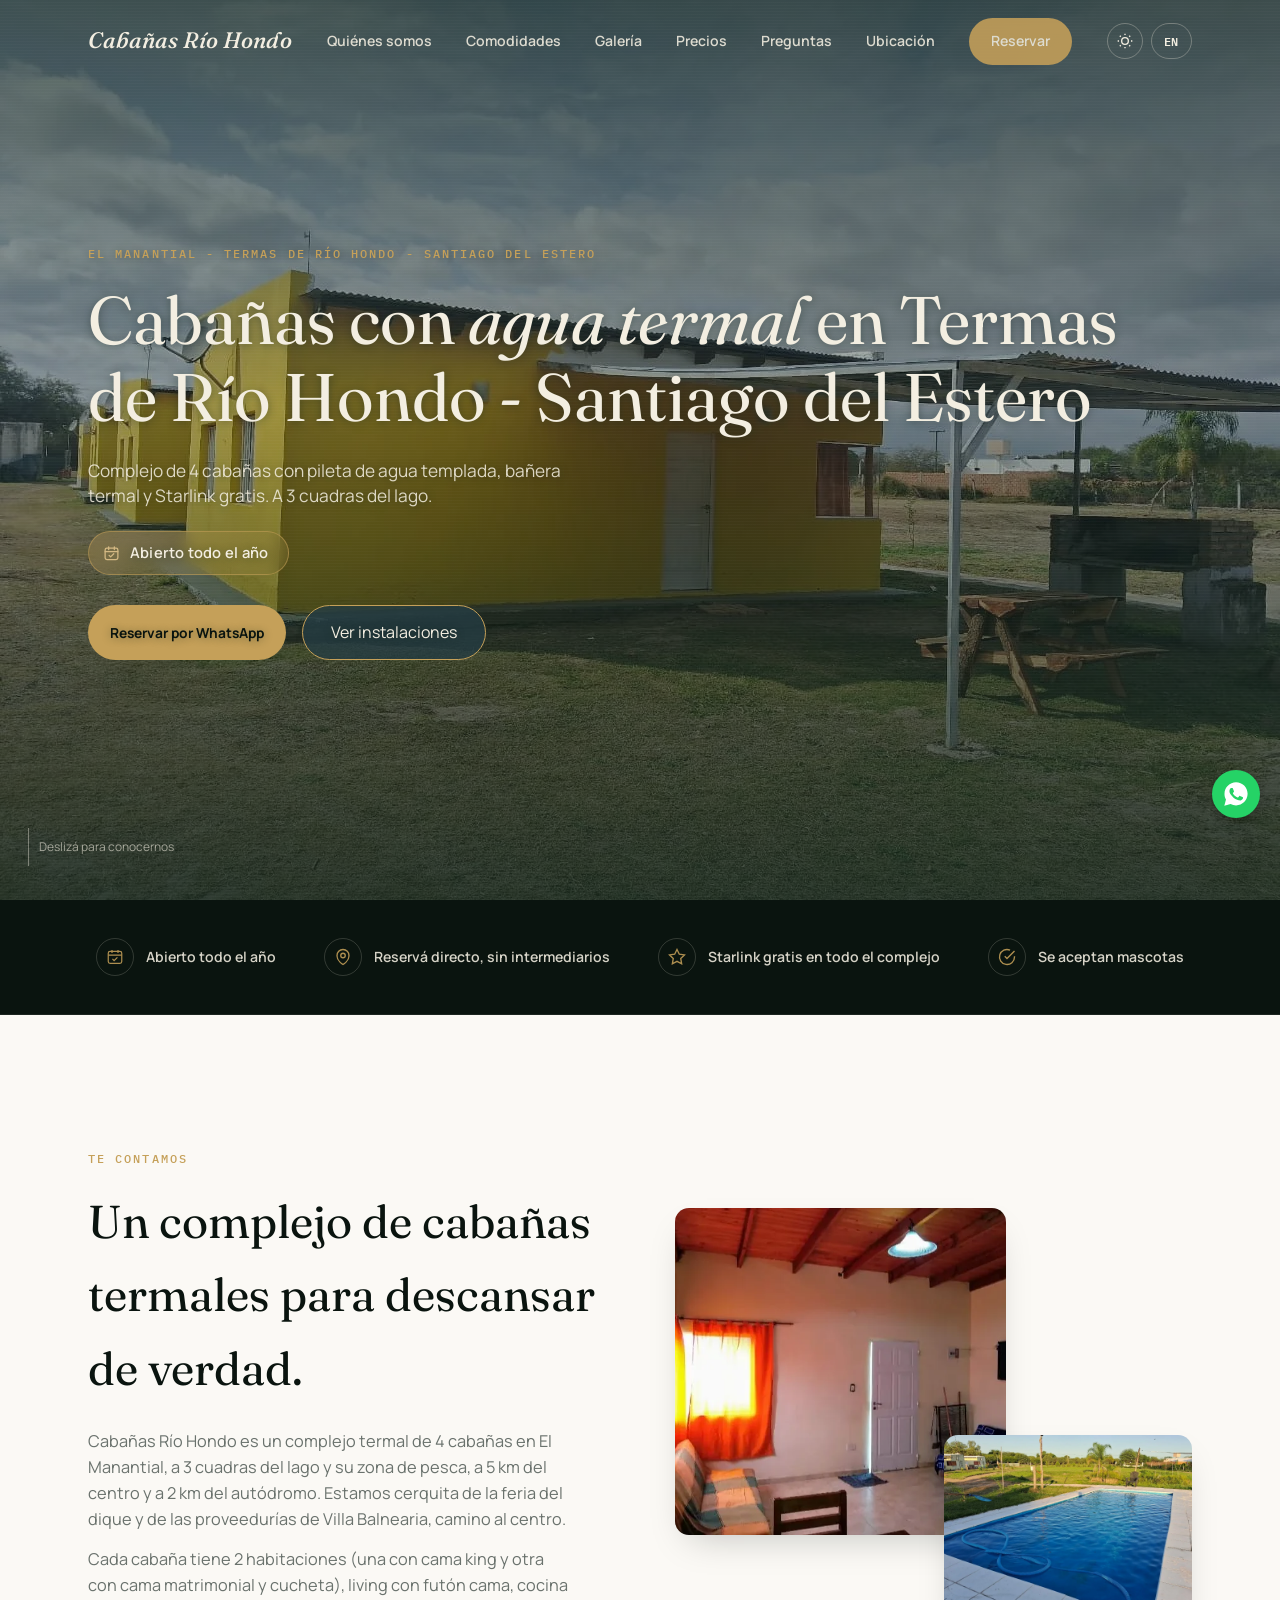
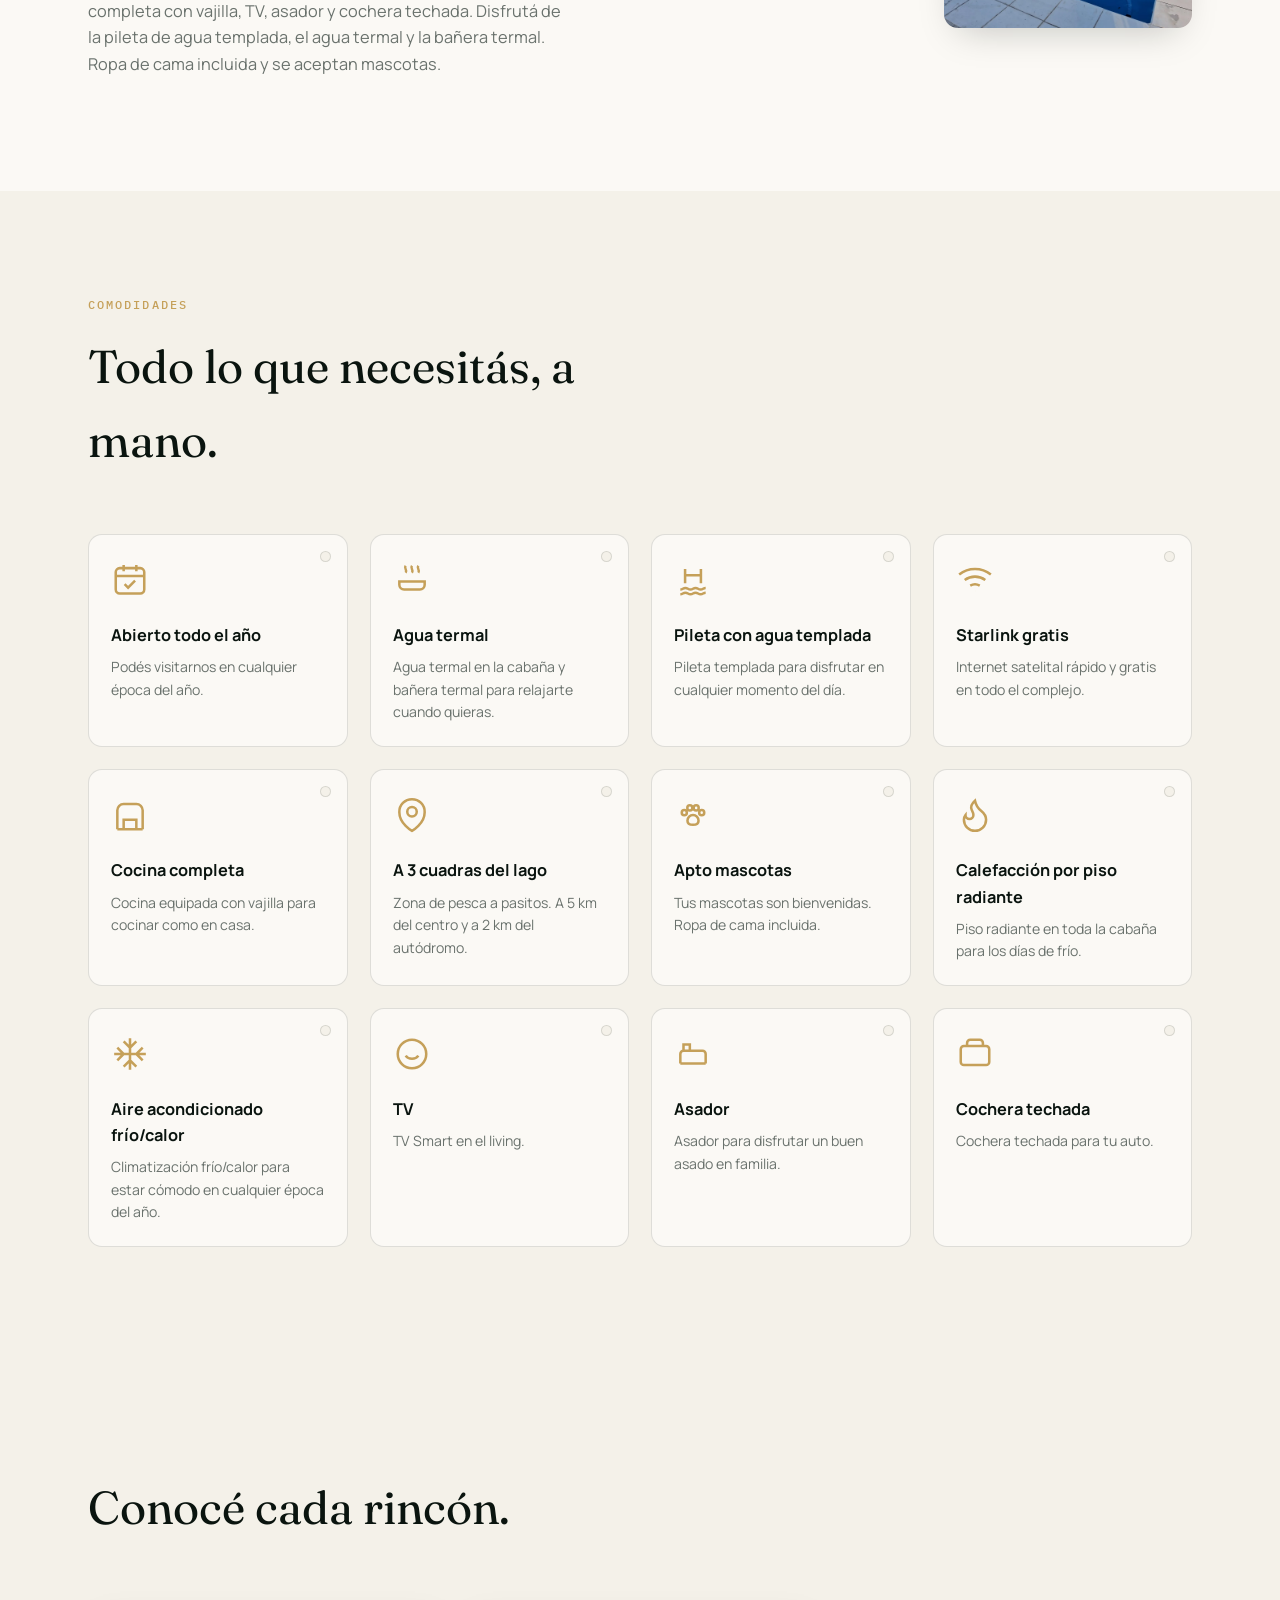
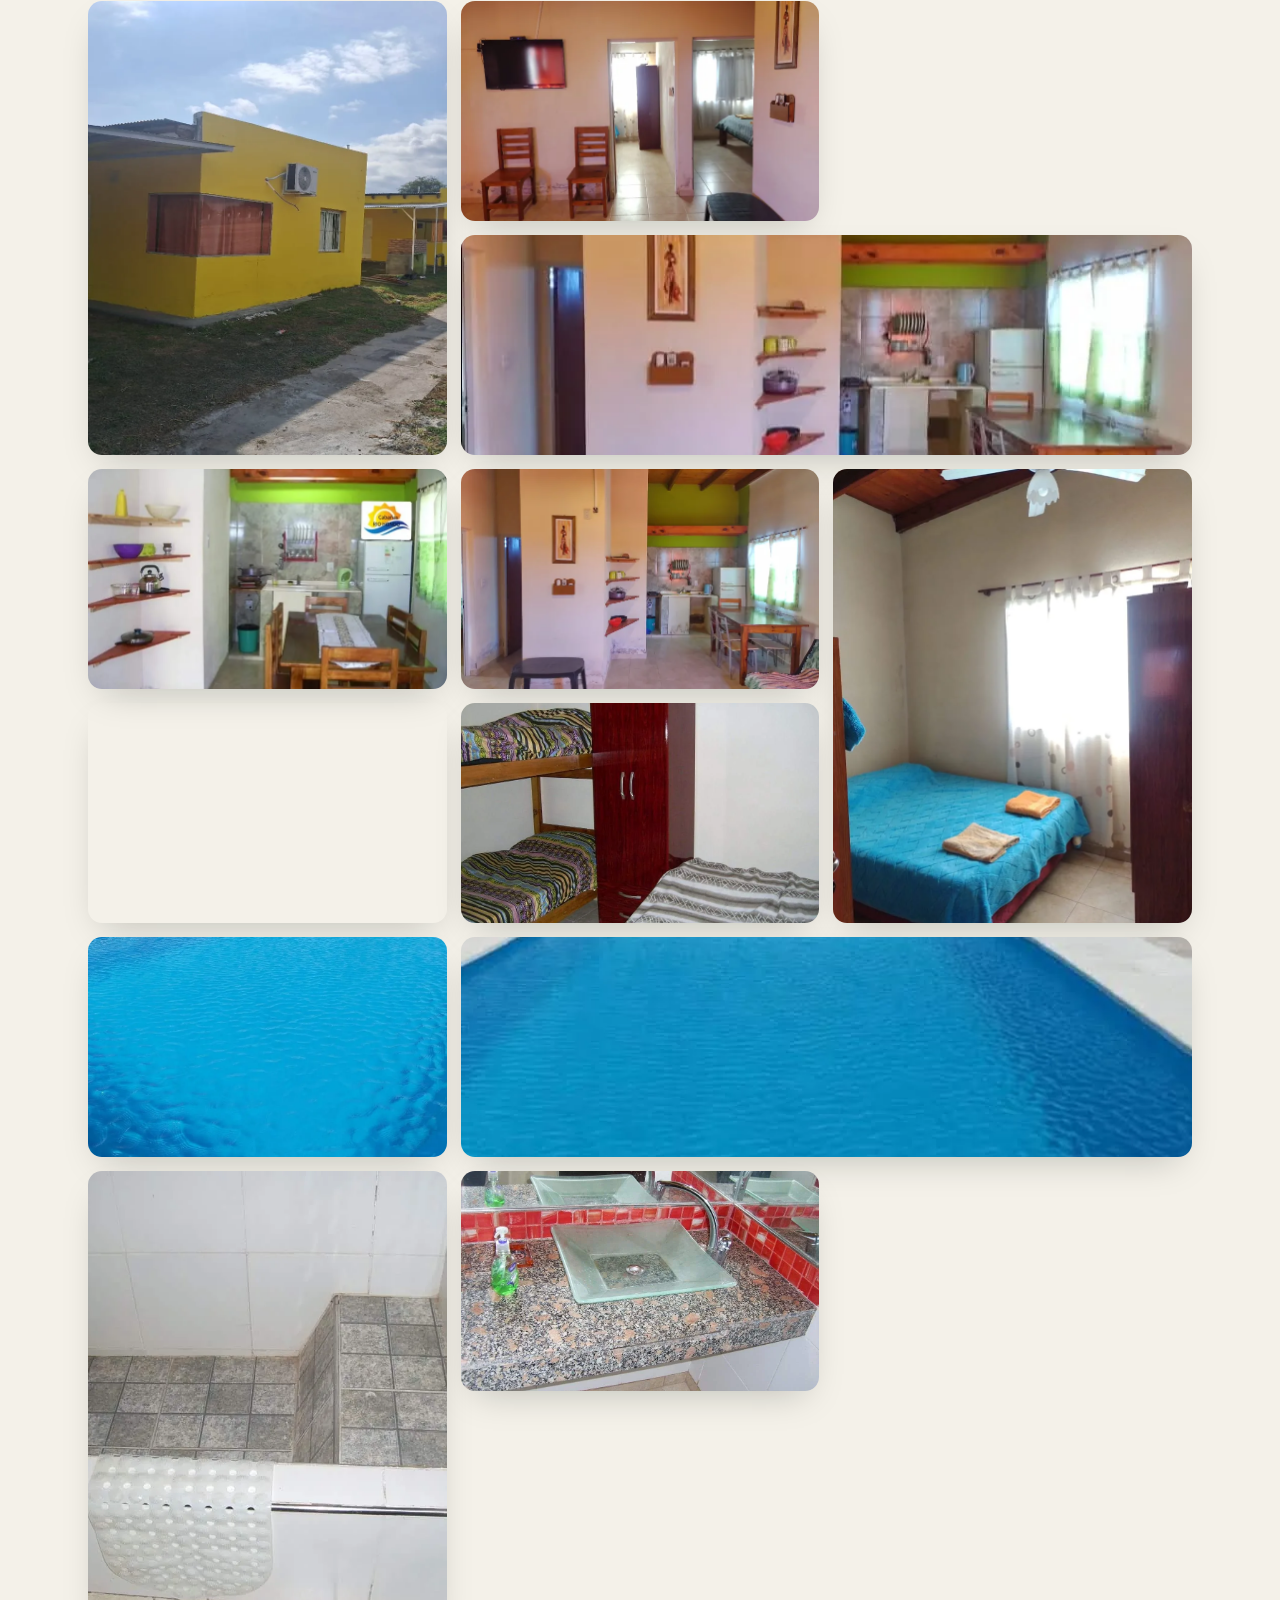
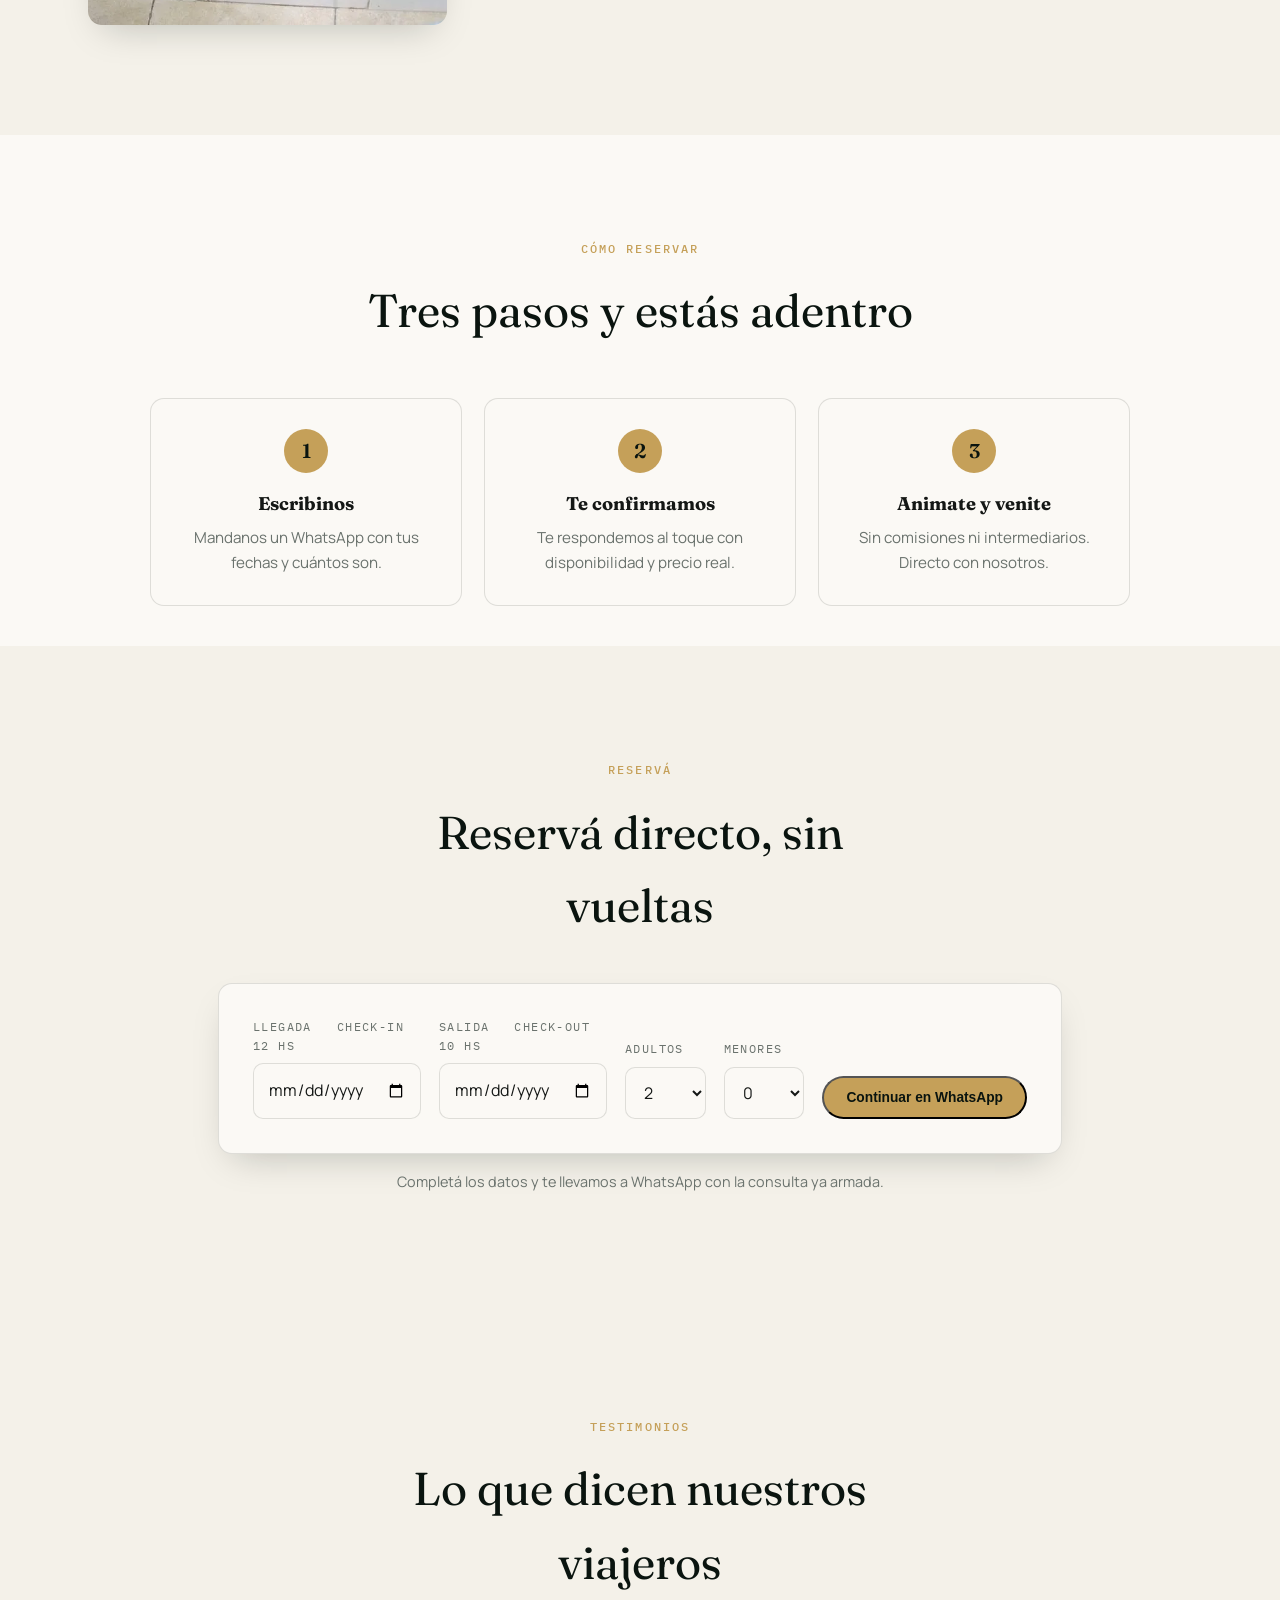
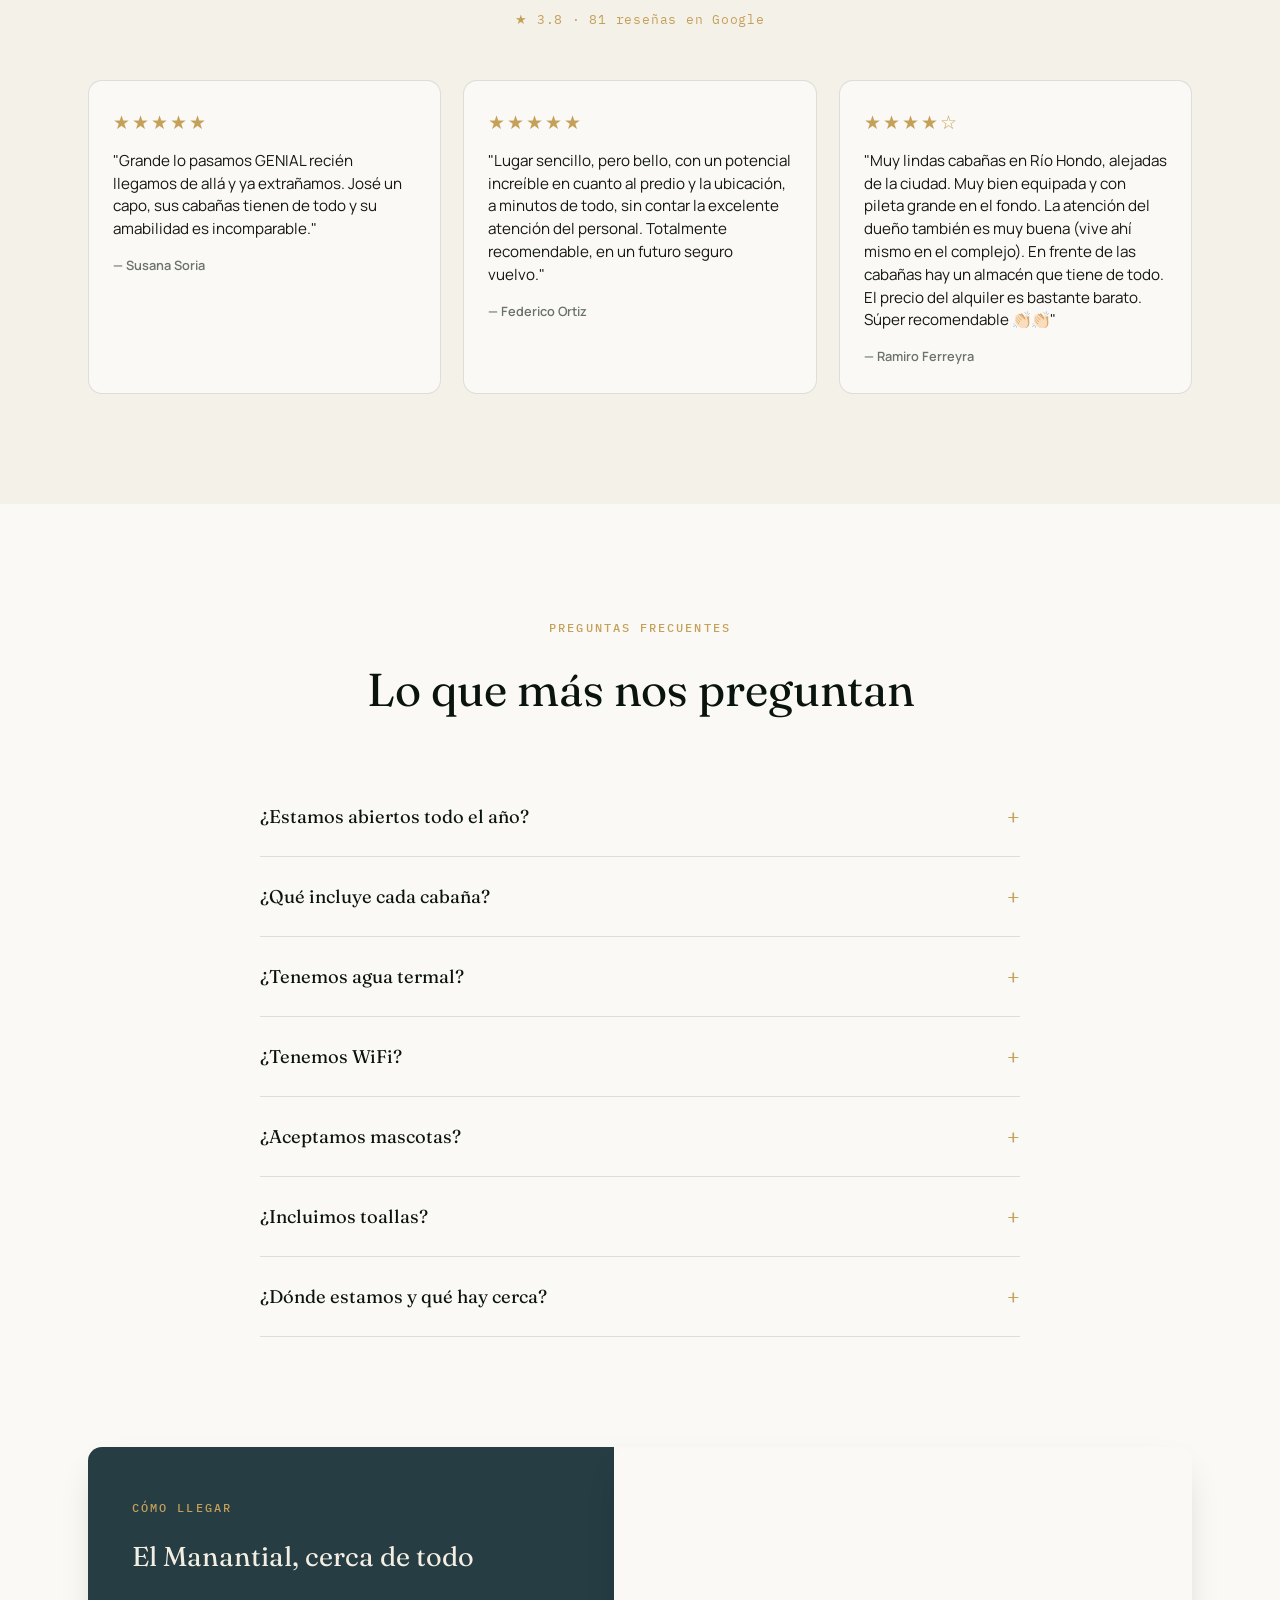
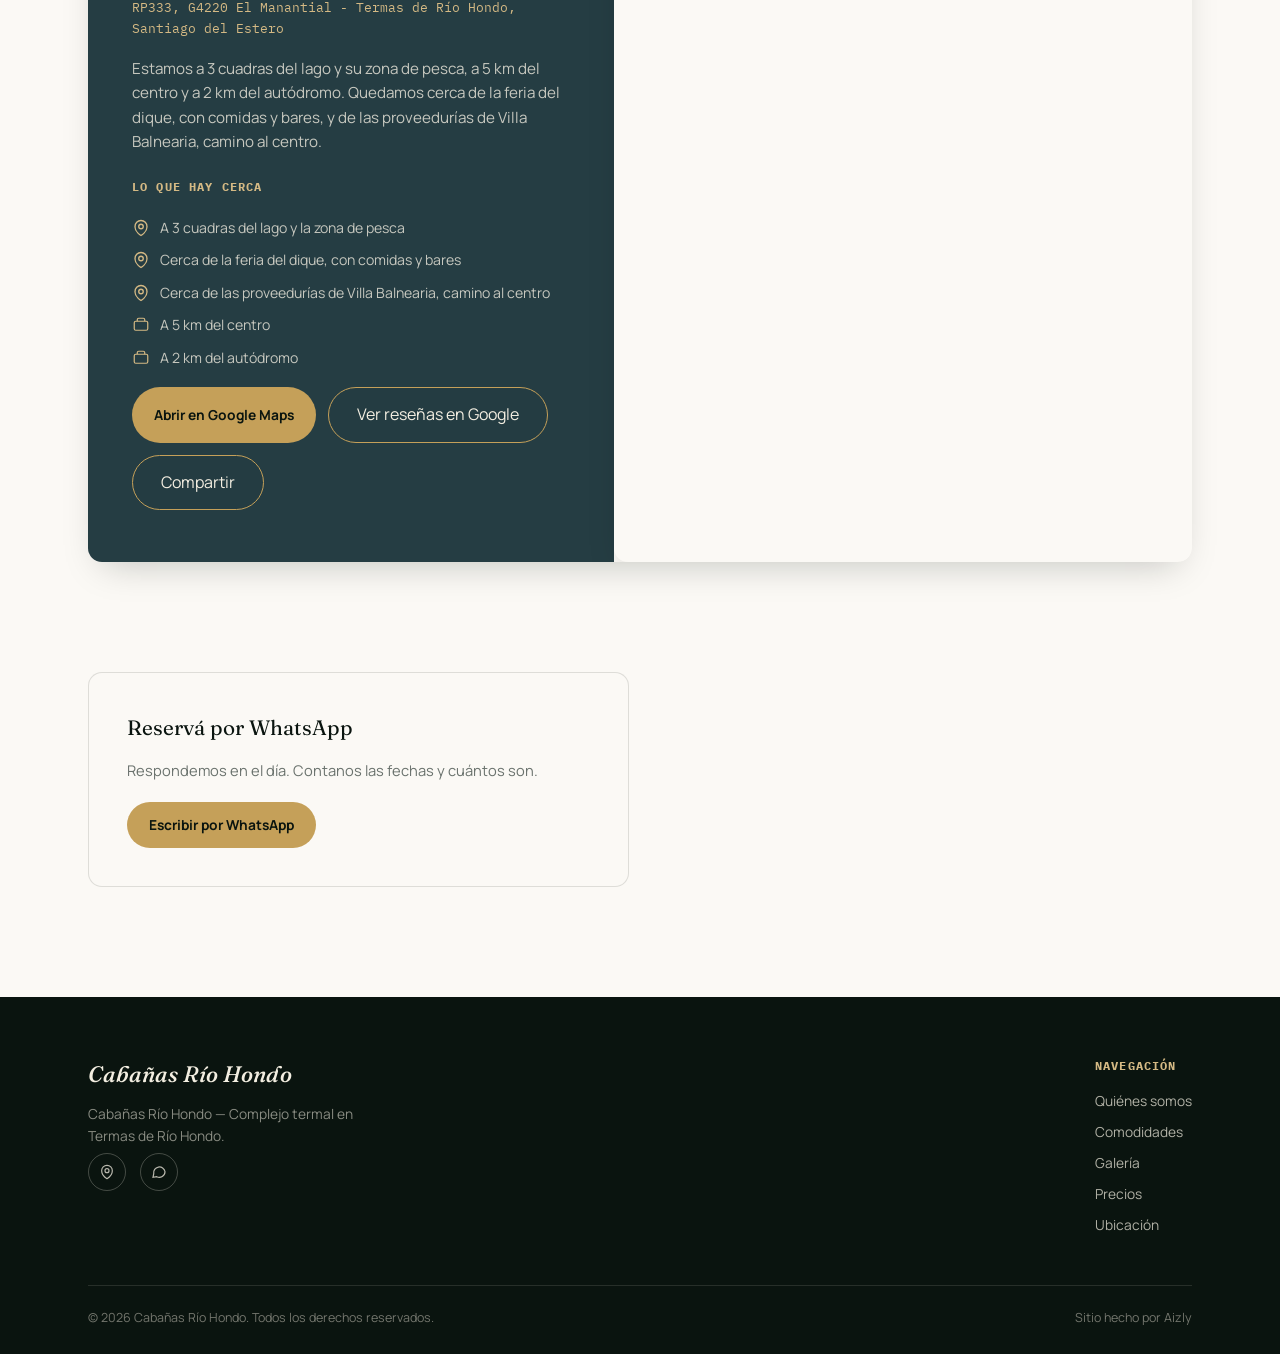
==== commit 5c6dee71: "Actualizar dominio a www.cabañasriohondo.com.ar (IDN) en canonical, schema JSON-LD, og/twitter, site" ====
--- a/index.html
+++ b/index.html
@@ -12,22 +12,22 @@
   <meta name="ICBM" content="-27.5385363, -64.8663391">
   <title id="meta-title">Cabañas en Termas de Río Hondo | Reserva Directa y Sin Comisiones</title>
   <meta name="description" id="meta-description" content="Alquiler de cabañas en Termas de Río Hondo. Equipadas, con pileta y excelente ubicación. Consultá disponibilidad y reservá directo por WhatsApp.">
-  <link rel="canonical" href="https://cabanas-rio-hondo.vercel.app/">
+  <link rel="canonical" href="https://www.cabañasriohondo.com.ar/">
   <meta name="theme-color" content="#16281F">
   <meta name="apple-mobile-web-app-capable" content="yes">
   <meta name="apple-mobile-web-app-status-bar-style" content="black-translucent">
   <meta name="mobile-web-app-capable" content="yes">
 
-  <script type="application/ld+json" id="schema-json">{"@context":"https://schema.org","@graph":[{"@type":"LodgingBusiness","@id":"https://cabanas-rio-hondo.vercel.app/#lodging","name":"Cabañas Río Hondo","alternateName":"Cabañas en Termas de Río Hondo","description":"Complejo termal de 4 cabañas en Termas de Río Hondo, con pileta de agua templada, agua termal, bañera termal y Starlink gratis. A 3 cuadras del lago.","url":"https://cabanas-rio-hondo.vercel.app/","telephone":"+5493813009166","image":["https://cabanas-rio-hondo.vercel.app/fotos/portada.webp","https://cabanas-rio-hondo.vercel.app/fotos/galeria-01.webp","https://cabanas-rio-hondo.vercel.app/fotos/galeria-05.webp","https://cabanas-rio-hondo.vercel.app/fotos/galeria-09.webp"],"logo":"https://cabanas-rio-hondo.vercel.app/fotos/Logo-direccionweb.jpeg","sameAs":["https://www.google.com/maps/place/Caba%C3%B1as+R%C3%ADo+Hondo/@-27.5385363,-64.8663391,17z/data=!3m1!4b1!4m9!3m8!1s0x94236fa59726b8b1:0x4a6b296bcb5cc215!5m2!4m1!1i2!8m2!3d-27.5385363!4d-64.8663391!16s%2Fg%2F11c7w748tw!18m1!1e1"],"hasMap":"https://www.google.com/maps/place/Caba%C3%B1as+R%C3%ADo+Hondo/@-27.5385363,-64.8663391,17z/data=!3m1!4b1!4m9!3m8!1s0x94236fa59726b8b1:0x4a6b296bcb5cc215!5m2!4m1!1i2!8m2!3d-27.5385363!4d-64.8663391!16s%2Fg%2F11c7w748tw!18m1!1e1","numberOfRooms":4,"petsAllowed":true,"address":{"@type":"PostalAddress","streetAddress":"RP333","addressLocality":"Termas de Río Hondo","addressRegion":"Santiago del Estero","postalCode":"G4220","addressCountry":"AR"},"geo":{"@type":"GeoCoordinates","latitude":-27.5385363,"longitude":-64.8663391},"areaServed":{"@type":"Place","name":"Termas de Río Hondo"},"amenityFeature":[{"@type":"LocationFeatureSpecification","name":"Abierto todo el año","value":true},{"@type":"LocationFeatureSpecification","name":"Agua termal","value":true},{"@type":"LocationFeatureSpecification","name":"Pileta con agua templada","value":true},{"@type":"LocationFeatureSpecification","name":"Starlink gratis","value":true},{"@type":"LocationFeatureSpecification","name":"Cocina completa","value":true},{"@type":"LocationFeatureSpecification","name":"A 3 cuadras del lago","value":true},{"@type":"LocationFeatureSpecification","name":"Apto mascotas","value":true},{"@type":"LocationFeatureSpecification","name":"Calefacción por piso radiante","value":true},{"@type":"LocationFeatureSpecification","name":"Aire acondicionado frío/calor","value":true},{"@type":"LocationFeatureSpecification","name":"TV","value":true},{"@type":"LocationFeatureSpecification","name":"Asador","value":true},{"@type":"LocationFeatureSpecification","name":"Cochera techada","value":true}]},{"@type":"WebSite","@id":"https://cabanas-rio-hondo.vercel.app/#website","url":"https://cabanas-rio-hondo.vercel.app/","name":"Cabañas Río Hondo","inLanguage":"es-AR","publisher":{"@id":"https://cabanas-rio-hondo.vercel.app/#lodging"}},{"@type":"FAQPage","@id":"https://cabanas-rio-hondo.vercel.app/#faq","mainEntity":[{"@type":"Question","name":"¿Estamos abiertos todo el año?","acceptedAnswer":{"@type":"Answer","text":"Sí, estamos abiertos todo el año."}},{"@type":"Question","name":"¿Qué incluye cada cabaña?","acceptedAnswer":{"@type":"Answer","text":"Cada cabaña tiene 2 habitaciones (una con cama king y otra con cama matrimonial y cucheta), living con futón cama, cocina completa con vajilla, TV, asador y cochera techada."}},{"@type":"Question","name":"¿Tenemos agua termal?","acceptedAnswer":{"@type":"Answer","text":"Sí. Cada cabaña tiene agua termal y bañera termal, además de la pileta con agua templada."}},{"@type":"Question","name":"¿Tenemos WiFi?","acceptedAnswer":{"@type":"Answer","text":"Sí, Starlink gratis en todo el complejo."}},{"@type":"Question","name":"¿Aceptamos mascotas?","acceptedAnswer":{"@type":"Answer","text":"Sí, aceptamos mascotas."}},{"@type":"Question","name":"¿Incluimos toallas?","acceptedAnswer":{"@type":"Answer","text":"La ropa de cama está incluida. No entregamos toallas, te pedimos que traigas las tuyas."}},{"@type":"Question","name":"¿Dónde estamos y qué hay cerca?","acceptedAnswer":{"@type":"Answer","text":"Estamos en El Manantial, a 3 cuadras del lago y la zona de pesca, a 5 km del centro y a 2 km del autódromo. Además, cerca de la feria del dique (comidas y bares) y de las proveedurías de Villa Balnearia, camino al centro."}}]}]}</script>
+  <script type="application/ld+json" id="schema-json">{"@context":"https://schema.org","@graph":[{"@type":"LodgingBusiness","@id":"https://www.cabañasriohondo.com.ar/#lodging","name":"Cabañas Río Hondo","alternateName":"Cabañas en Termas de Río Hondo","description":"Complejo termal de 4 cabañas en Termas de Río Hondo, con pileta de agua templada, agua termal, bañera termal y Starlink gratis. A 3 cuadras del lago.","url":"https://www.cabañasriohondo.com.ar/","telephone":"+5493813009166","image":["https://www.cabañasriohondo.com.ar/fotos/portada.webp","https://www.cabañasriohondo.com.ar/fotos/galeria-01.webp","https://www.cabañasriohondo.com.ar/fotos/galeria-05.webp","https://www.cabañasriohondo.com.ar/fotos/galeria-09.webp"],"logo":"https://www.cabañasriohondo.com.ar/fotos/Logo-direccionweb.jpeg","sameAs":["https://www.google.com/maps/place/Caba%C3%B1as+R%C3%ADo+Hondo/@-27.5385363,-64.8663391,17z/data=!3m1!4b1!4m9!3m8!1s0x94236fa59726b8b1:0x4a6b296bcb5cc215!5m2!4m1!1i2!8m2!3d-27.5385363!4d-64.8663391!16s%2Fg%2F11c7w748tw!18m1!1e1"],"hasMap":"https://www.google.com/maps/place/Caba%C3%B1as+R%C3%ADo+Hondo/@-27.5385363,-64.8663391,17z/data=!3m1!4b1!4m9!3m8!1s0x94236fa59726b8b1:0x4a6b296bcb5cc215!5m2!4m1!1i2!8m2!3d-27.5385363!4d-64.8663391!16s%2Fg%2F11c7w748tw!18m1!1e1","numberOfRooms":4,"petsAllowed":true,"address":{"@type":"PostalAddress","streetAddress":"RP333","addressLocality":"Termas de Río Hondo","addressRegion":"Santiago del Estero","postalCode":"G4220","addressCountry":"AR"},"geo":{"@type":"GeoCoordinates","latitude":-27.5385363,"longitude":-64.8663391},"areaServed":{"@type":"Place","name":"Termas de Río Hondo"},"amenityFeature":[{"@type":"LocationFeatureSpecification","name":"Abierto todo el año","value":true},{"@type":"LocationFeatureSpecification","name":"Agua termal","value":true},{"@type":"LocationFeatureSpecification","name":"Pileta con agua templada","value":true},{"@type":"LocationFeatureSpecification","name":"Starlink gratis","value":true},{"@type":"LocationFeatureSpecification","name":"Cocina completa","value":true},{"@type":"LocationFeatureSpecification","name":"A 3 cuadras del lago","value":true},{"@type":"LocationFeatureSpecification","name":"Apto mascotas","value":true},{"@type":"LocationFeatureSpecification","name":"Calefacción por piso radiante","value":true},{"@type":"LocationFeatureSpecification","name":"Aire acondicionado frío/calor","value":true},{"@type":"LocationFeatureSpecification","name":"TV","value":true},{"@type":"LocationFeatureSpecification","name":"Asador","value":true},{"@type":"LocationFeatureSpecification","name":"Cochera techada","value":true}]},{"@type":"WebSite","@id":"https://www.cabañasriohondo.com.ar/#website","url":"https://www.cabañasriohondo.com.ar/","name":"Cabañas Río Hondo","inLanguage":"es-AR","publisher":{"@id":"https://www.cabañasriohondo.com.ar/#lodging"}},{"@type":"FAQPage","@id":"https://www.cabañasriohondo.com.ar/#faq","mainEntity":[{"@type":"Question","name":"¿Estamos abiertos todo el año?","acceptedAnswer":{"@type":"Answer","text":"Sí, estamos abiertos todo el año."}},{"@type":"Question","name":"¿Qué incluye cada cabaña?","acceptedAnswer":{"@type":"Answer","text":"Cada cabaña tiene 2 habitaciones (una con cama king y otra con cama matrimonial y cucheta), living con futón cama, cocina completa con vajilla, TV, asador y cochera techada."}},{"@type":"Question","name":"¿Tenemos agua termal?","acceptedAnswer":{"@type":"Answer","text":"Sí. Cada cabaña tiene agua termal y bañera termal, además de la pileta con agua templada."}},{"@type":"Question","name":"¿Tenemos WiFi?","acceptedAnswer":{"@type":"Answer","text":"Sí, Starlink gratis en todo el complejo."}},{"@type":"Question","name":"¿Aceptamos mascotas?","acceptedAnswer":{"@type":"Answer","text":"Sí, aceptamos mascotas."}},{"@type":"Question","name":"¿Incluimos toallas?","acceptedAnswer":{"@type":"Answer","text":"La ropa de cama está incluida. No entregamos toallas, te pedimos que traigas las tuyas."}},{"@type":"Question","name":"¿Dónde estamos y qué hay cerca?","acceptedAnswer":{"@type":"Answer","text":"Estamos en El Manantial, a 3 cuadras del lago y la zona de pesca, a 5 km del centro y a 2 km del autódromo. Además, cerca de la feria del dique (comidas y bares) y de las proveedurías de Villa Balnearia, camino al centro."}}]}]}</script>
 
   <meta property="og:title" id="og-title" content="Cabañas en Termas de Río Hondo | Reserva Directa y Sin Comisiones">
   <meta property="og:description" id="og-description" content="Alquiler de cabañas en Termas de Río Hondo. Equipadas, con pileta y excelente ubicación. Consultá disponibilidad y reservá directo por WhatsApp.">
-  <meta property="og:url" id="og-url" content="https://cabanas-rio-hondo.vercel.app/">
+  <meta property="og:url" id="og-url" content="https://www.cabañasriohondo.com.ar/">
   <meta property="og:type" content="website">
   <meta property="og:site_name" content="Cabañas Río Hondo">
   <meta property="og:locale" content="es_AR">
   <meta property="og:locale:alternate" content="en_US">
-  <meta property="og:image" id="og-image" content="https://cabanas-rio-hondo.vercel.app/fotos/og-cabanas.jpg">
+  <meta property="og:image" id="og-image" content="https://www.cabañasriohondo.com.ar/fotos/og-cabanas.jpg">
   <meta property="og:image:width" content="1200">
   <meta property="og:image:height" content="630">
   <meta property="og:image:type" content="image/jpeg">
@@ -35,7 +35,7 @@
   <meta name="twitter:card" content="summary_large_image">
   <meta name="twitter:title" id="twitter-title" content="Cabañas en Termas de Río Hondo | Reserva Directa y Sin Comisiones">
   <meta name="twitter:description" id="twitter-description" content="Alquiler de cabañas en Termas de Río Hondo. Equipadas, con pileta y excelente ubicación. Consultá disponibilidad y reservá directo por WhatsApp.">
-  <meta name="twitter:image" id="twitter-image" content="https://cabanas-rio-hondo.vercel.app/fotos/og-cabanas.jpg">
+  <meta name="twitter:image" id="twitter-image" content="https://www.cabañasriohondo.com.ar/fotos/og-cabanas.jpg">
 
   <link rel="icon" id="favicon-link"
     href="data:image/svg+xml,%3Csvg xmlns='http://www.w3.org/2000/svg' viewBox='0 0 100 100'%3E%3Crect width='100' height='100' rx='22' fill='%2316281F'/%3E%3Cpath d='M18 70 L40 40 L52 56 L64 32 L84 70 Z' fill='%23D9A441'/%3E%3Ccircle cx='74' cy='26' r='7' fill='%23D9A441' opacity='0.85'/%3E%3C/svg%3E">
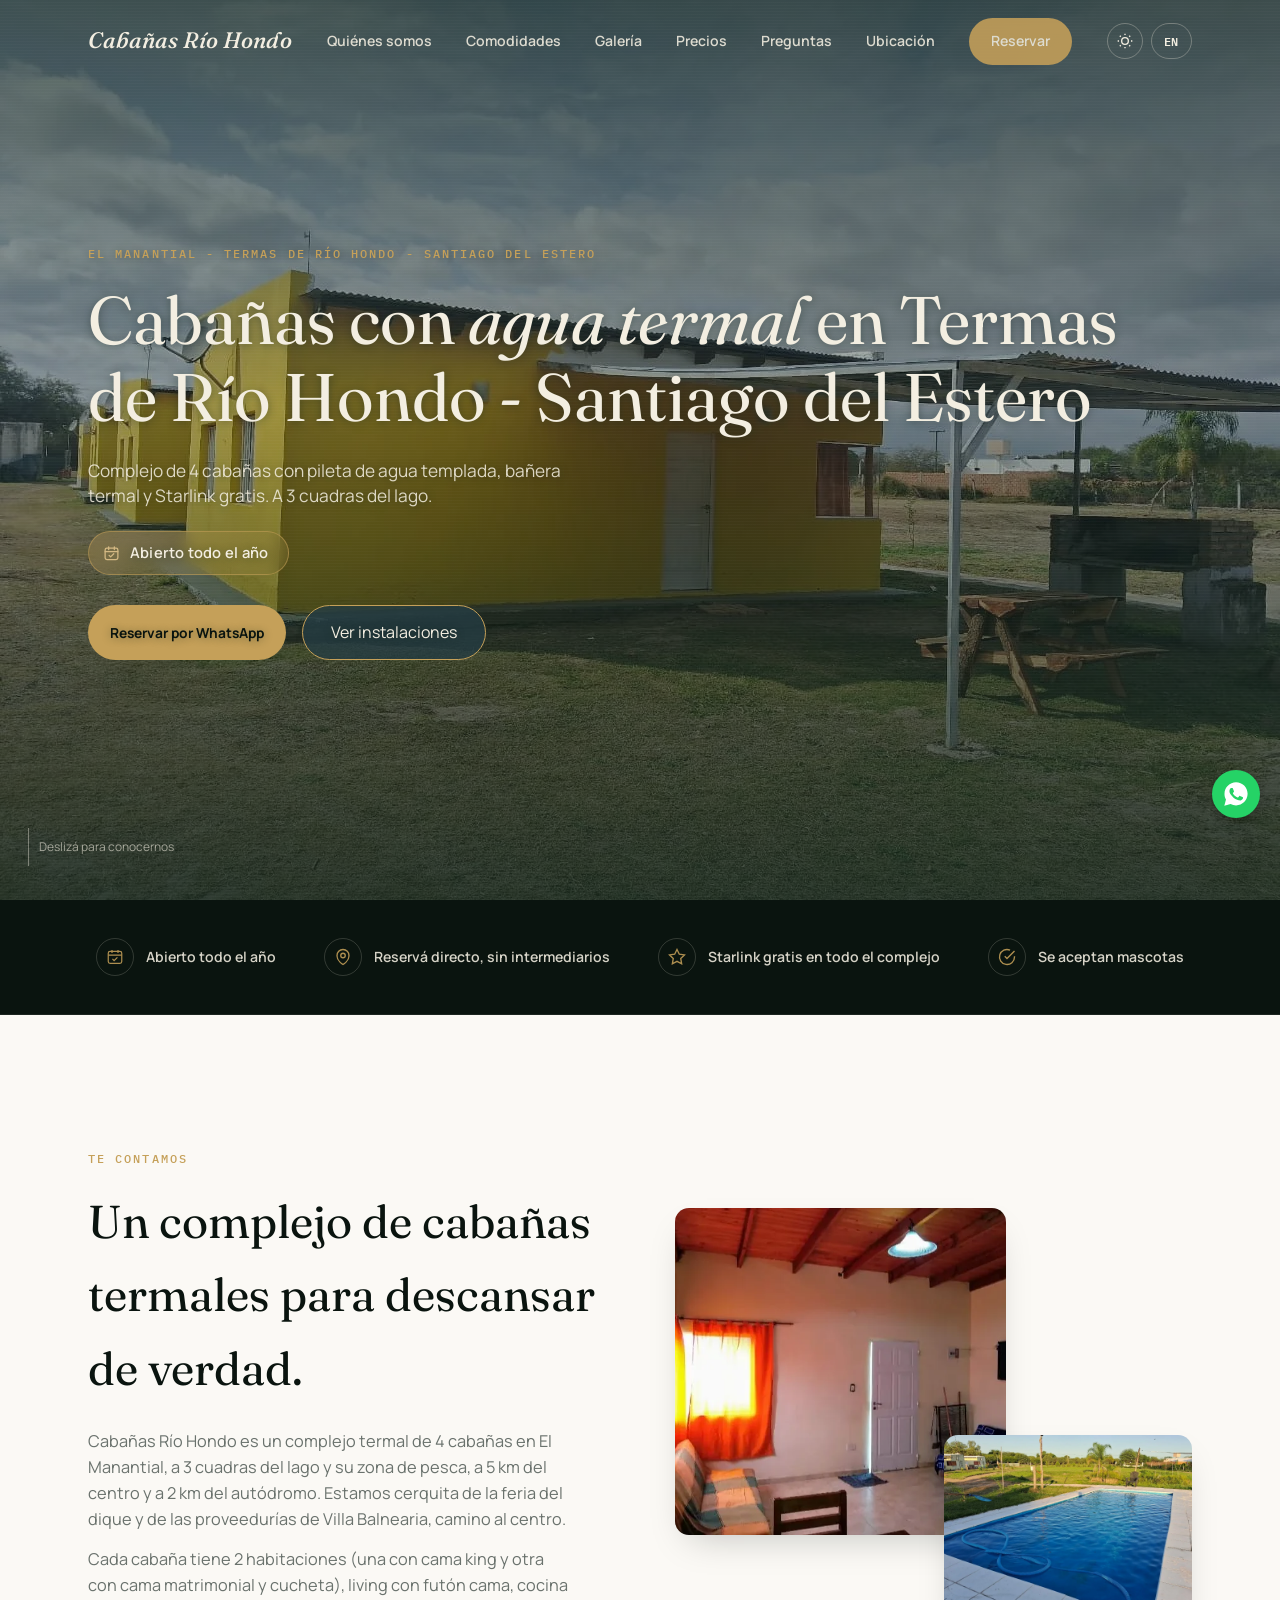
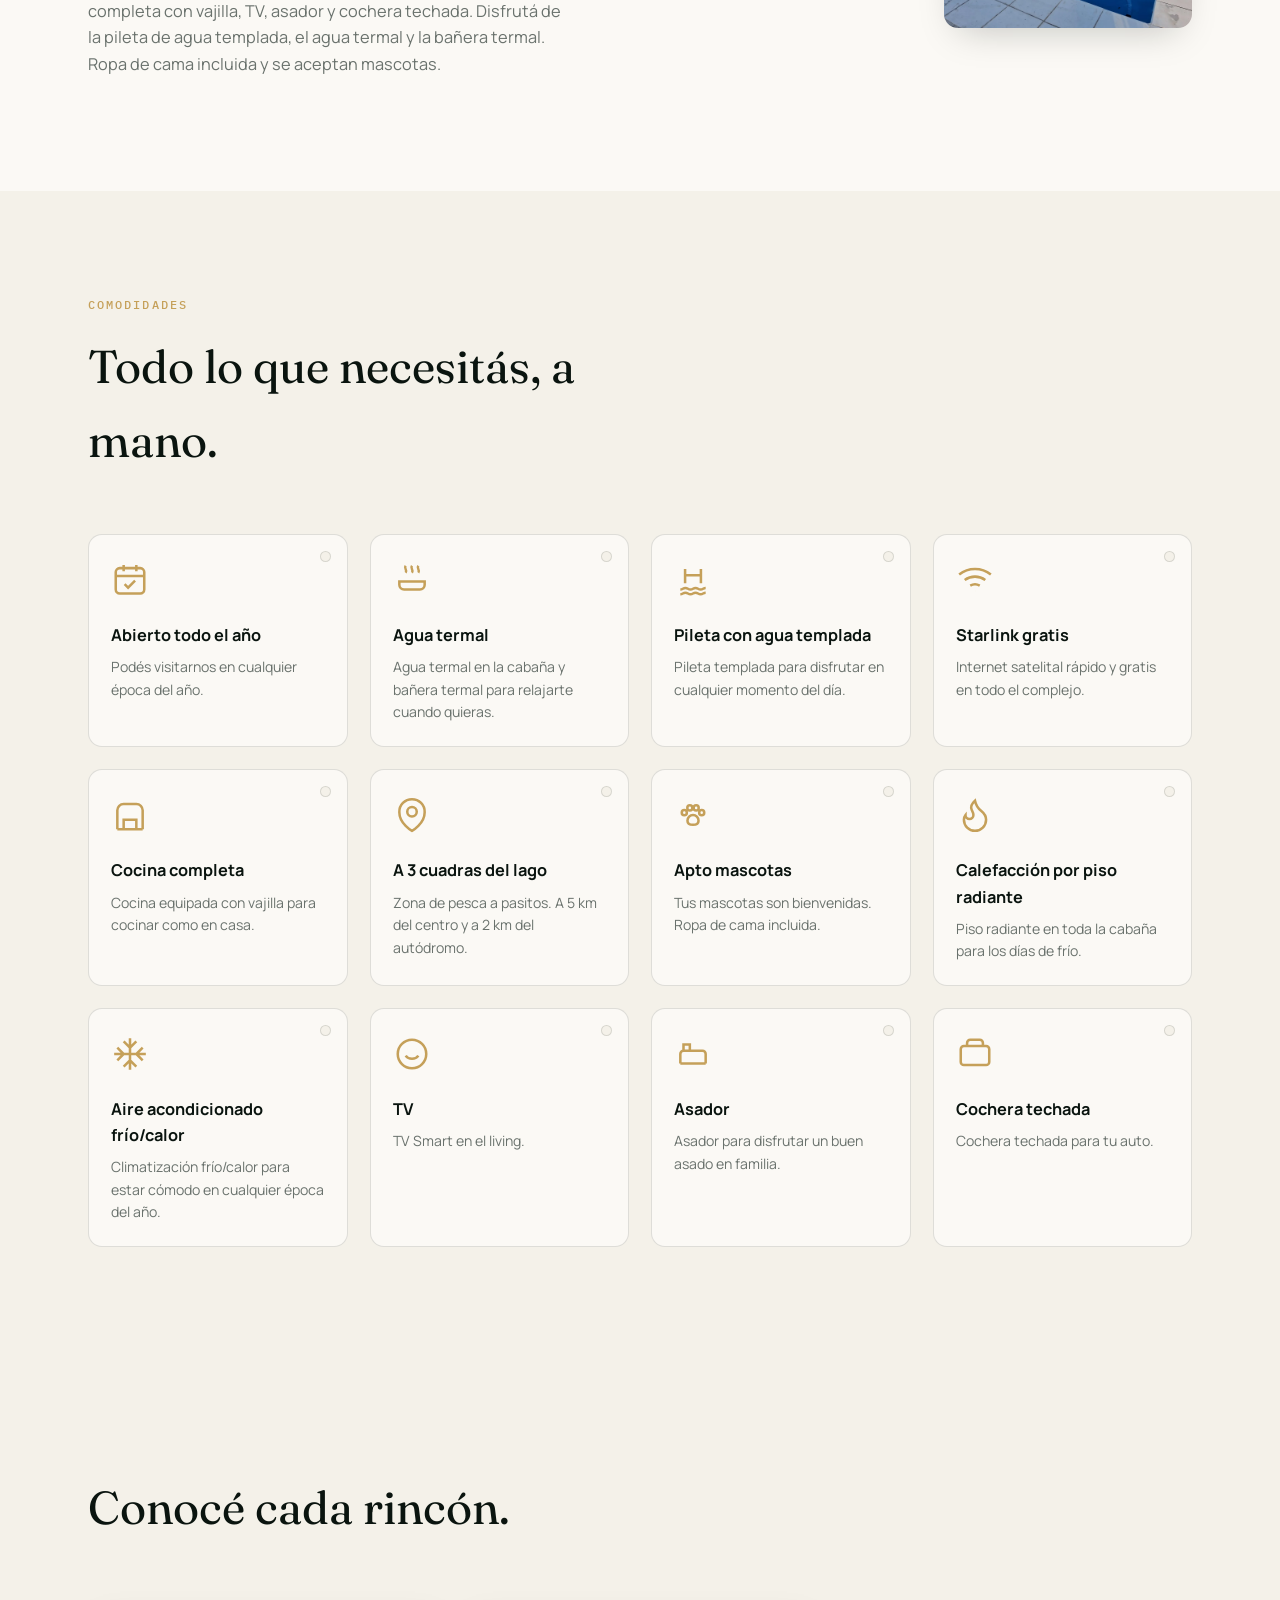
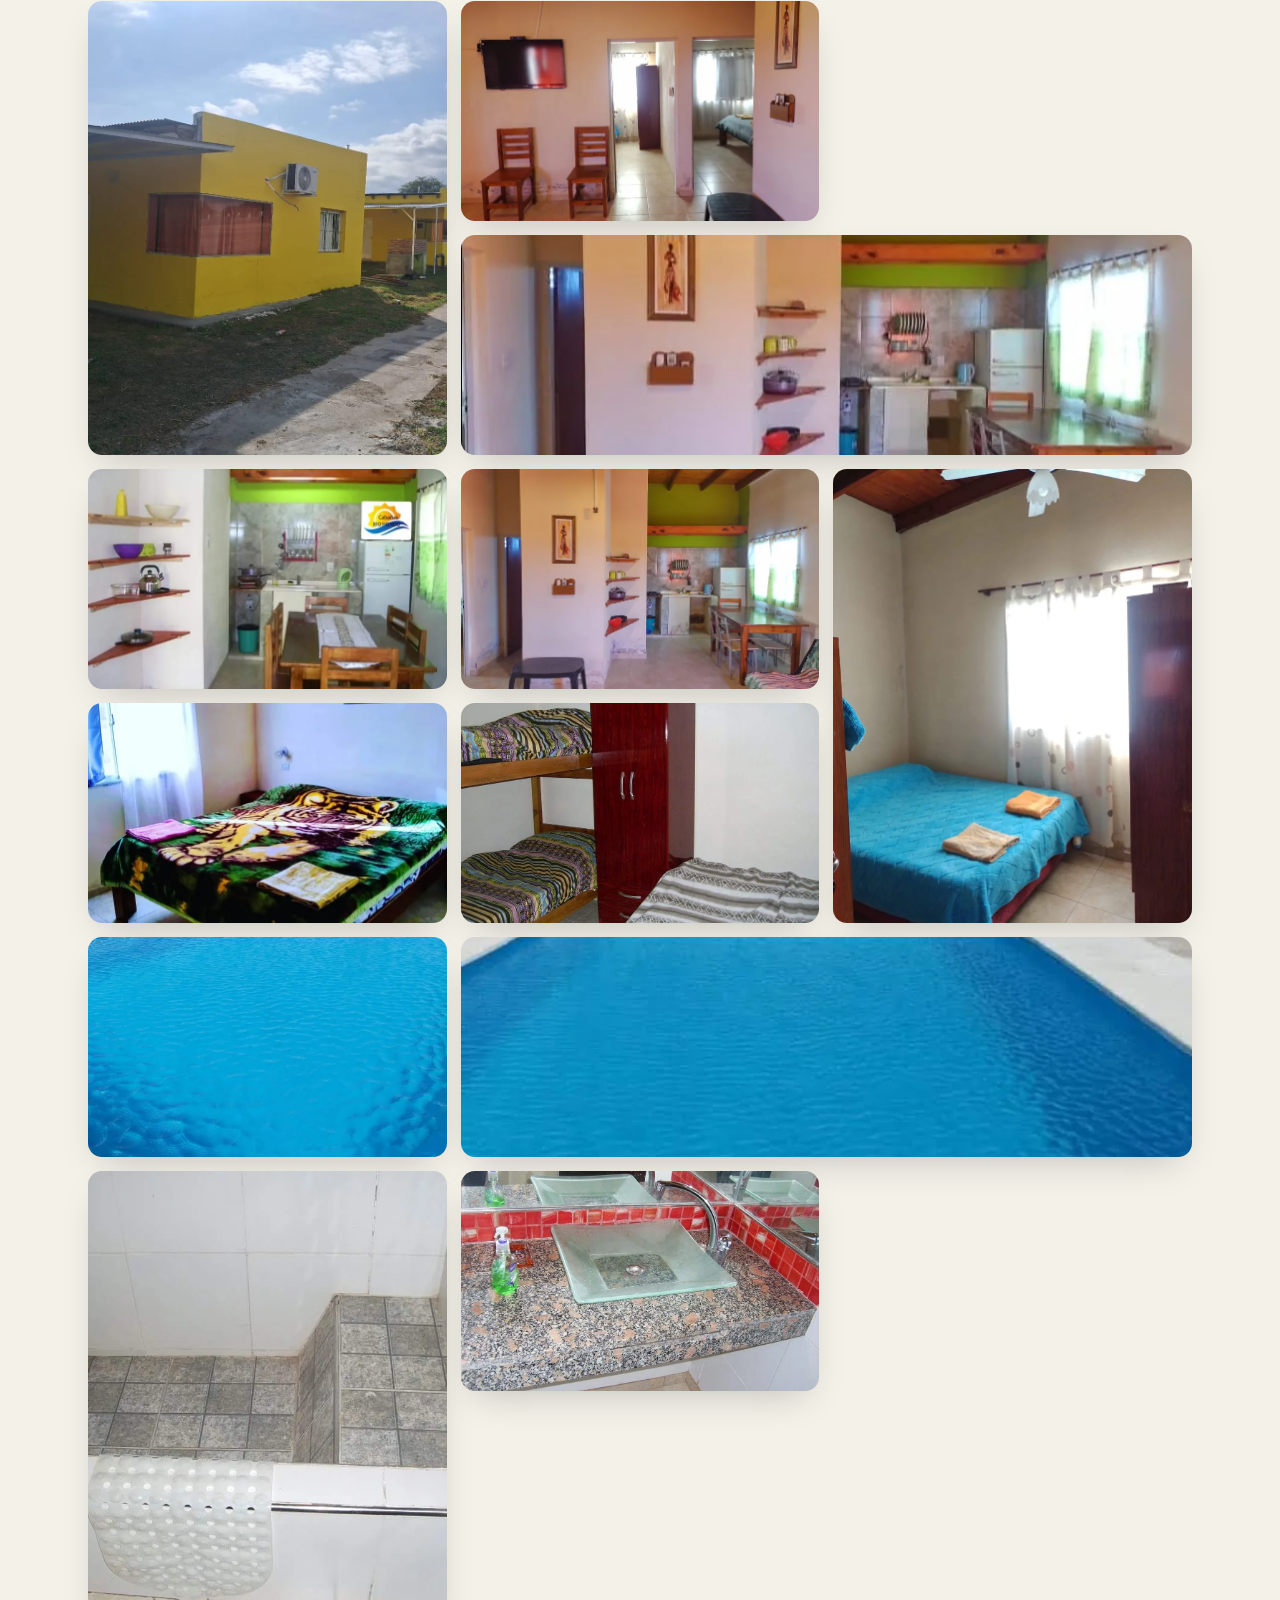
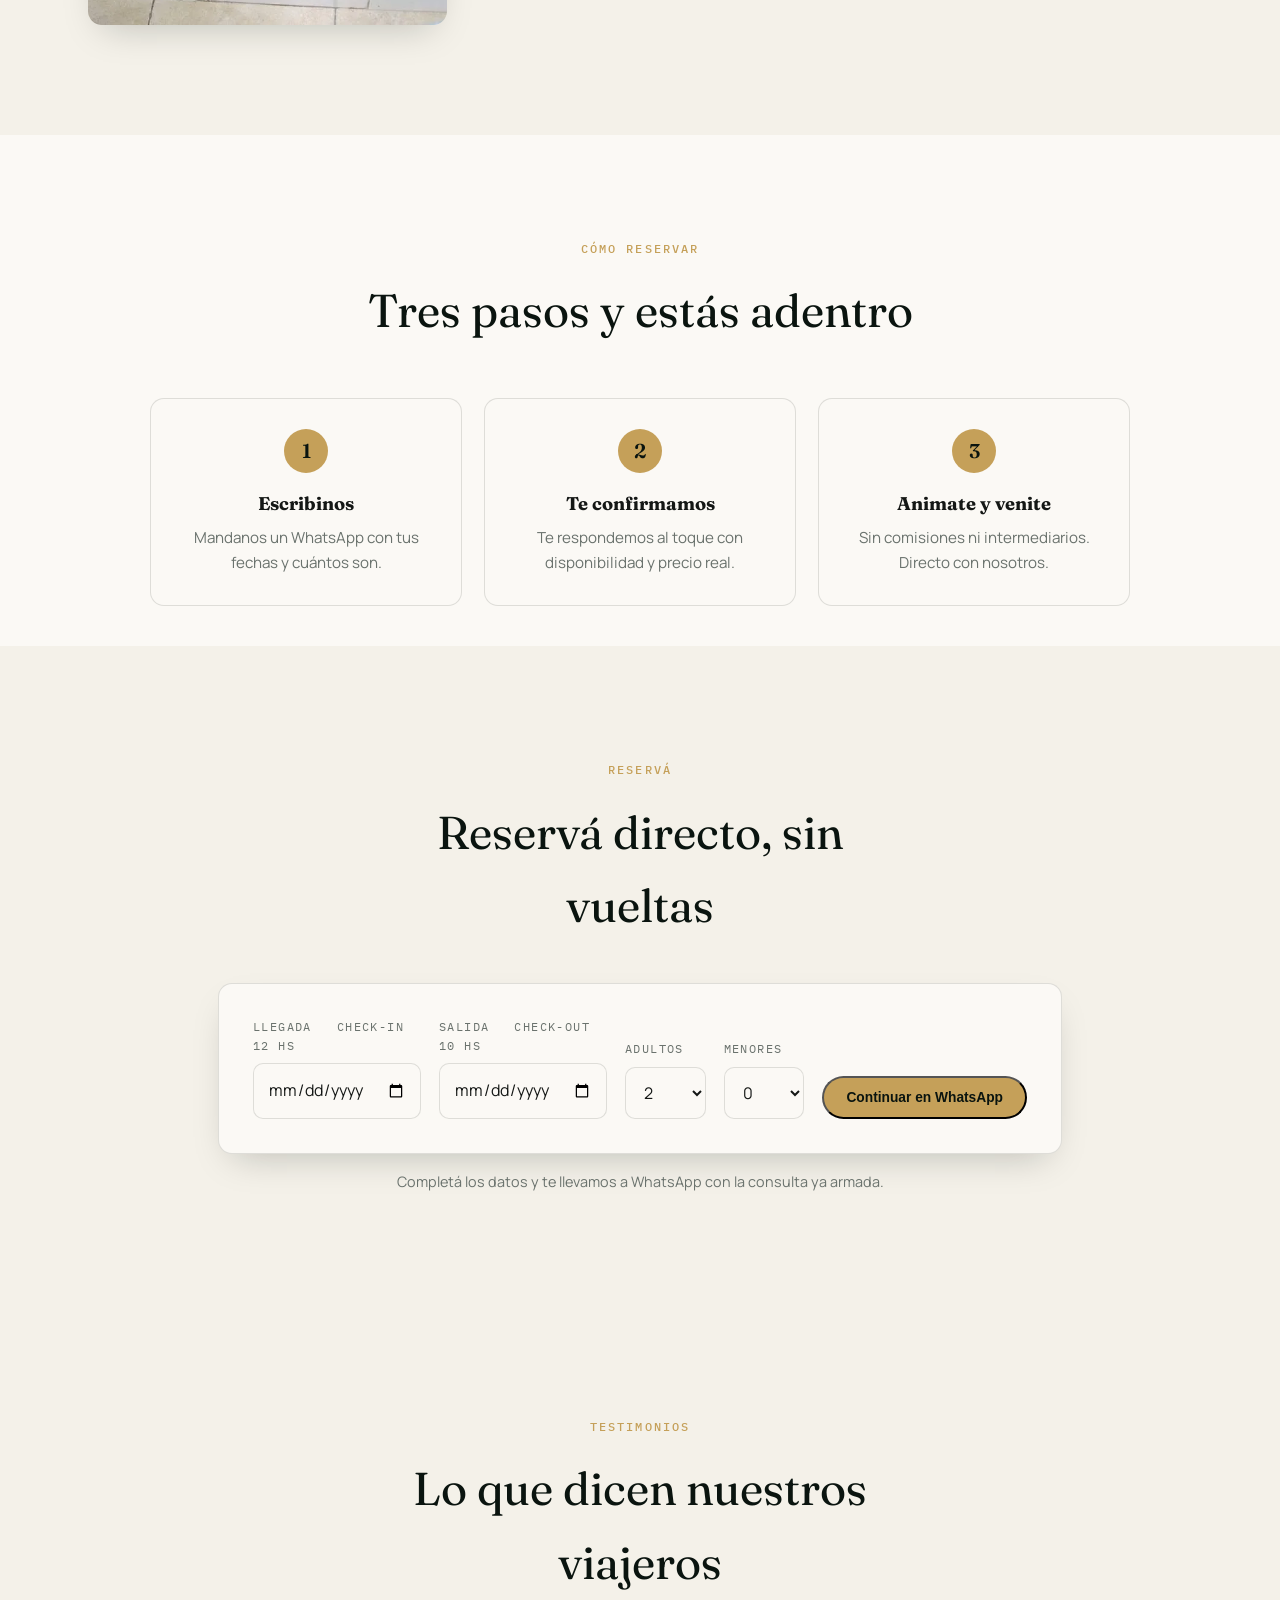
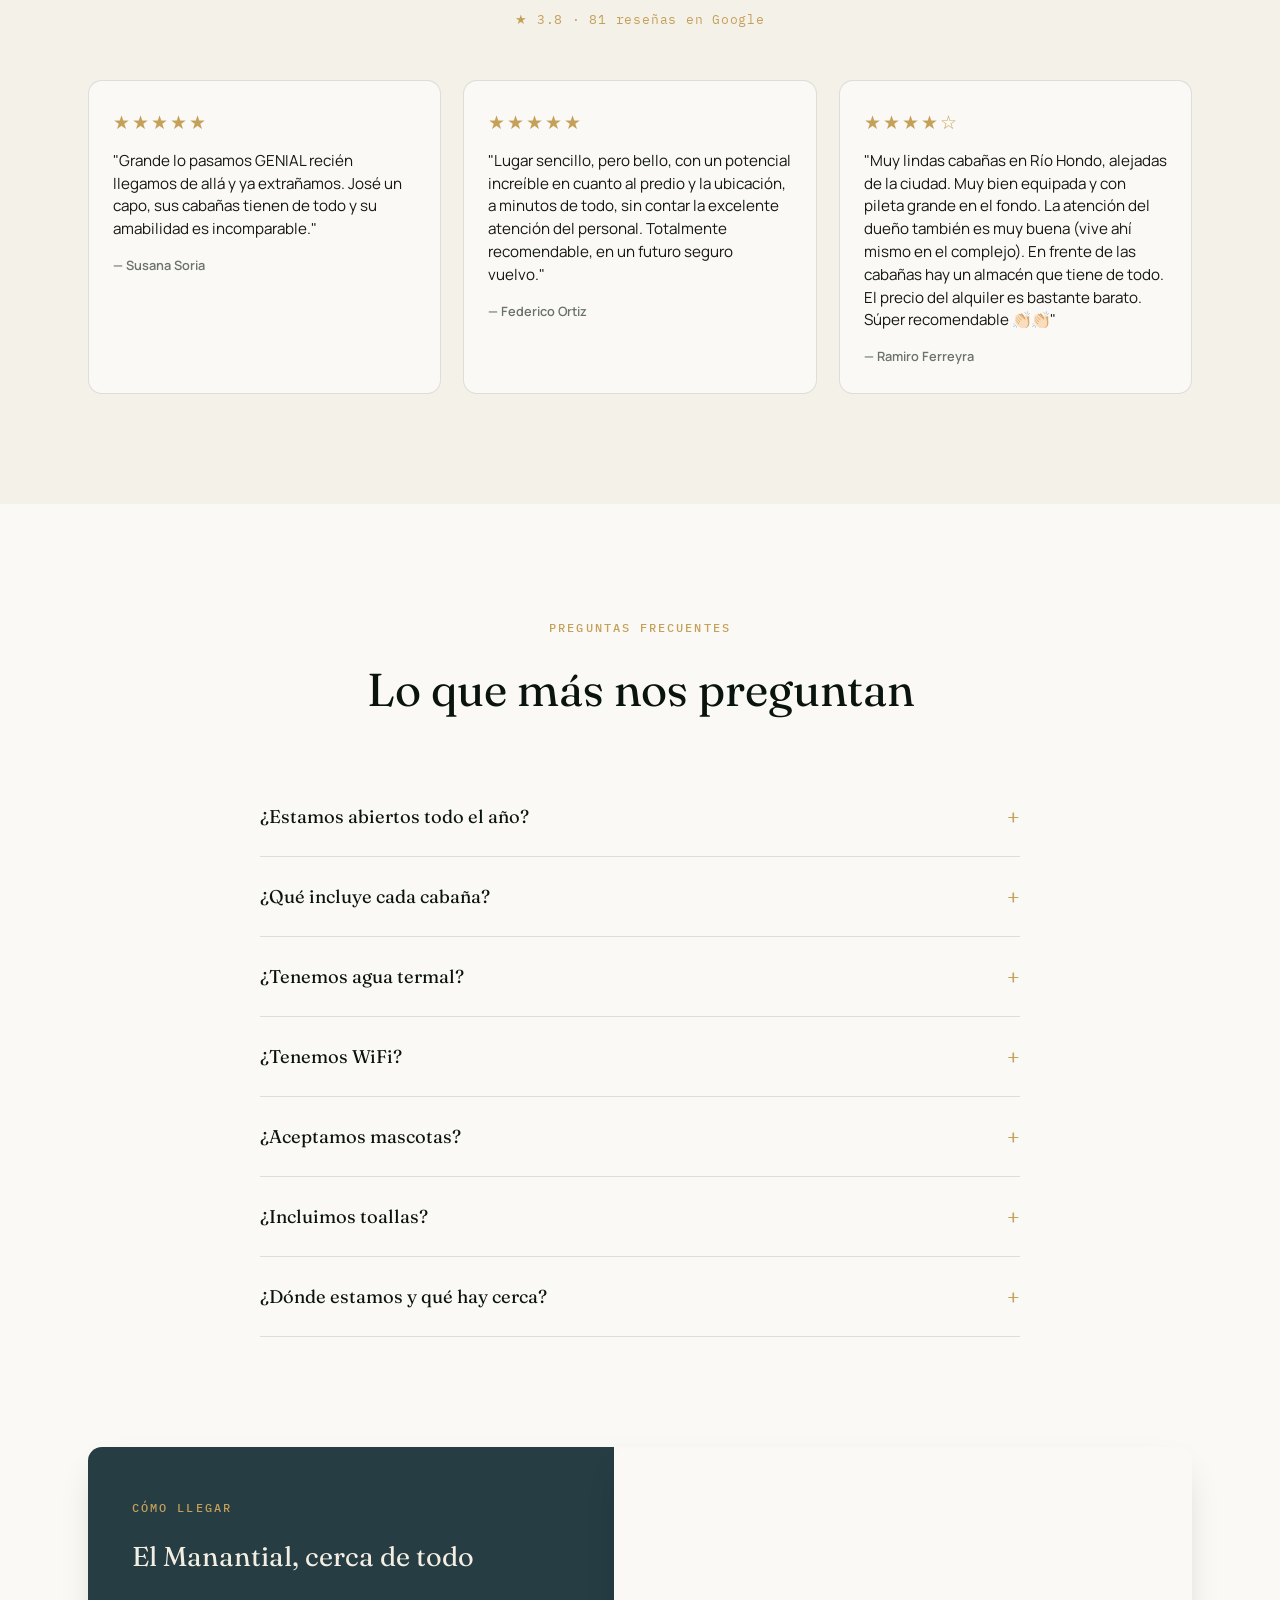
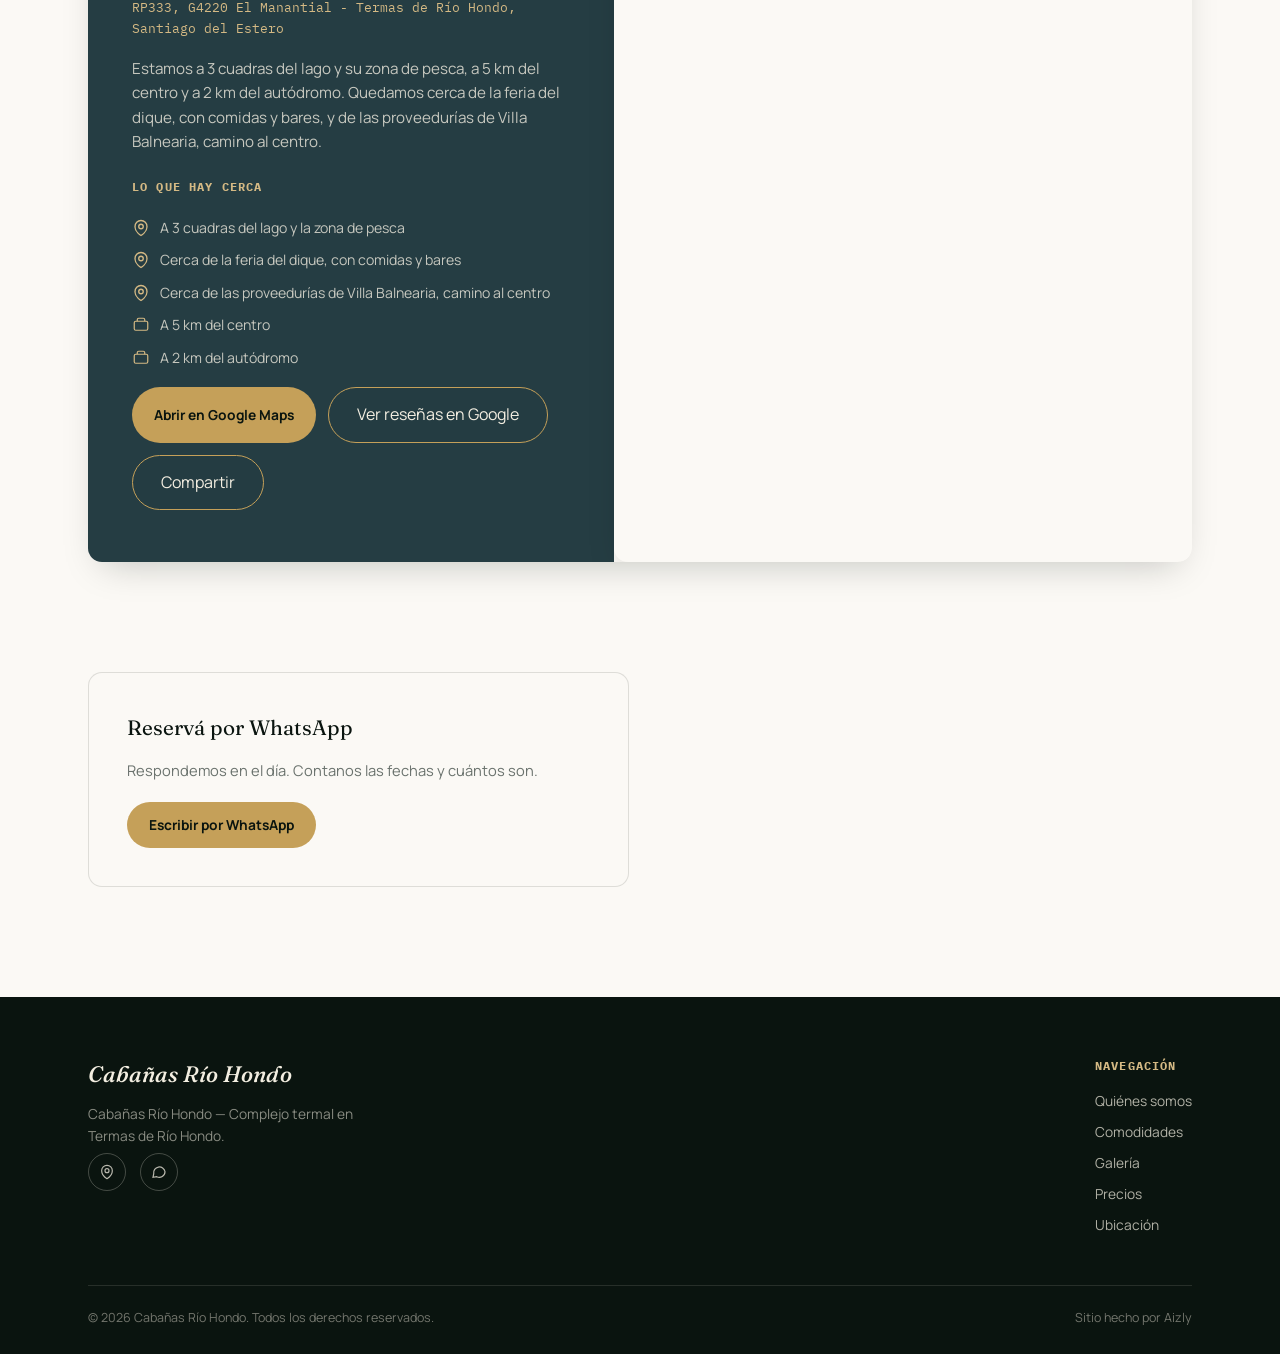
==== commit db90ecaa: "SEO: agregar meta google-site-verification para Google Search Console" ====
--- a/index.html
+++ b/index.html
@@ -6,6 +6,7 @@
   <meta name="viewport" content="width=device-width, initial-scale=1.0">
   <meta name="robots" content="index,follow,max-image-preview:large,max-snippet:-1,max-video-preview:-1">
   <meta name="author" content="Cabañas Río Hondo">
+  <meta name="google-site-verification" content="q9FFzvrub9e2efEgdQxniXeknRNjGgGEWLbWb_6D8FE">
   <meta name="geo.region" content="AR-G">
   <meta name="geo.placename" content="Termas de Río Hondo, Santiago del Estero">
   <meta name="geo.position" content="-27.5385363;-64.8663391">
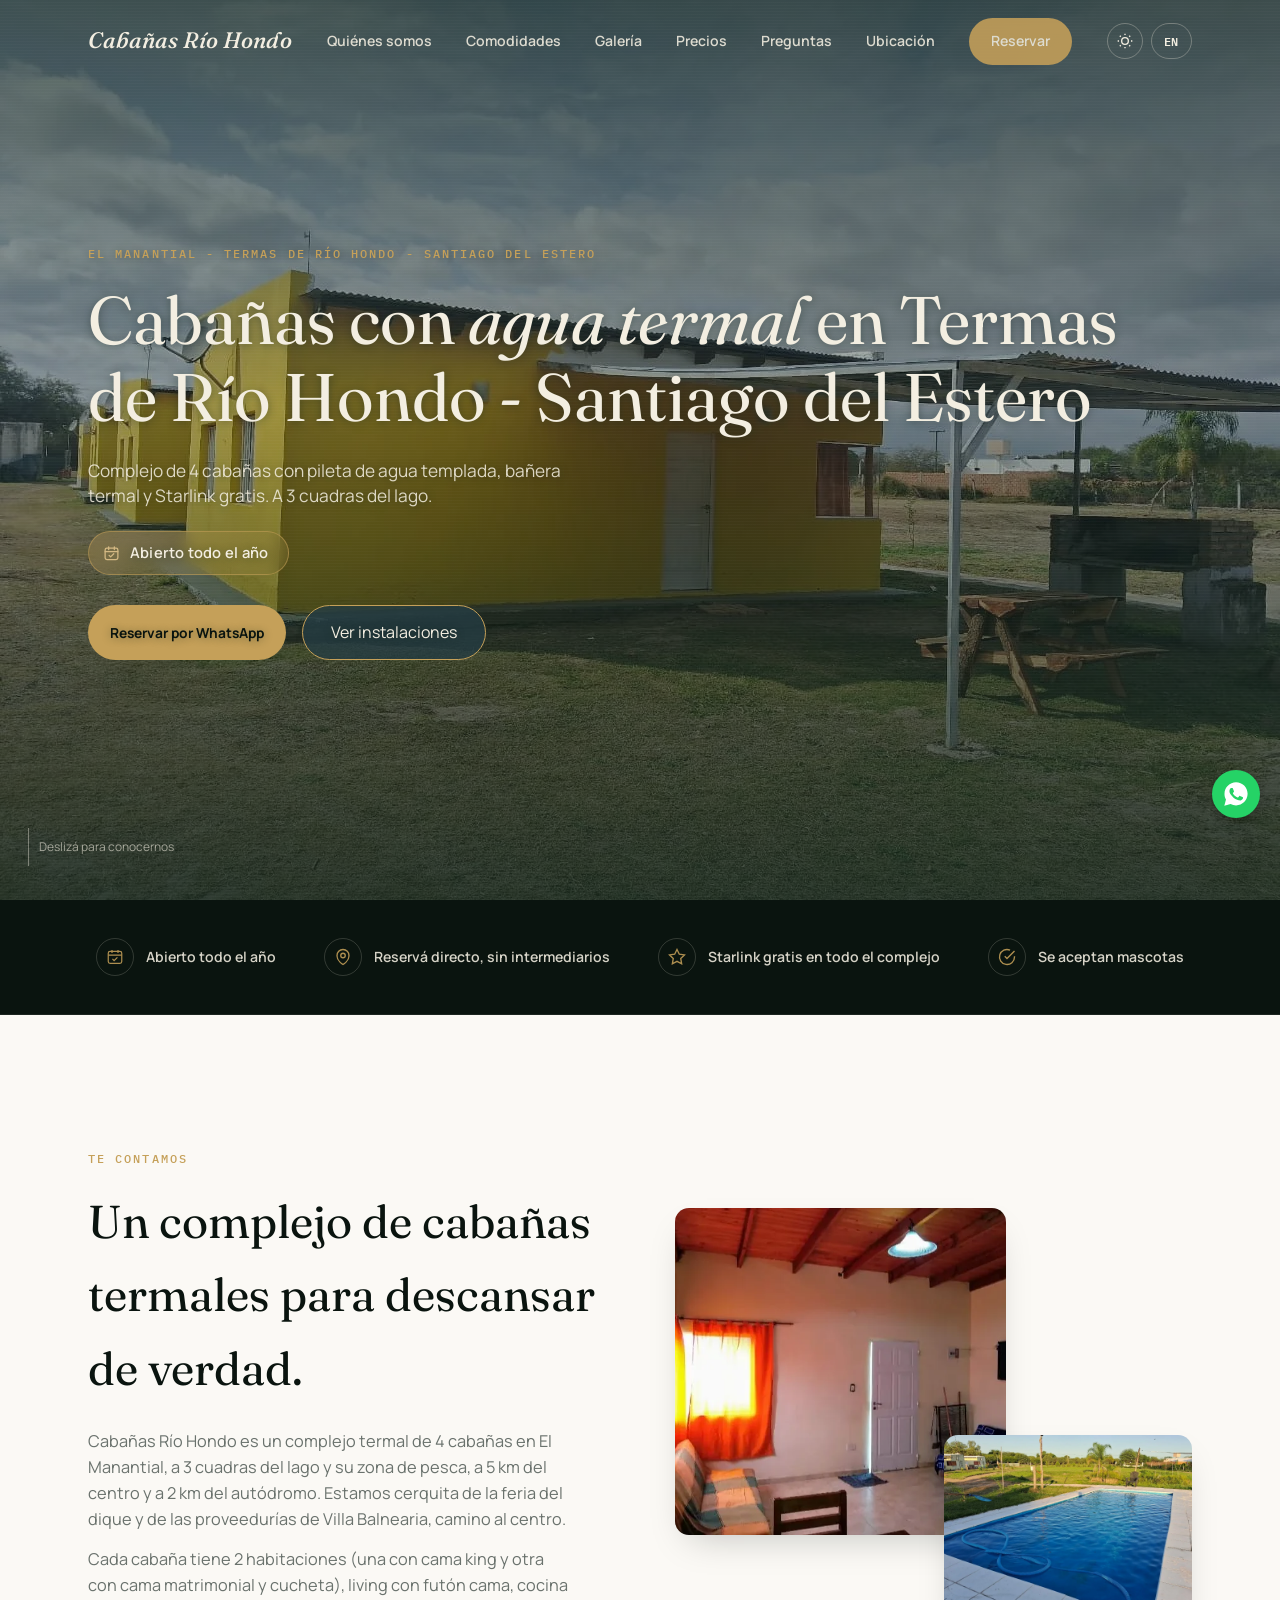
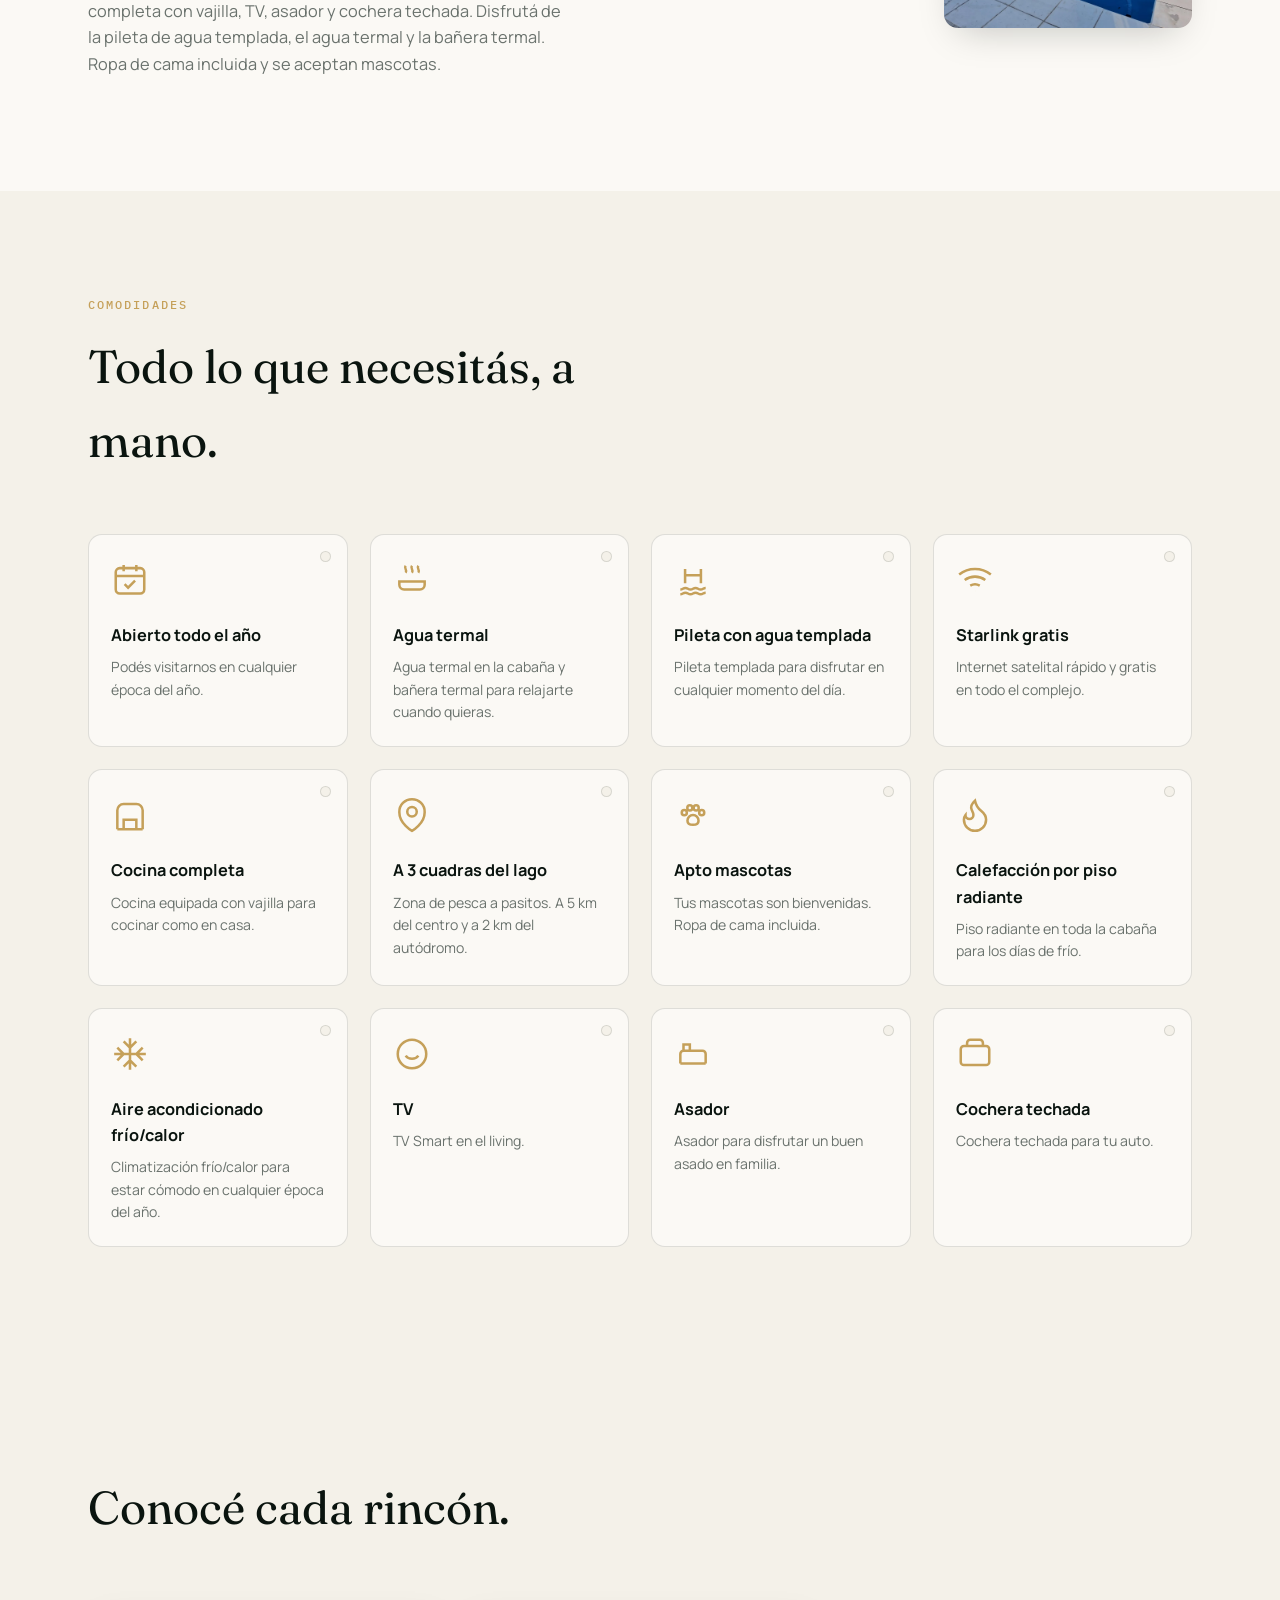
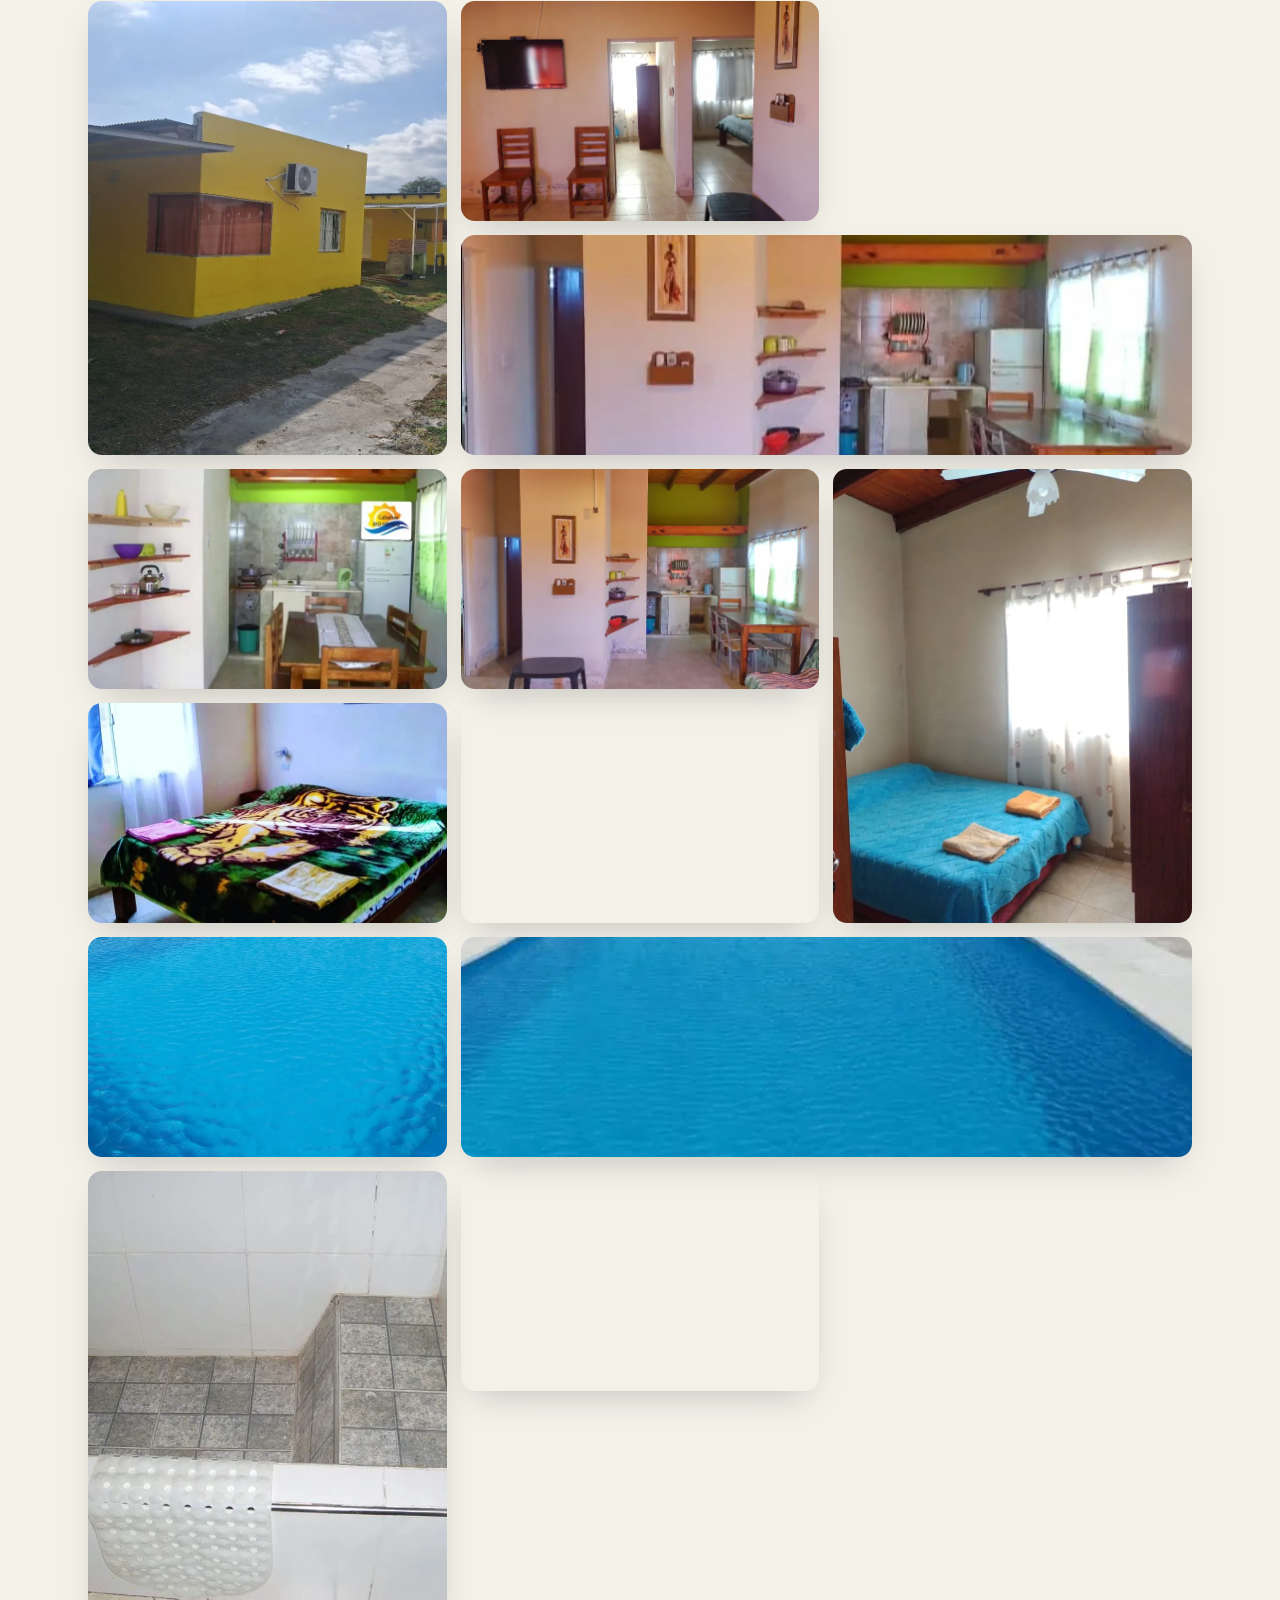
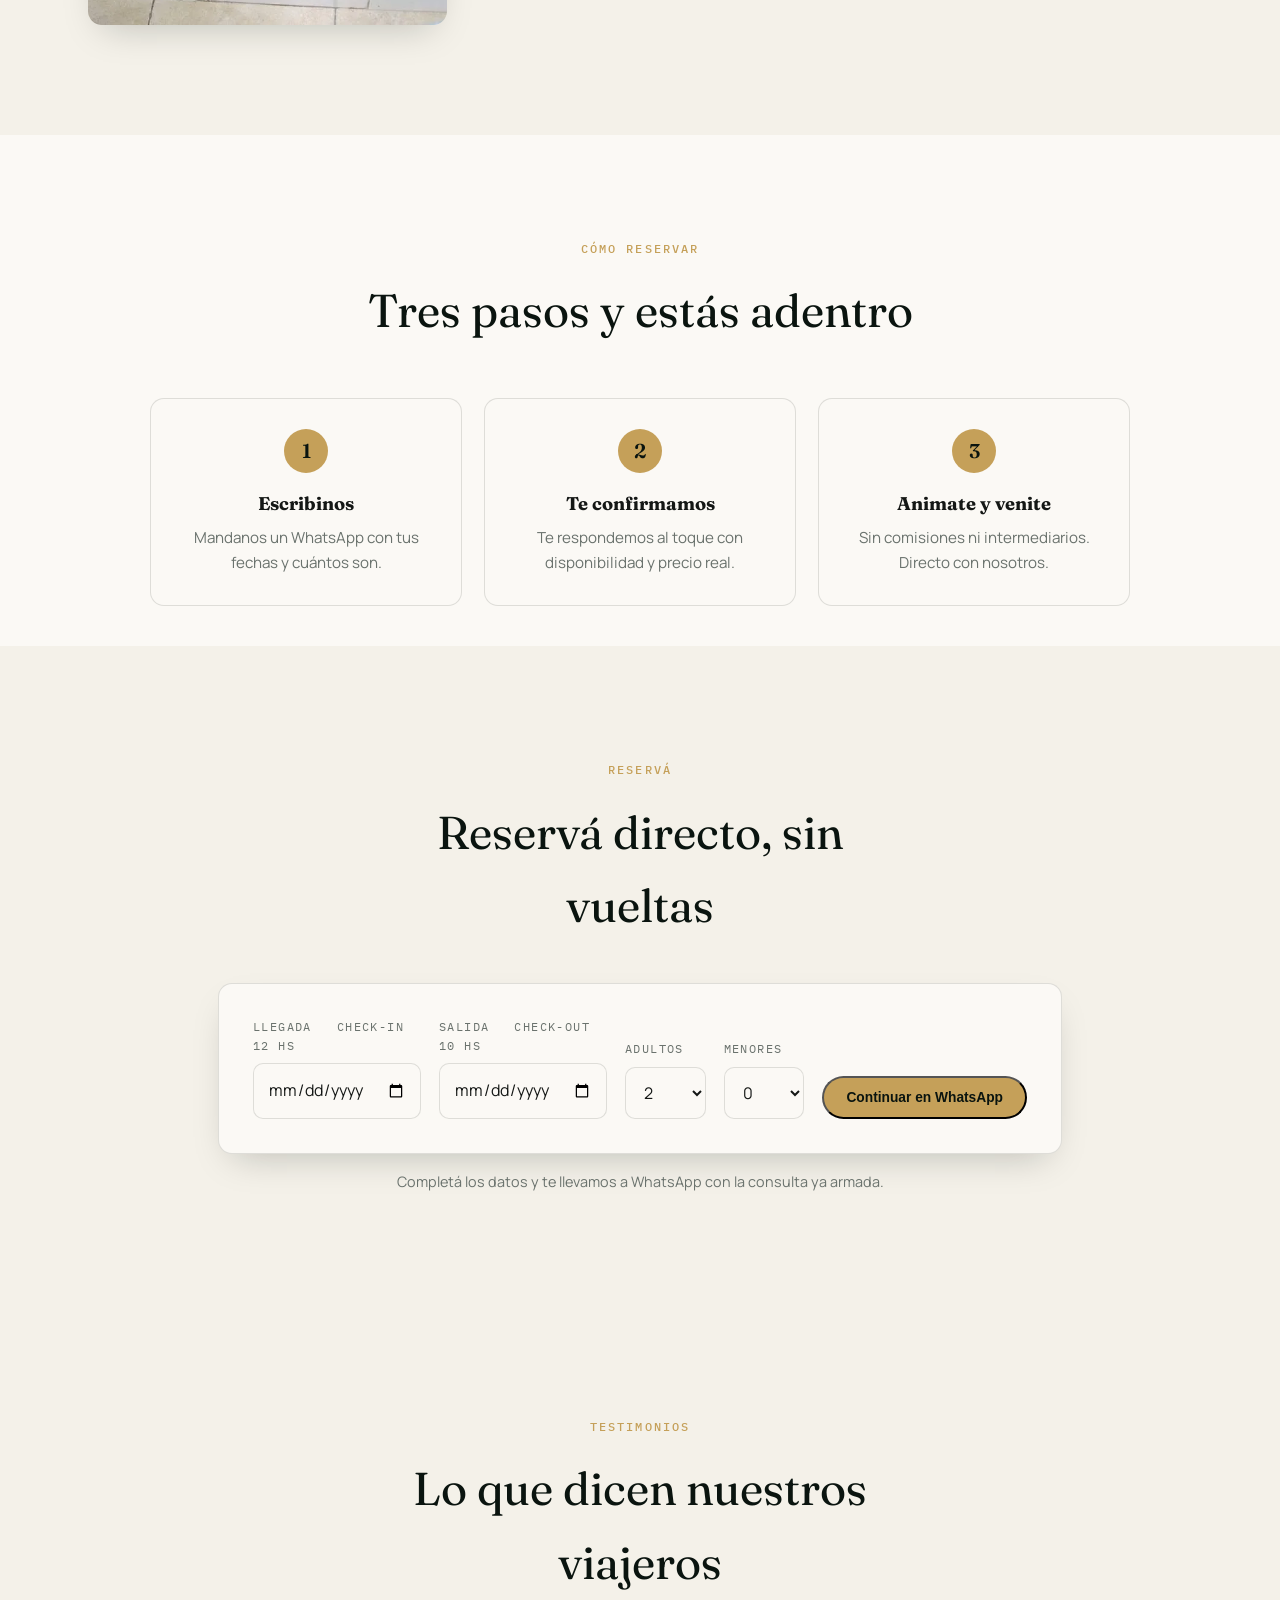
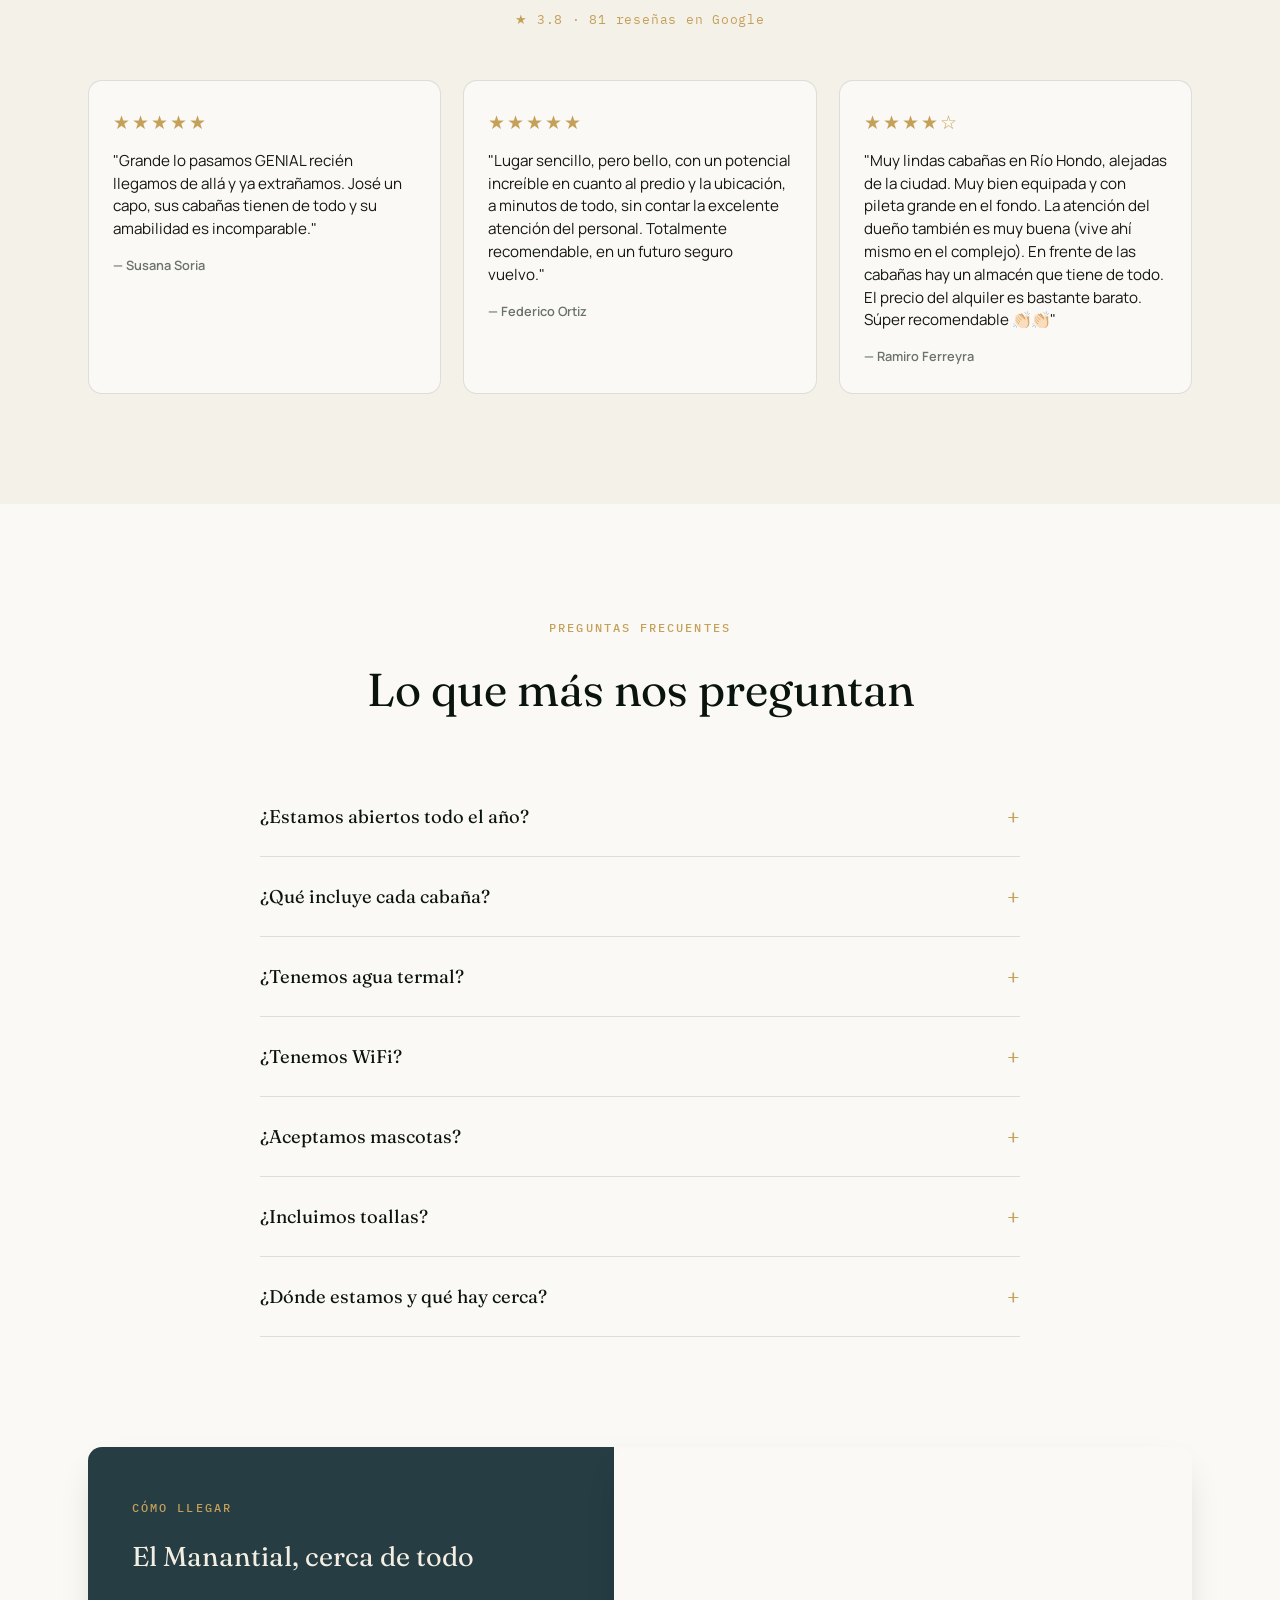
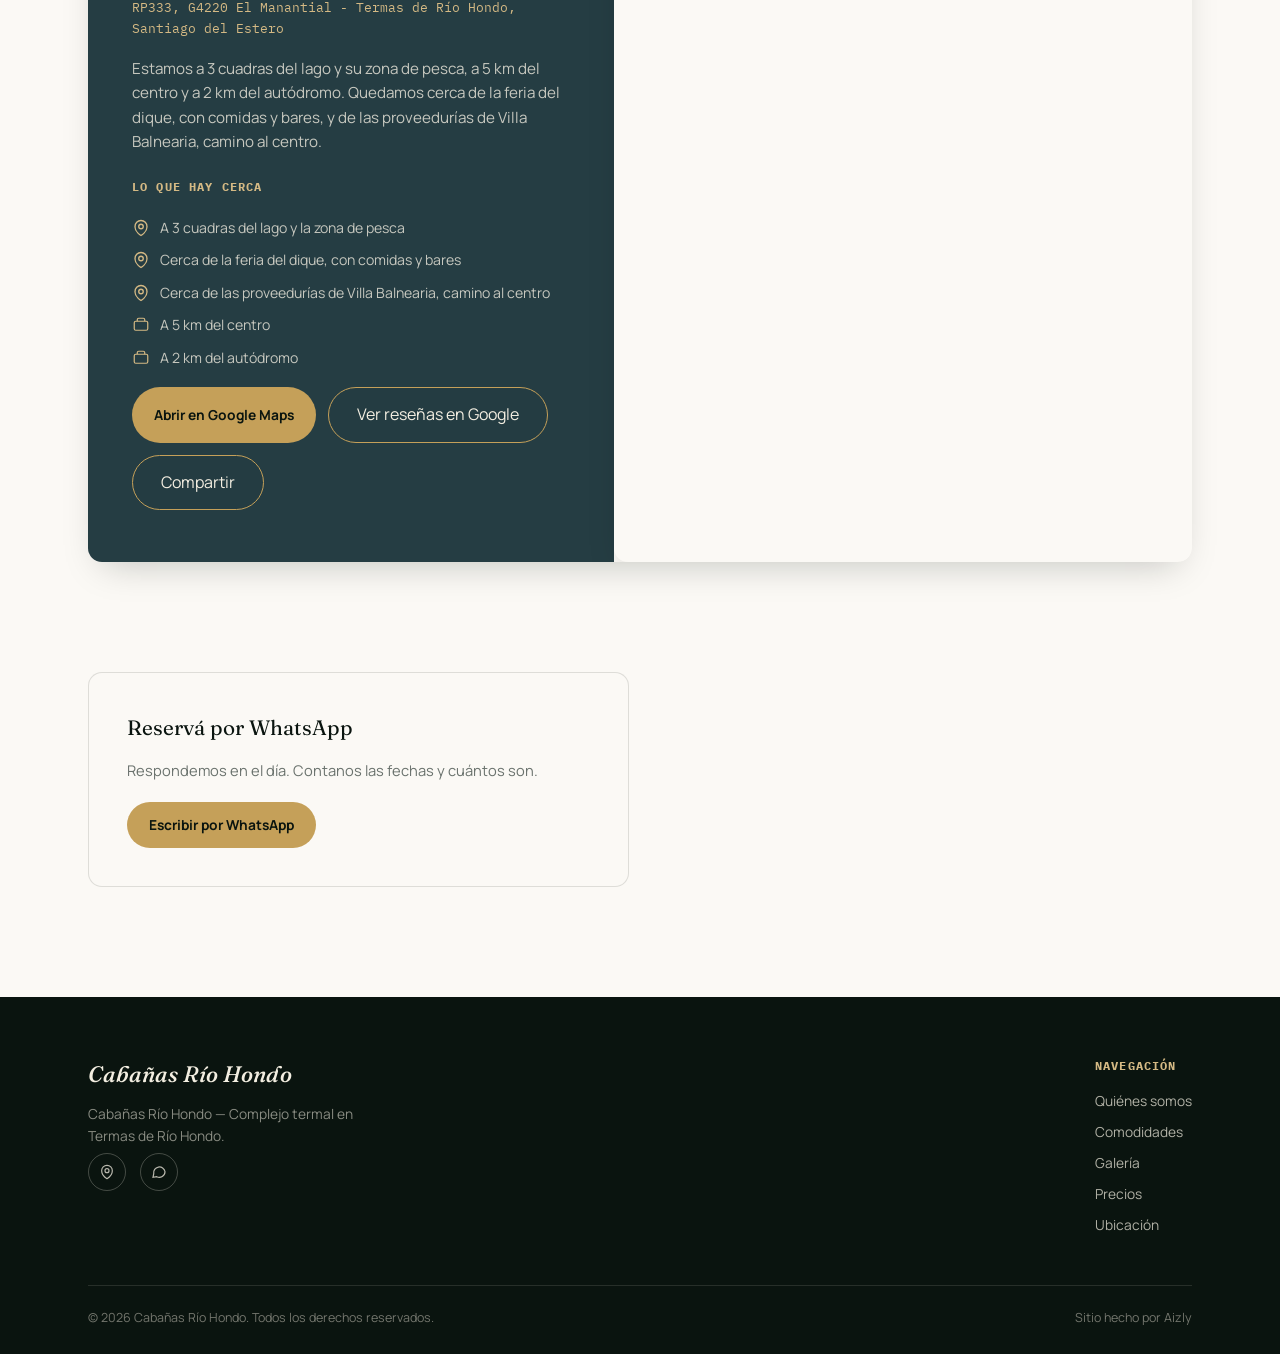
==== commit 7a477918: "OG/WhatsApp: usar dominio ASCII (punycode) en og:url, og:image y twitter:image para maxima compatibi" ====
--- a/index.html
+++ b/index.html
@@ -23,12 +23,12 @@
 
   <meta property="og:title" id="og-title" content="Cabañas en Termas de Río Hondo | Reserva Directa y Sin Comisiones">
   <meta property="og:description" id="og-description" content="Alquiler de cabañas en Termas de Río Hondo. Equipadas, con pileta y excelente ubicación. Consultá disponibilidad y reservá directo por WhatsApp.">
-  <meta property="og:url" id="og-url" content="https://www.cabañasriohondo.com.ar/">
+  <meta property="og:url" id="og-url" content="https://www.xn--cabaasriohondo-tnb.com.ar/">
   <meta property="og:type" content="website">
   <meta property="og:site_name" content="Cabañas Río Hondo">
   <meta property="og:locale" content="es_AR">
   <meta property="og:locale:alternate" content="en_US">
-  <meta property="og:image" id="og-image" content="https://www.cabañasriohondo.com.ar/fotos/og-cabanas.jpg">
+  <meta property="og:image" id="og-image" content="https://www.xn--cabaasriohondo-tnb.com.ar/fotos/og-cabanas.jpg">
   <meta property="og:image:width" content="1200">
   <meta property="og:image:height" content="630">
   <meta property="og:image:type" content="image/jpeg">
@@ -36,7 +36,7 @@
   <meta name="twitter:card" content="summary_large_image">
   <meta name="twitter:title" id="twitter-title" content="Cabañas en Termas de Río Hondo | Reserva Directa y Sin Comisiones">
   <meta name="twitter:description" id="twitter-description" content="Alquiler de cabañas en Termas de Río Hondo. Equipadas, con pileta y excelente ubicación. Consultá disponibilidad y reservá directo por WhatsApp.">
-  <meta name="twitter:image" id="twitter-image" content="https://www.cabañasriohondo.com.ar/fotos/og-cabanas.jpg">
+  <meta name="twitter:image" id="twitter-image" content="https://www.xn--cabaasriohondo-tnb.com.ar/fotos/og-cabanas.jpg">
 
   <link rel="icon" id="favicon-link"
     href="data:image/svg+xml,%3Csvg xmlns='http://www.w3.org/2000/svg' viewBox='0 0 100 100'%3E%3Crect width='100' height='100' rx='22' fill='%2316281F'/%3E%3Cpath d='M18 70 L40 40 L52 56 L64 32 L84 70 Z' fill='%23D9A441'/%3E%3Ccircle cx='74' cy='26' r='7' fill='%23D9A441' opacity='0.85'/%3E%3C/svg%3E">
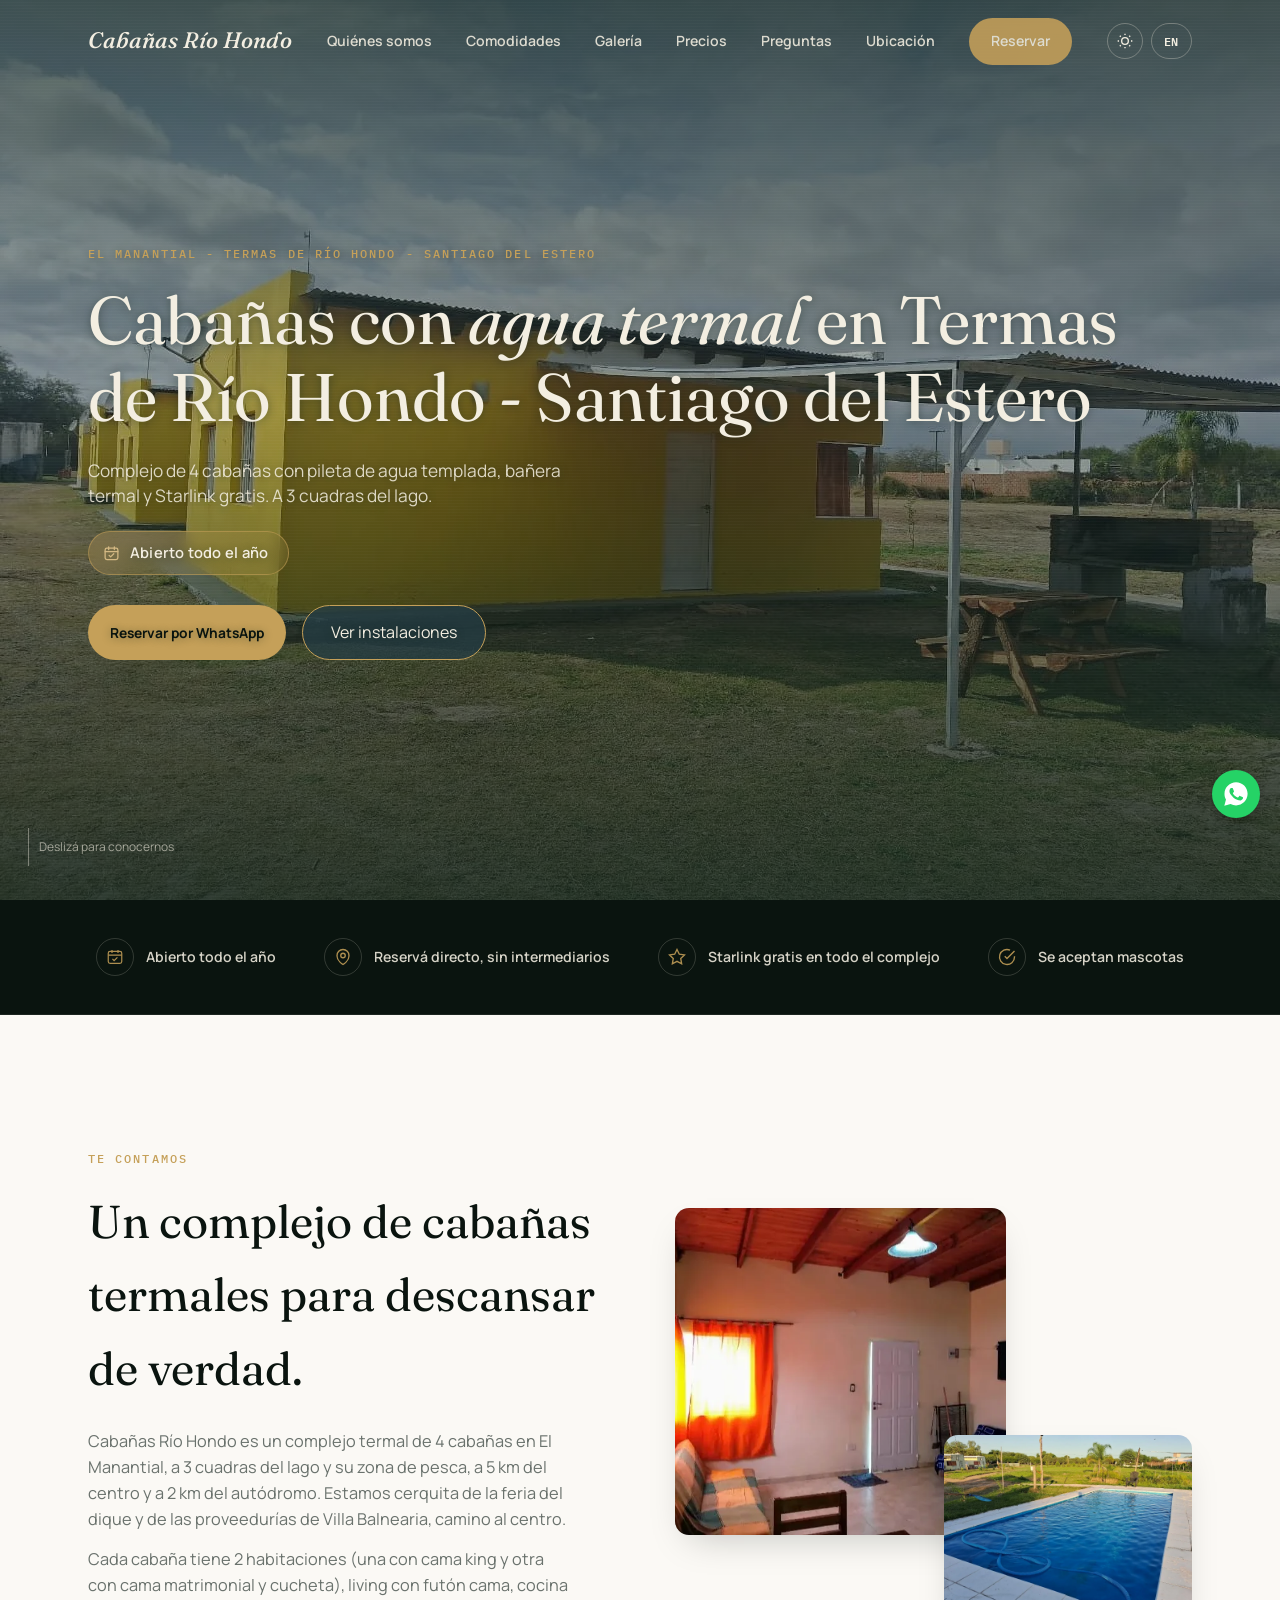
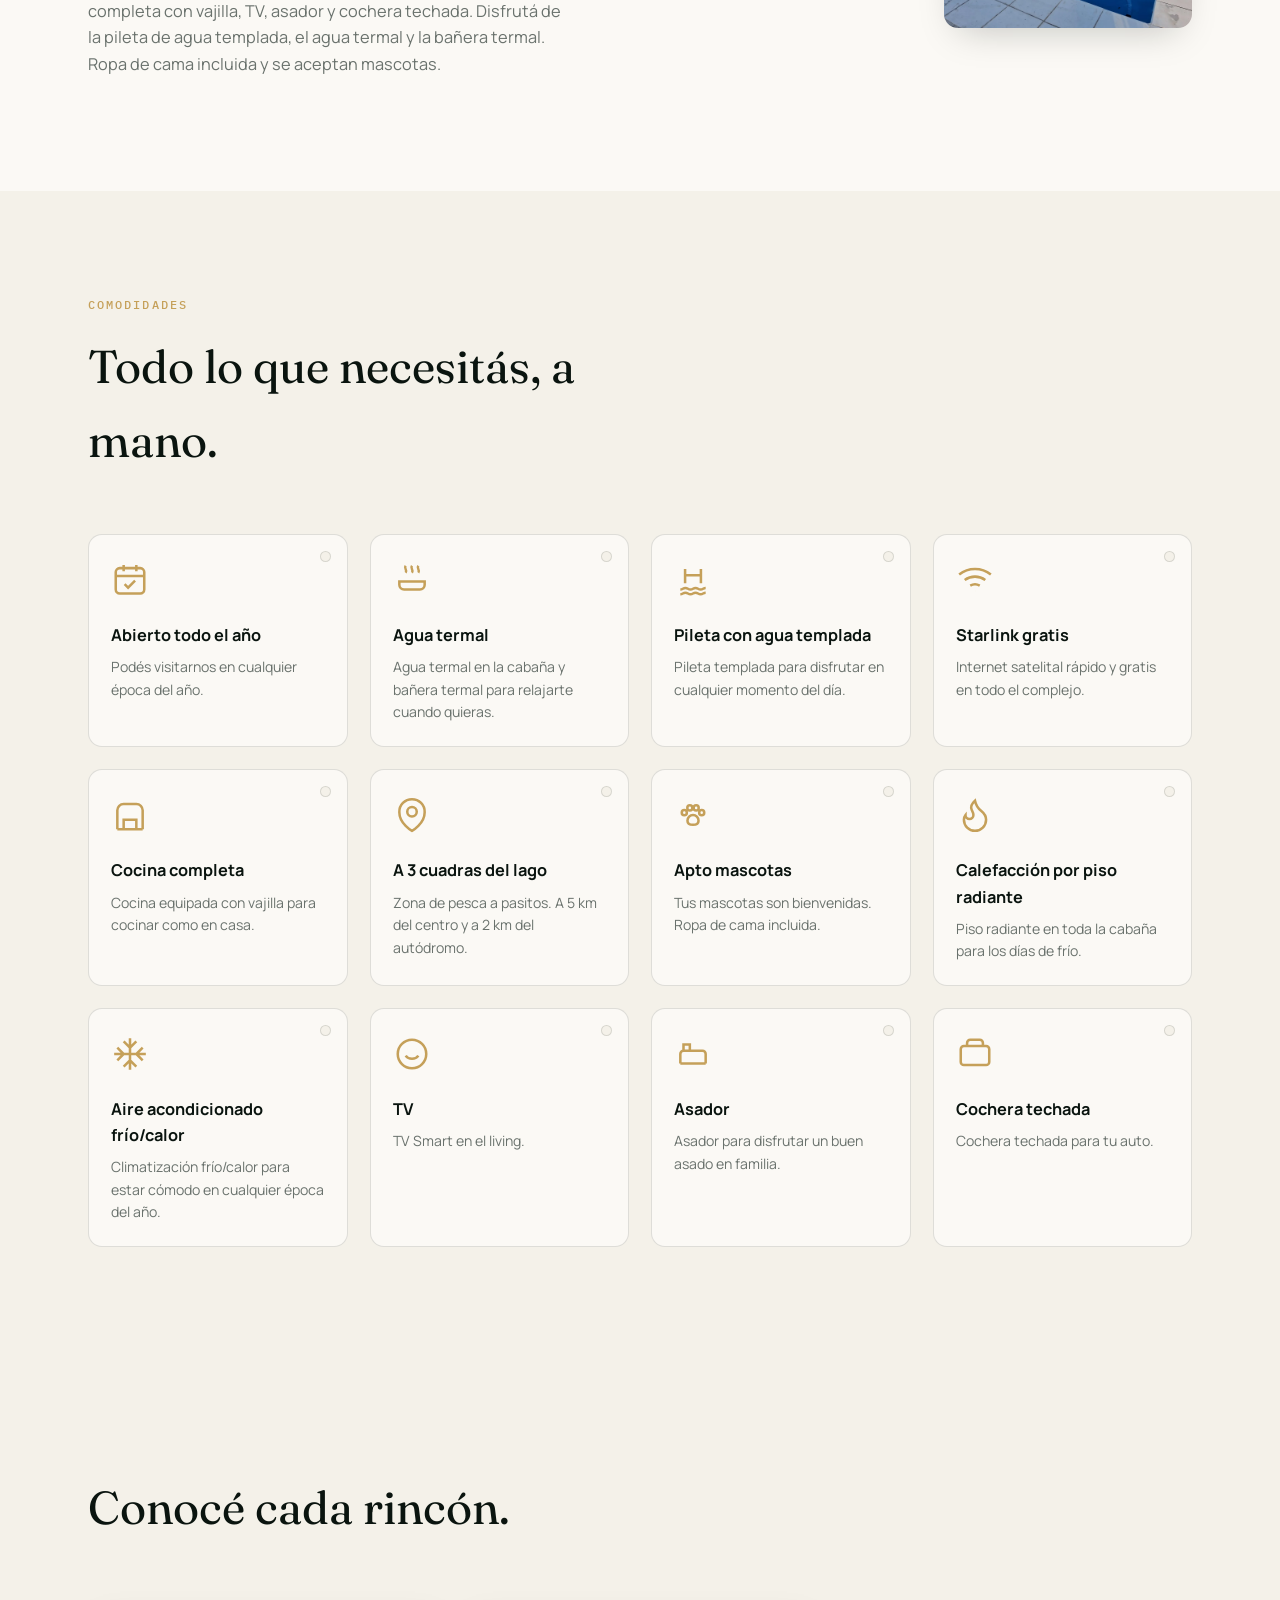
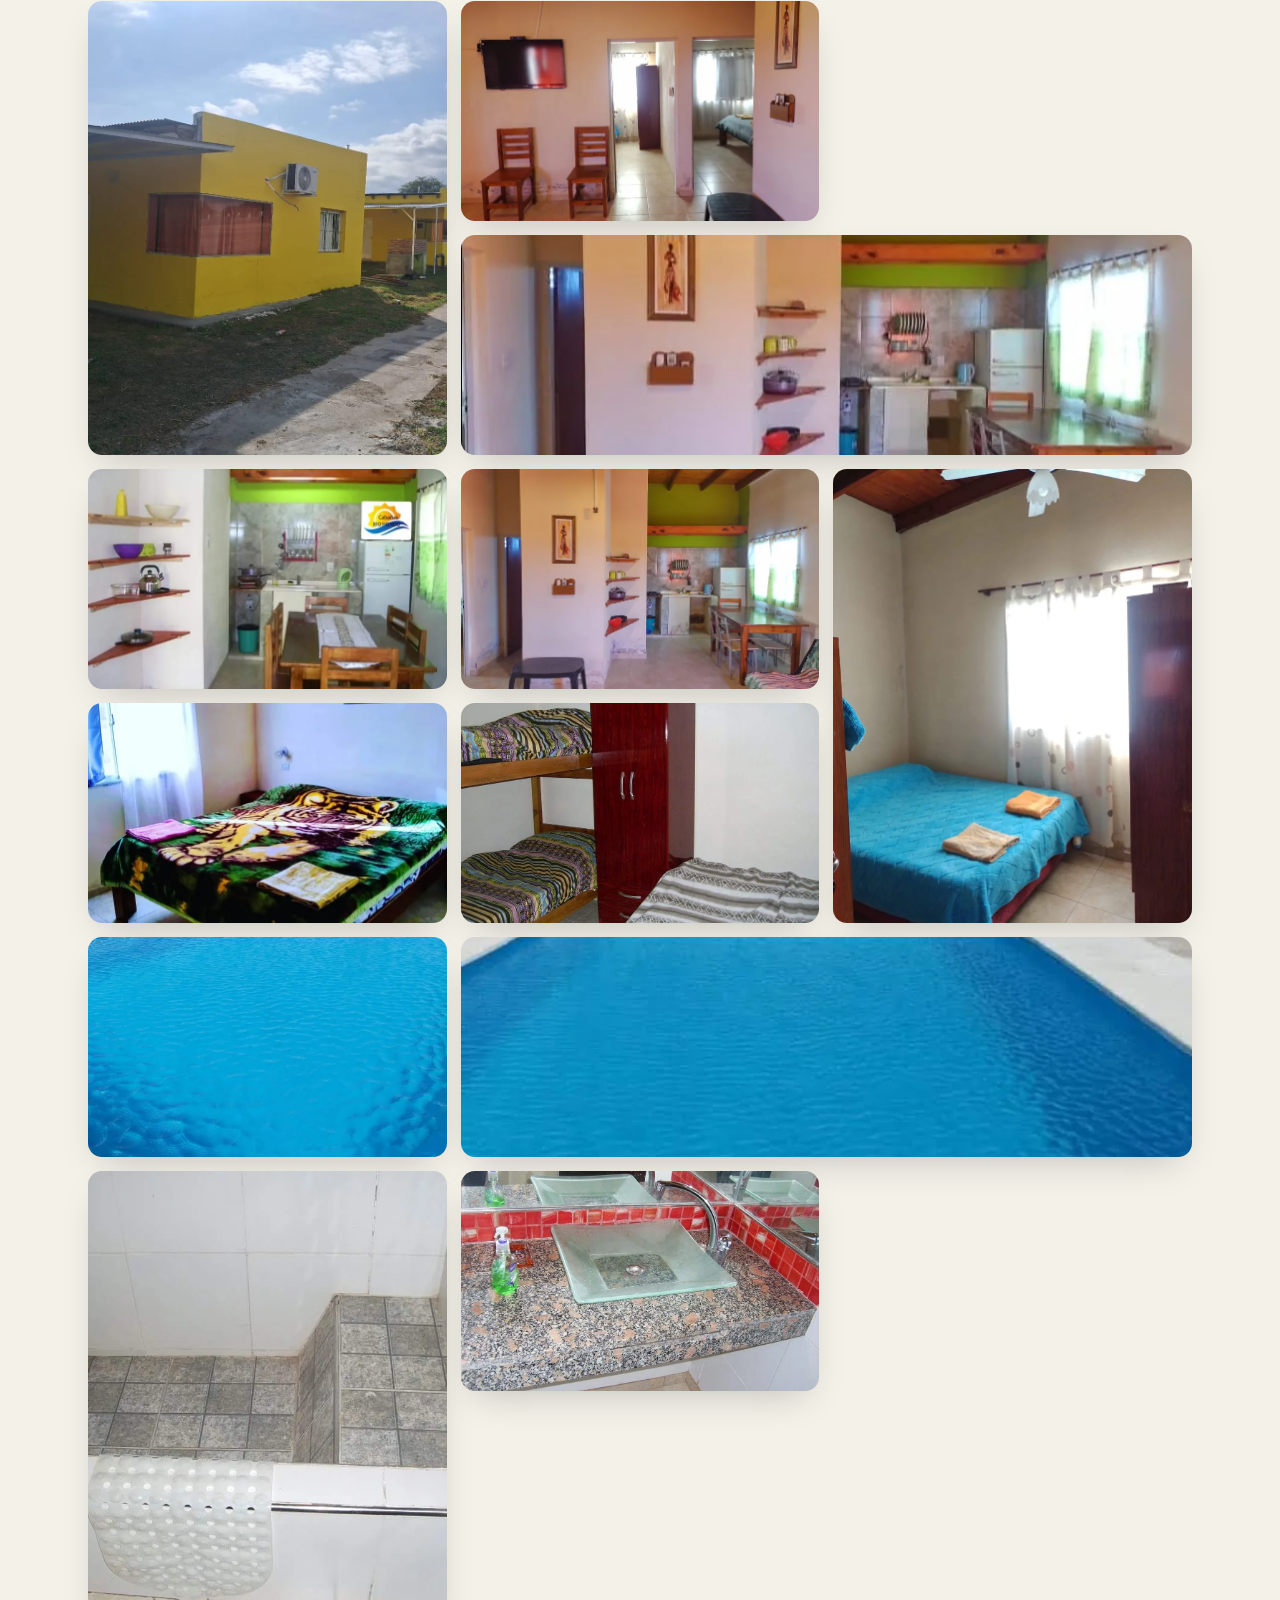
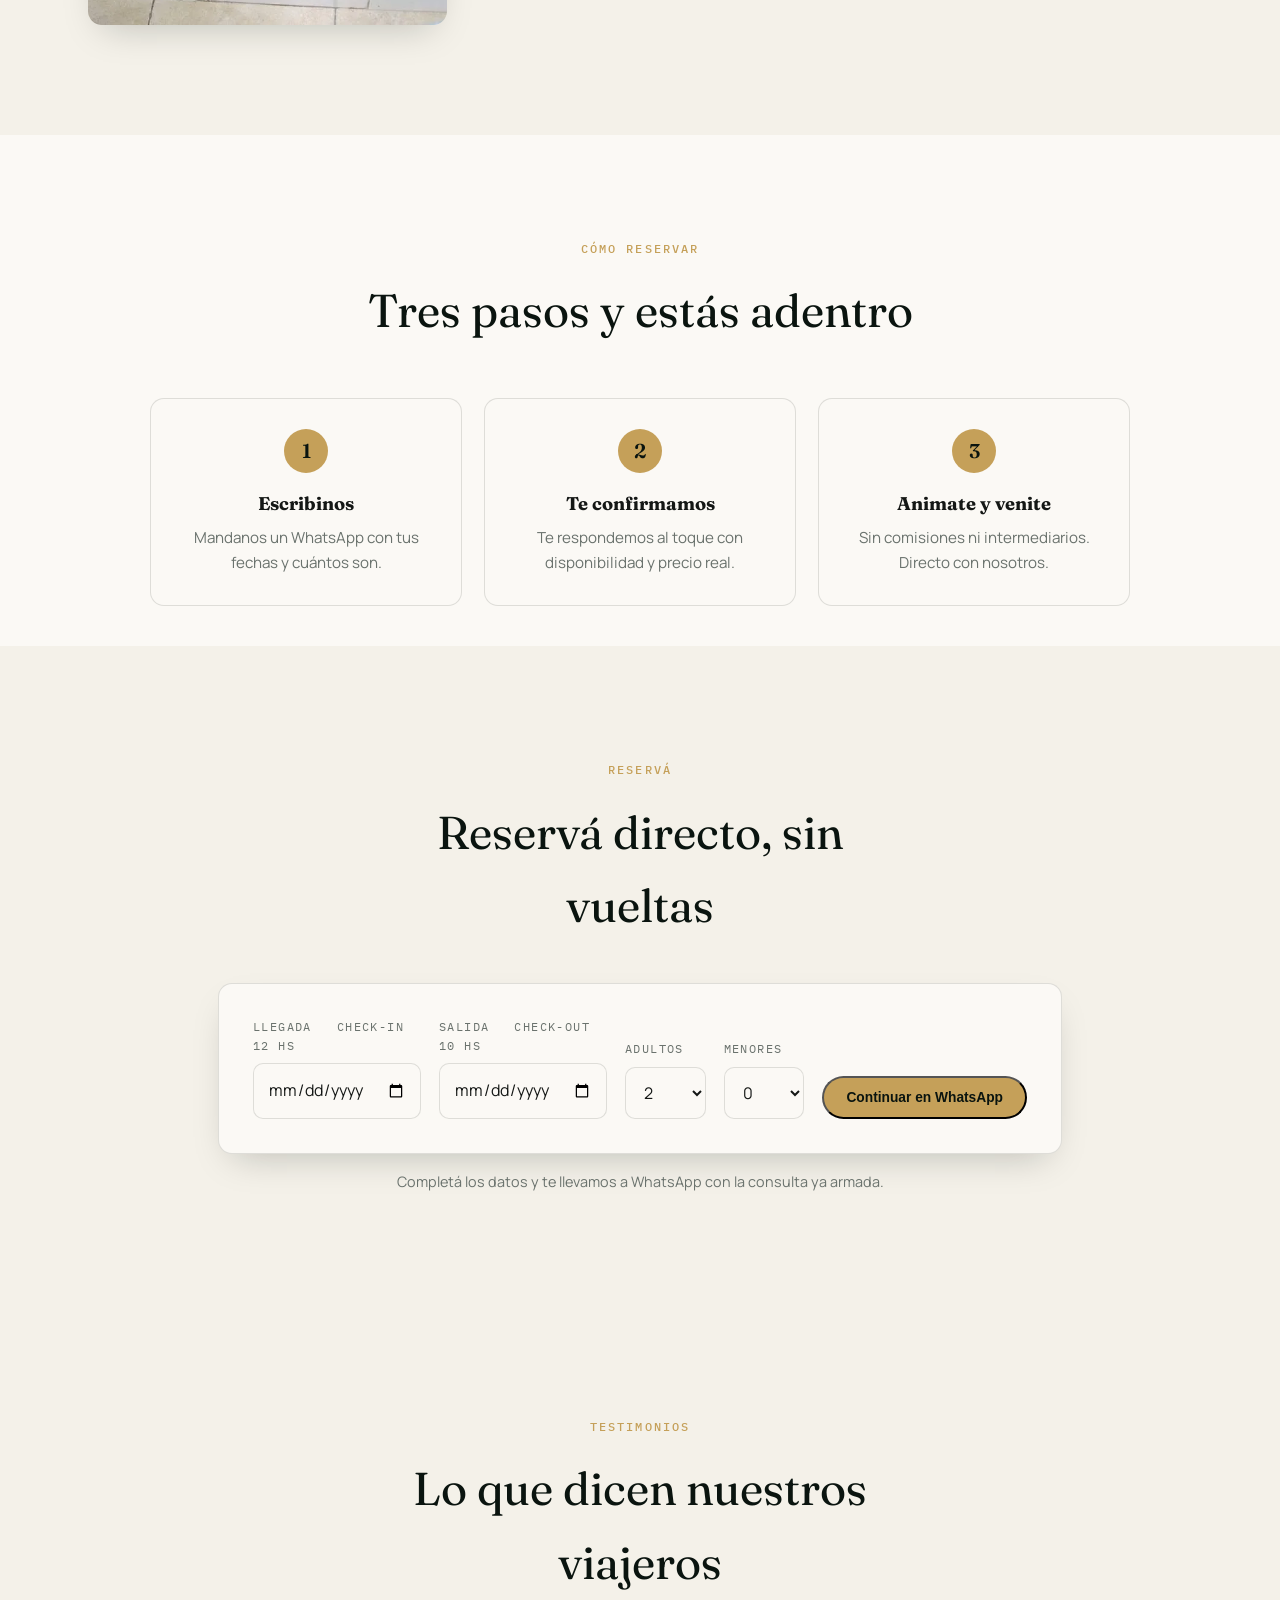
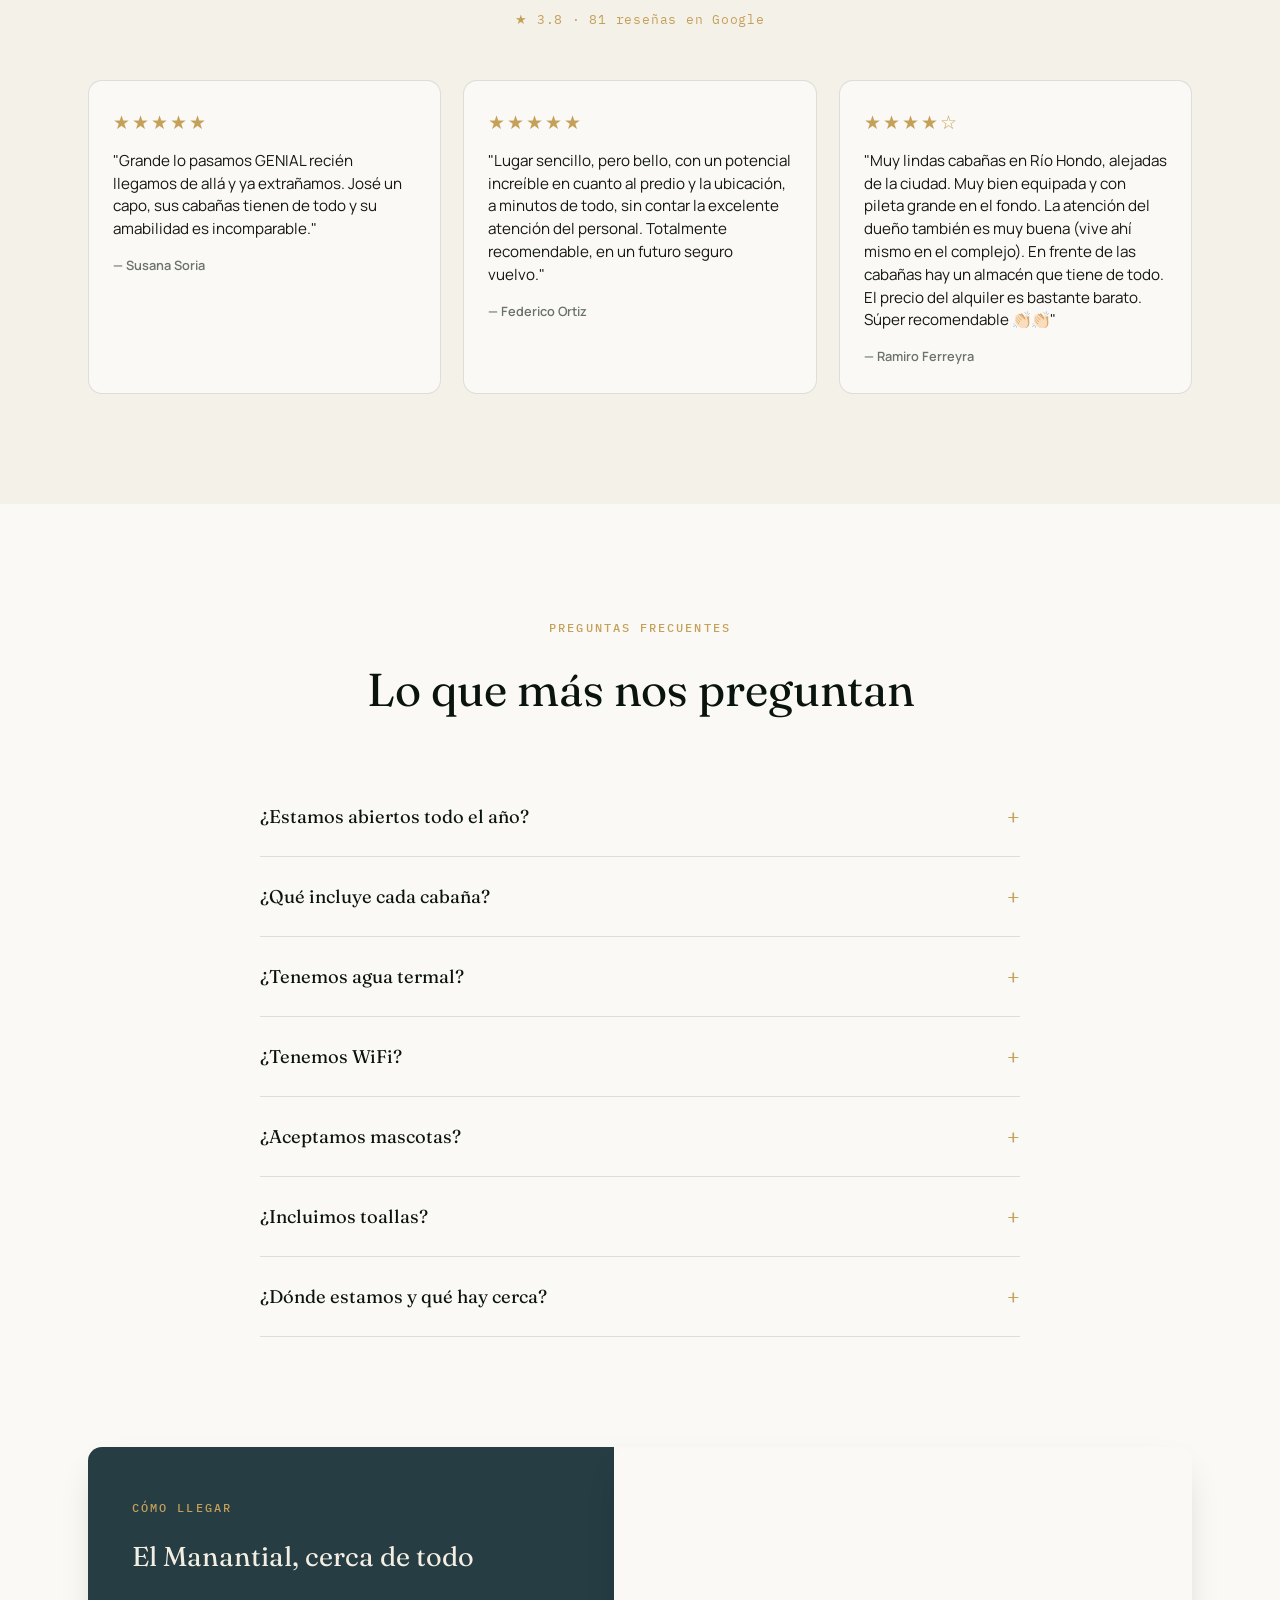
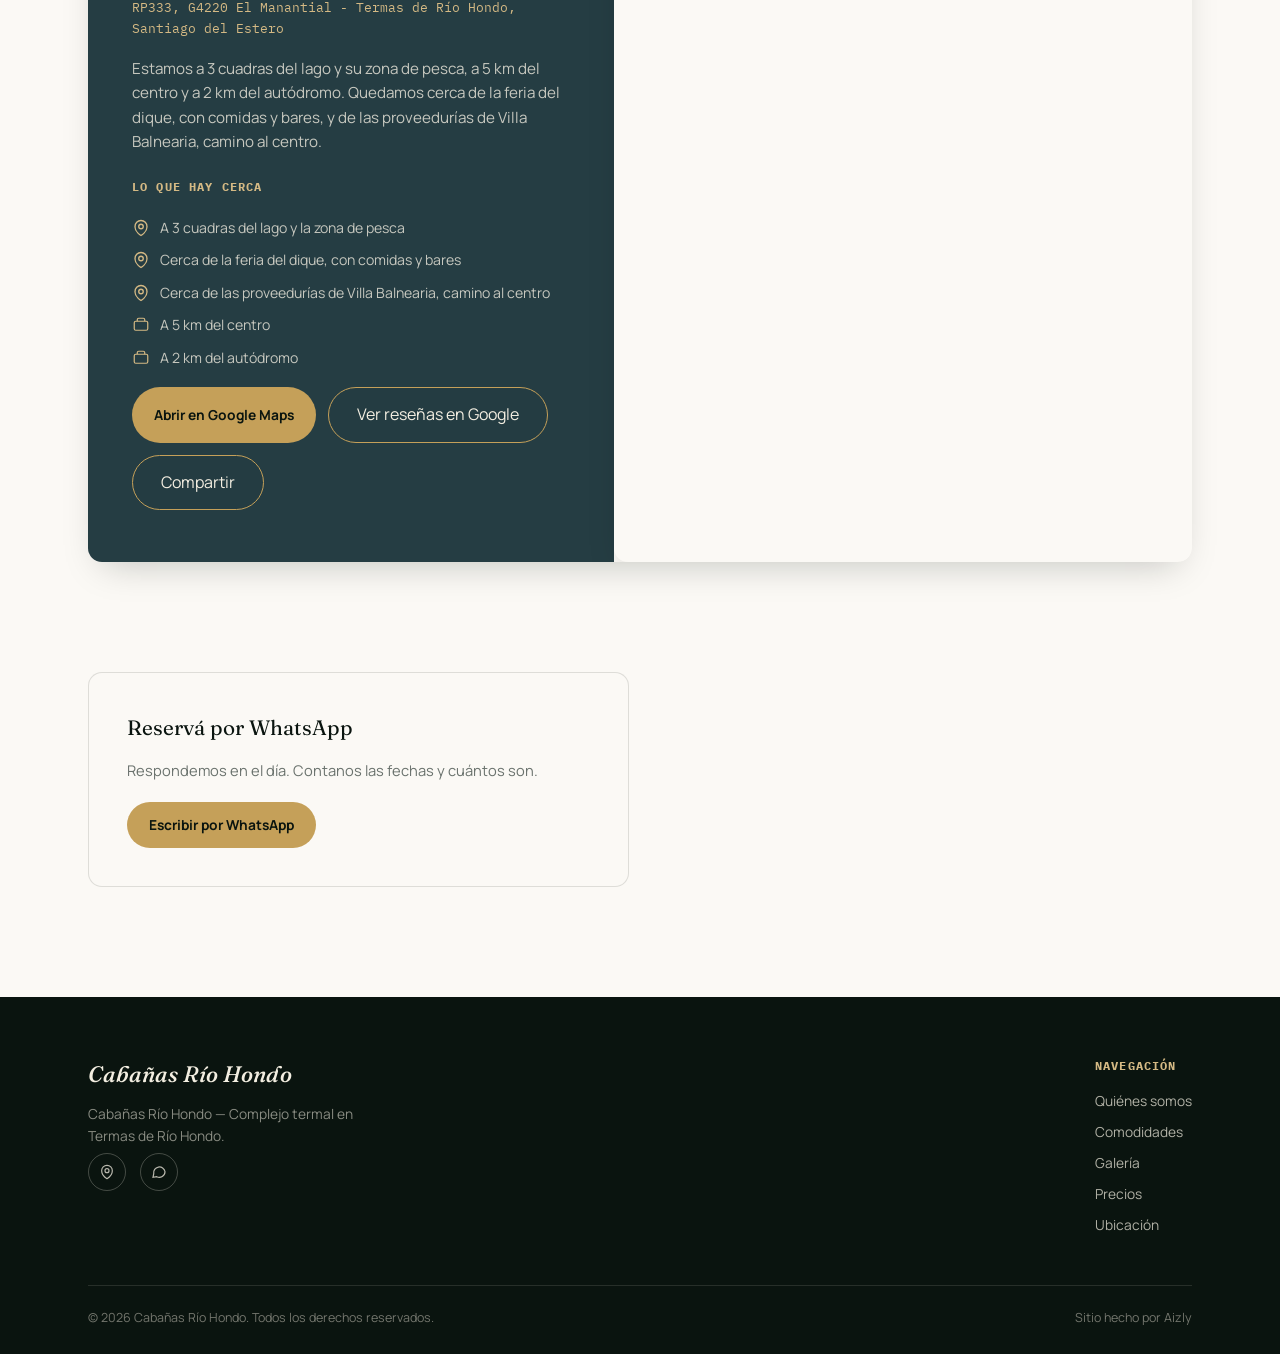
==== commit 53ce03fe: "OG: usar URL Punycode (ASCII) en og:image y twitter:image" ====
--- a/index.html
+++ b/index.html
@@ -22,21 +22,21 @@
   <script type="application/ld+json" id="schema-json">{"@context":"https://schema.org","@graph":[{"@type":"LodgingBusiness","@id":"https://www.cabañasriohondo.com.ar/#lodging","name":"Cabañas Río Hondo","alternateName":"Cabañas en Termas de Río Hondo","description":"Complejo termal de 4 cabañas en Termas de Río Hondo, con pileta de agua templada, agua termal, bañera termal y Starlink gratis. A 3 cuadras del lago.","url":"https://www.cabañasriohondo.com.ar/","telephone":"+5493813009166","image":["https://www.cabañasriohondo.com.ar/fotos/portada.webp","https://www.cabañasriohondo.com.ar/fotos/galeria-01.webp","https://www.cabañasriohondo.com.ar/fotos/galeria-05.webp","https://www.cabañasriohondo.com.ar/fotos/galeria-09.webp"],"logo":"https://www.cabañasriohondo.com.ar/fotos/Logo-direccionweb.jpeg","sameAs":["https://www.google.com/maps/place/Caba%C3%B1as+R%C3%ADo+Hondo/@-27.5385363,-64.8663391,17z/data=!3m1!4b1!4m9!3m8!1s0x94236fa59726b8b1:0x4a6b296bcb5cc215!5m2!4m1!1i2!8m2!3d-27.5385363!4d-64.8663391!16s%2Fg%2F11c7w748tw!18m1!1e1"],"hasMap":"https://www.google.com/maps/place/Caba%C3%B1as+R%C3%ADo+Hondo/@-27.5385363,-64.8663391,17z/data=!3m1!4b1!4m9!3m8!1s0x94236fa59726b8b1:0x4a6b296bcb5cc215!5m2!4m1!1i2!8m2!3d-27.5385363!4d-64.8663391!16s%2Fg%2F11c7w748tw!18m1!1e1","numberOfRooms":4,"petsAllowed":true,"address":{"@type":"PostalAddress","streetAddress":"RP333","addressLocality":"Termas de Río Hondo","addressRegion":"Santiago del Estero","postalCode":"G4220","addressCountry":"AR"},"geo":{"@type":"GeoCoordinates","latitude":-27.5385363,"longitude":-64.8663391},"areaServed":{"@type":"Place","name":"Termas de Río Hondo"},"amenityFeature":[{"@type":"LocationFeatureSpecification","name":"Abierto todo el año","value":true},{"@type":"LocationFeatureSpecification","name":"Agua termal","value":true},{"@type":"LocationFeatureSpecification","name":"Pileta con agua templada","value":true},{"@type":"LocationFeatureSpecification","name":"Starlink gratis","value":true},{"@type":"LocationFeatureSpecification","name":"Cocina completa","value":true},{"@type":"LocationFeatureSpecification","name":"A 3 cuadras del lago","value":true},{"@type":"LocationFeatureSpecification","name":"Apto mascotas","value":true},{"@type":"LocationFeatureSpecification","name":"Calefacción por piso radiante","value":true},{"@type":"LocationFeatureSpecification","name":"Aire acondicionado frío/calor","value":true},{"@type":"LocationFeatureSpecification","name":"TV","value":true},{"@type":"LocationFeatureSpecification","name":"Asador","value":true},{"@type":"LocationFeatureSpecification","name":"Cochera techada","value":true}]},{"@type":"WebSite","@id":"https://www.cabañasriohondo.com.ar/#website","url":"https://www.cabañasriohondo.com.ar/","name":"Cabañas Río Hondo","inLanguage":"es-AR","publisher":{"@id":"https://www.cabañasriohondo.com.ar/#lodging"}},{"@type":"FAQPage","@id":"https://www.cabañasriohondo.com.ar/#faq","mainEntity":[{"@type":"Question","name":"¿Estamos abiertos todo el año?","acceptedAnswer":{"@type":"Answer","text":"Sí, estamos abiertos todo el año."}},{"@type":"Question","name":"¿Qué incluye cada cabaña?","acceptedAnswer":{"@type":"Answer","text":"Cada cabaña tiene 2 habitaciones (una con cama king y otra con cama matrimonial y cucheta), living con futón cama, cocina completa con vajilla, TV, asador y cochera techada."}},{"@type":"Question","name":"¿Tenemos agua termal?","acceptedAnswer":{"@type":"Answer","text":"Sí. Cada cabaña tiene agua termal y bañera termal, además de la pileta con agua templada."}},{"@type":"Question","name":"¿Tenemos WiFi?","acceptedAnswer":{"@type":"Answer","text":"Sí, Starlink gratis en todo el complejo."}},{"@type":"Question","name":"¿Aceptamos mascotas?","acceptedAnswer":{"@type":"Answer","text":"Sí, aceptamos mascotas."}},{"@type":"Question","name":"¿Incluimos toallas?","acceptedAnswer":{"@type":"Answer","text":"La ropa de cama está incluida. No entregamos toallas, te pedimos que traigas las tuyas."}},{"@type":"Question","name":"¿Dónde estamos y qué hay cerca?","acceptedAnswer":{"@type":"Answer","text":"Estamos en El Manantial, a 3 cuadras del lago y la zona de pesca, a 5 km del centro y a 2 km del autódromo. Además, cerca de la feria del dique (comidas y bares) y de las proveedurías de Villa Balnearia, camino al centro."}}]}]}</script>
 
   <meta property="og:title" id="og-title" content="Cabañas en Termas de Río Hondo | Reserva Directa y Sin Comisiones">
-  <meta property="og:description" id="og-description" content="Alquiler de cabañas en Termas de Río Hondo. Equipadas, con pileta y excelente ubicación. Consultá disponibilidad y reservá directo por WhatsApp.">
-  <meta property="og:url" id="og-url" content="https://www.xn--cabaasriohondo-tnb.com.ar/">
+  <meta property="og:description" id="og-description" content="Alquiler de cabañas en Termas de Río Hondo. Equipadas, con pileta y todas las comodidades.">
+  <meta property="og:url" id="og-url" content="https://www.cabañasriohondo.com.ar/">
   <meta property="og:type" content="website">
   <meta property="og:site_name" content="Cabañas Río Hondo">
   <meta property="og:locale" content="es_AR">
   <meta property="og:locale:alternate" content="en_US">
-  <meta property="og:image" id="og-image" content="https://www.xn--cabaasriohondo-tnb.com.ar/fotos/og-cabanas.jpg">
+  <meta property="og:image" id="og-image" content="https://www.xn--cabaasriohondo-tnb.com.ar/og-image.jpg">
   <meta property="og:image:width" content="1200">
   <meta property="og:image:height" content="630">
   <meta property="og:image:type" content="image/jpeg">
   <meta property="og:image:alt" content="Cabañas en Termas de Río Hondo">
   <meta name="twitter:card" content="summary_large_image">
   <meta name="twitter:title" id="twitter-title" content="Cabañas en Termas de Río Hondo | Reserva Directa y Sin Comisiones">
-  <meta name="twitter:description" id="twitter-description" content="Alquiler de cabañas en Termas de Río Hondo. Equipadas, con pileta y excelente ubicación. Consultá disponibilidad y reservá directo por WhatsApp.">
-  <meta name="twitter:image" id="twitter-image" content="https://www.xn--cabaasriohondo-tnb.com.ar/fotos/og-cabanas.jpg">
+  <meta name="twitter:description" id="twitter-description" content="Alquiler de cabañas en Termas de Río Hondo. Equipadas, con pileta y todas las comodidades.">
+  <meta name="twitter:image" id="twitter-image" content="https://www.xn--cabaasriohondo-tnb.com.ar/og-image.jpg">
 
   <link rel="icon" id="favicon-link"
     href="data:image/svg+xml,%3Csvg xmlns='http://www.w3.org/2000/svg' viewBox='0 0 100 100'%3E%3Crect width='100' height='100' rx='22' fill='%2316281F'/%3E%3Cpath d='M18 70 L40 40 L52 56 L64 32 L84 70 Z' fill='%23D9A441'/%3E%3Ccircle cx='74' cy='26' r='7' fill='%23D9A441' opacity='0.85'/%3E%3C/svg%3E">
